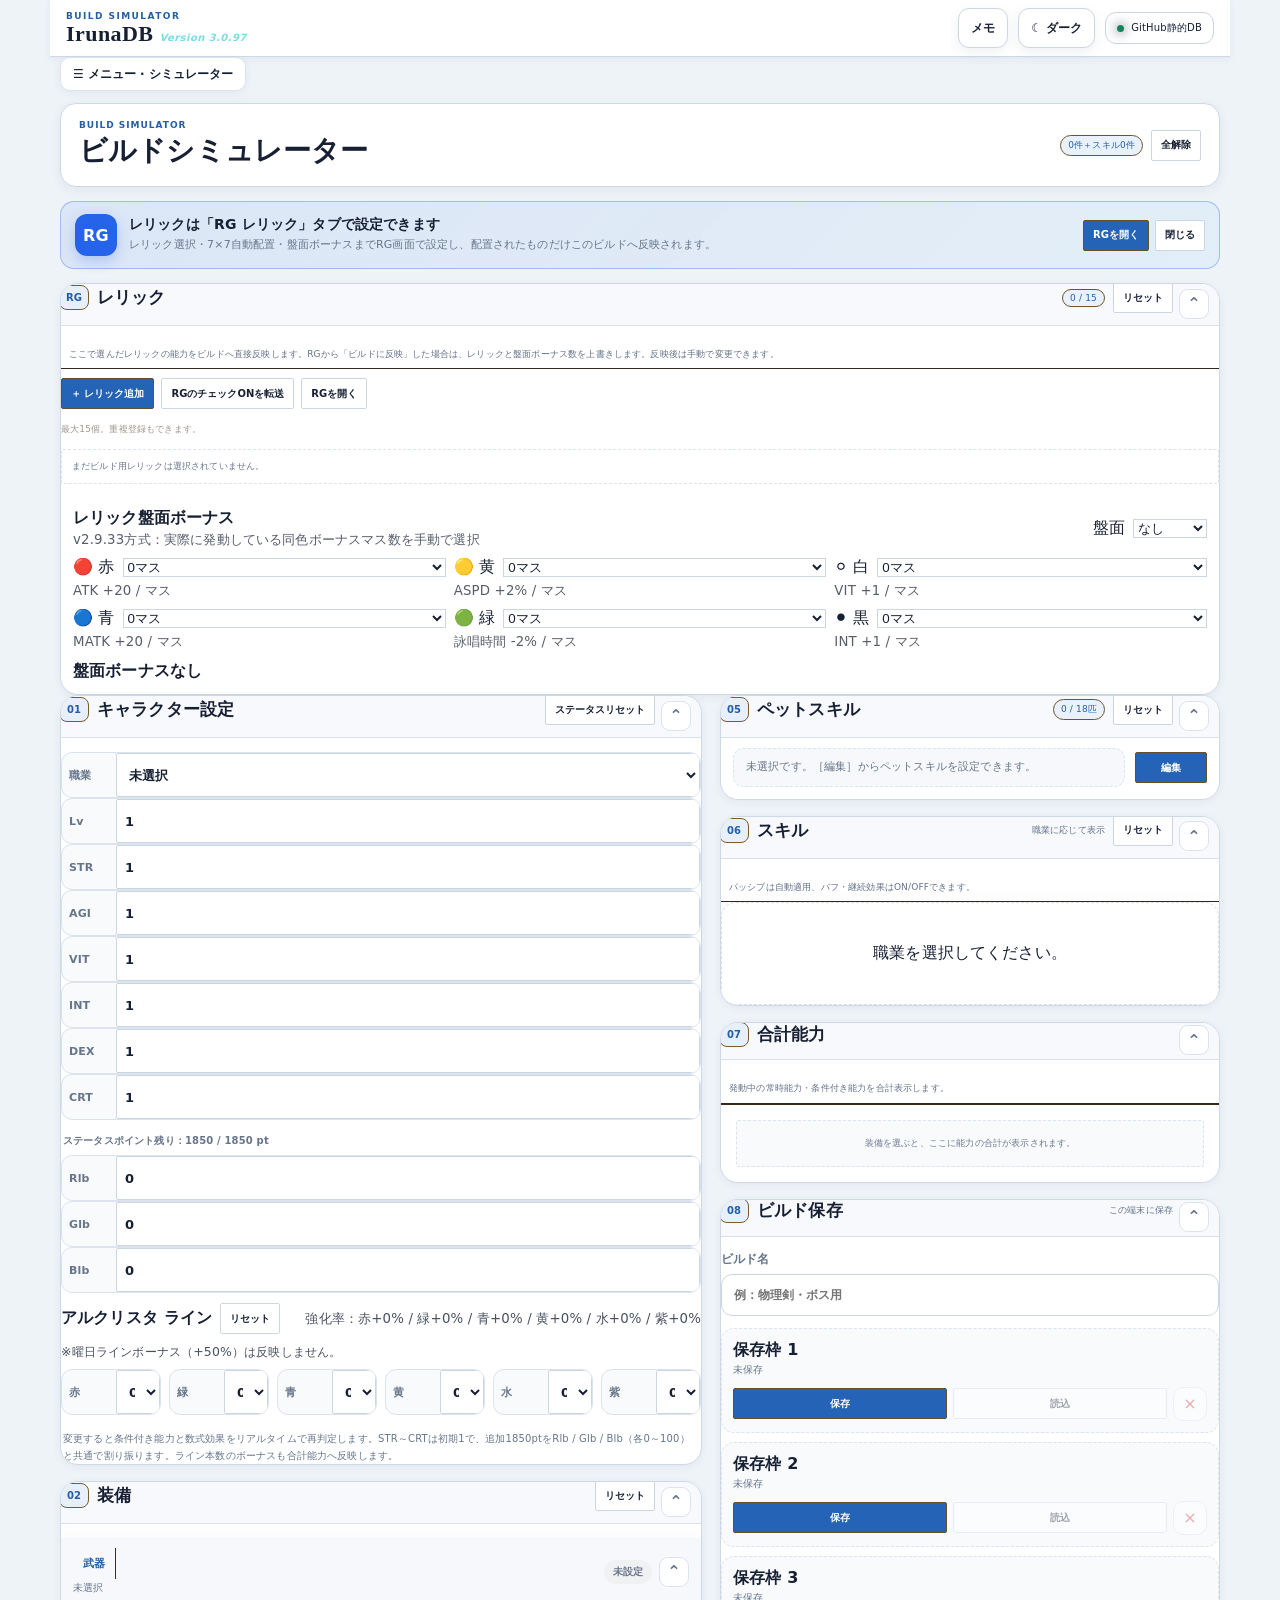
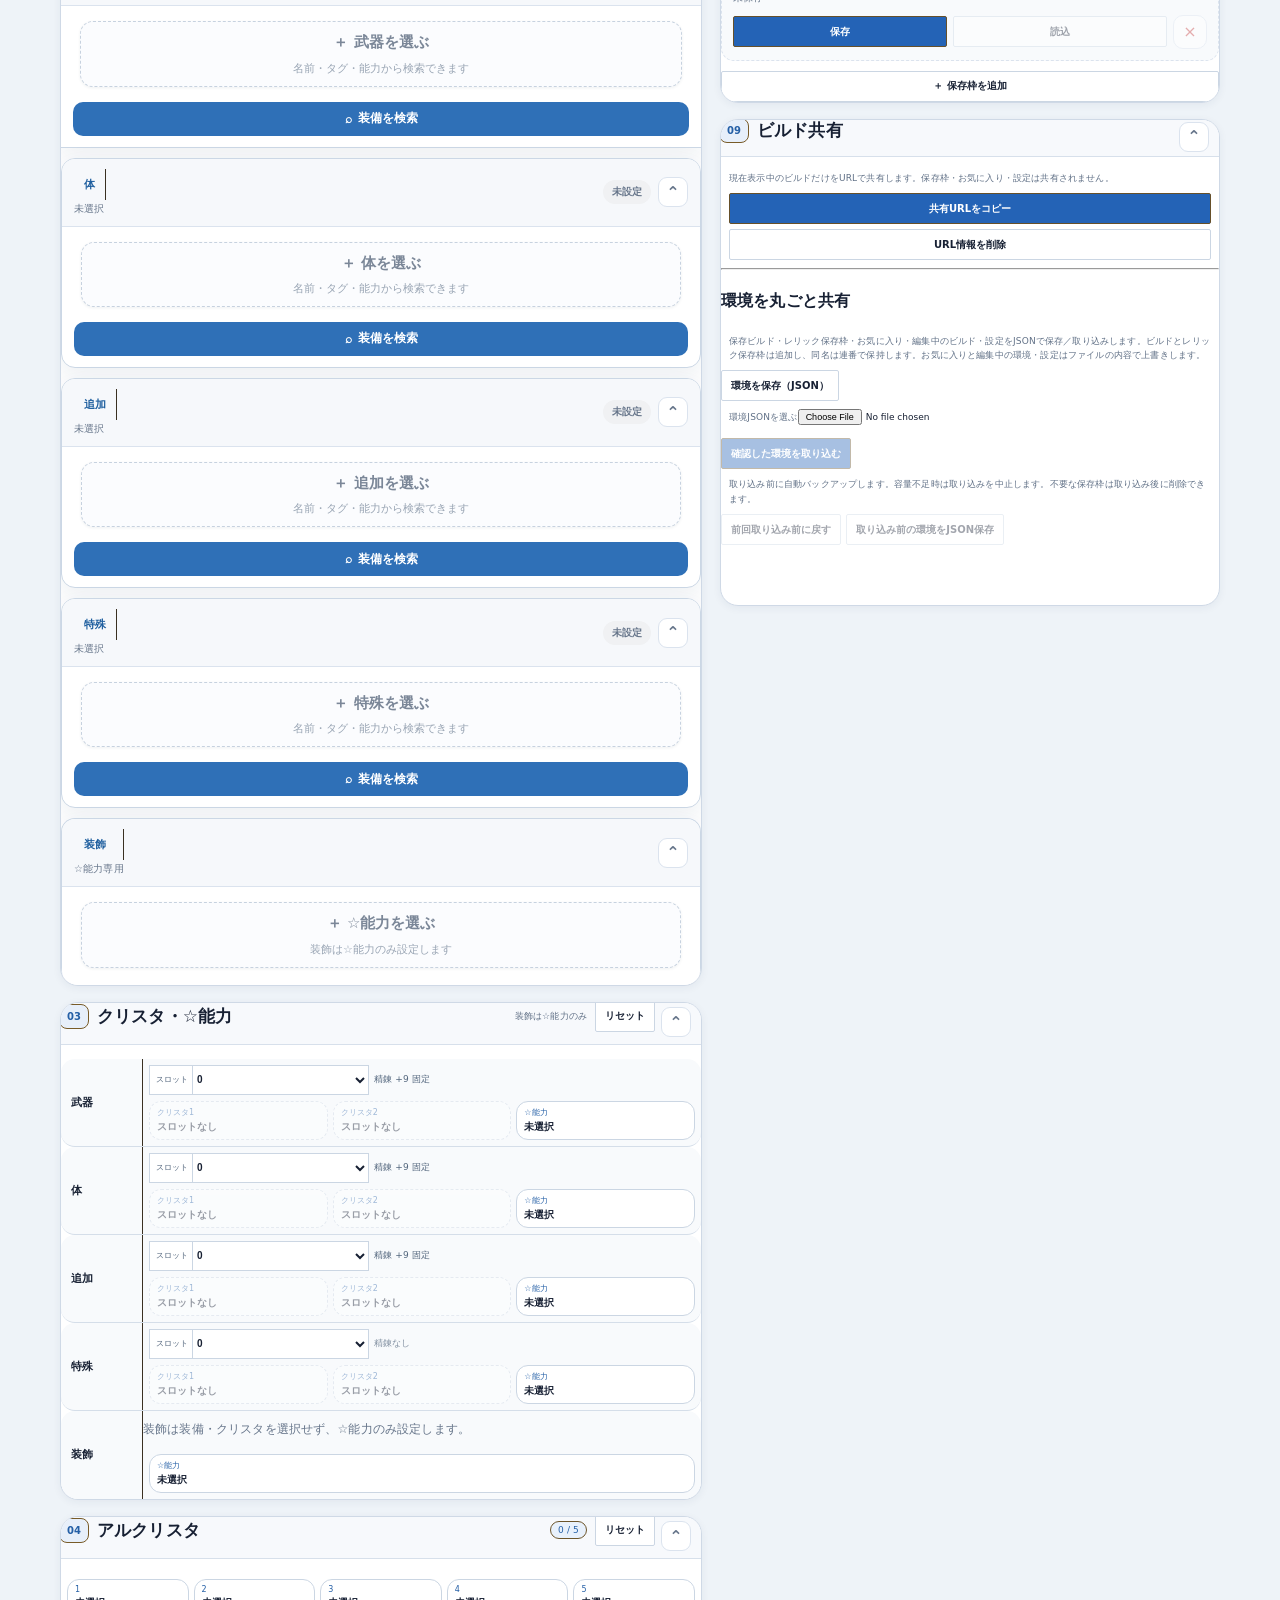
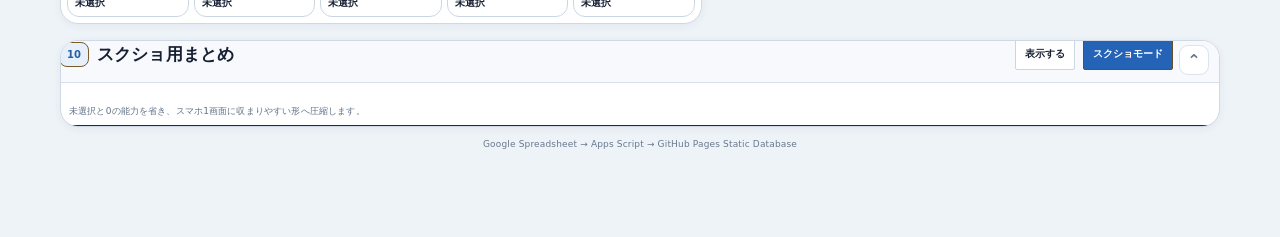
==== index.html @ 78443771 "feat: add sourced seasonal event guides and independent progress tracking (v3.0.97)" ====
<!doctype html>
<html lang="ja">
<head>
  <link rel="icon" href="data:image/svg+xml,%3Csvg xmlns=%27http://www.w3.org/2000/svg%27 viewBox=%270 0 64 64%27%3E%3Crect width=%2764%27 height=%2764%27 rx=%2712%27 fill=%27%230b5bd3%27/%3E%3Ctext x=%2732%27 y=%2742%27 text-anchor=%27middle%27 font-size=%2732%27 font-family=%27Arial,sans-serif%27 font-weight=%27700%27 fill=%27white%27%3EI%3C/text%3E%3C/svg%3E">
  <meta charset="utf-8">
  <meta name="viewport" content="width=device-width,initial-scale=1,viewport-fit=cover">
  <meta name="theme-color" content="#f3f7fc">
  <meta name="description" content="Iruna Online Database & Build Simulator">
  <title>IrunaDB</title>
  <script type="text/javascript">
  (function(c,l,a,r,i,t,y){
      c[a]=c[a]||function(){(c[a].q=c[a].q||[]).push(arguments)};
      t=l.createElement(r);t.async=1;t.src="https://www.clarity.ms/tag/"+i;
      y=l.getElementsByTagName(r)[0];y.parentNode.insertBefore(t,y);
  })(window, document, "clarity", "script", "xwi8zmzhuc");
  </script>
  <link rel="stylesheet" href="./css/style.css?v=3.0.27">
  <link rel="stylesheet" href="./css/references.css?v=3.0.86">
  <link rel="stylesheet" href="./css/catalog.css?v=3.0.92">
  <link rel="stylesheet" href="./css/navigation.css?v=3.0.72">
  <link rel="stylesheet" href="./css/item-memo.css?v=3.0.72">
  <link rel="stylesheet" href="./css/calendar.css?v=3.0.78">

<style id="v26-theme-refactor">
/* =========================================================
   IrunaDB v2.6.5 Theme Refactor
   - Guide cards follow light/dark theme
   - Picker/search modal follows light/dark theme
   - Search controls, filters, favorites follow theme
   ========================================================= */

:root,
html[data-theme="light"],
body[data-theme="light"],
body.light,
body.light-mode,
.theme-light {
  --v26-bg:#eef3f8;
  --v26-surface:#ffffff;
  --v26-surface-2:#f7f9fc;
  --v26-surface-3:#edf3fb;
  --v26-border:#d5deea;
  --v26-border-strong:#b9c9dc;
  --v26-text:#172033;
  --v26-muted:#65738a;
  --v26-accent:#2f78c4;
  --v26-accent-soft:#e8f2ff;
  --v26-gold:#b37a16;
  --v26-shadow:0 6px 22px rgba(28,49,77,.10);
  --v26-picker-card:#ffffff;
  --v26-picker-card-hover:#f0f6ff;
  --v26-input:#ffffff;
  --v26-fav:#315f95;
}

html[data-theme="dark"],
body[data-theme="dark"],
body.dark,
body.dark-mode,
.theme-dark {
  --v26-bg:#0b1320;
  --v26-surface:#141f30;
  --v26-surface-2:#19263a;
  --v26-surface-3:#213149;
  --v26-border:#344863;
  --v26-border-strong:#4a6486;
  --v26-text:#f4f7fb;
  --v26-muted:#b4c0d1;
  --v26-accent:#63b7ff;
  --v26-accent-soft:#1e3551;
  --v26-gold:#e2b84f;
  --v26-shadow:0 8px 26px rgba(0,0,0,.28);
  --v26-picker-card:#0f1723;
  --v26-picker-card-hover:#18263a;
  --v26-input:#142033;
  --v26-fav:#9fc6f7;
}

/* Guide screen */
#guideView, #guide-view, #guideTab, #guide-tab,
.guide-view, .guide-page, .guide-panel, .howto-view, .howto-panel,
[class*="guide"], [id*="guide"] {
  color:var(--v26-text)!important;
}

.guide-card, .guide-step, .howto-card, .usage-card,
#guideView .card, #guide-view .card, #guideTab .card, #guide-tab .card,
[class*="guide"] .card, [class*="howto"] .card {
  background:var(--v26-surface)!important;
  color:var(--v26-text)!important;
  border-color:var(--v26-border)!important;
  box-shadow:var(--v26-shadow)!important;
}

.guide-card h1,.guide-card h2,.guide-card h3,.guide-card h4,
.guide-step h1,.guide-step h2,.guide-step h3,.guide-step h4,
.howto-card h1,.howto-card h2,.howto-card h3,.howto-card h4,
.usage-card h1,.usage-card h2,.usage-card h3,.usage-card h4,
#guideView h1,#guideView h2,#guideView h3,#guideView h4,
#guide-view h1,#guide-view h2,#guide-view h3,#guide-view h4 {
  color:var(--v26-text)!important;
}

.guide-card p,.guide-card li,
.guide-step p,.guide-step li,
.howto-card p,.howto-card li,
.usage-card p,.usage-card li,
#guideView p,#guideView li,#guide-view p,#guide-view li {
  color:var(--v26-muted)!important;
}

/* Step number badges */
.guide-step .step-no, .guide-card .step-no,
[class*="guide"] .step-no, [class*="howto"] .step-no {
  background:var(--v26-accent)!important;
  color:#fff!important;
}

/* Generic modal/picker */
.modal, .modal-backdrop, .dialog-backdrop { color:var(--v26-text)!important; }

.modal-content, .modal-panel, .picker-modal, .picker-panel, .select-modal,
.item-picker, .selection-modal, [role="dialog"],
[class*="picker"][class*="panel"], [class*="modal"][class*="content"] {
  background:var(--v26-surface)!important;
  color:var(--v26-text)!important;
  border-color:var(--v26-border)!important;
}

/* Search / sort / filter controls */
.modal-content input,.modal-content select,.modal-content textarea,
.modal-panel input,.modal-panel select,.modal-panel textarea,
.picker-modal input,.picker-modal select,.picker-panel input,.picker-panel select,
.item-picker input,.item-picker select,[role="dialog"] input,[role="dialog"] select,
.search-box input,.picker-search input,.search-control input,
.sort-select, .picker-sort select {
  background:var(--v26-input)!important;
  color:var(--v26-text)!important;
  border-color:var(--v26-border-strong)!important;
}

.modal-content input::placeholder,.modal-panel input::placeholder,
.picker-modal input::placeholder,.picker-panel input::placeholder,
.item-picker input::placeholder,[role="dialog"] input::placeholder,
.search-box input::placeholder,.picker-search input::placeholder {
  color:var(--v26-muted)!important;
  opacity:.95!important;
}

/* Chips / quick filters */
.filter-chip,.tag-chip,.quick-filter,.picker-filter button,
.modal-content .chip,.picker-panel .chip {
  background:var(--v26-surface-2)!important;
  color:var(--v26-text)!important;
  border-color:var(--v26-border)!important;
}
.filter-chip.active,.tag-chip.active,.quick-filter.active,.picker-filter button.active {
  background:var(--v26-accent-soft)!important;
  color:var(--v26-accent)!important;
  border-color:var(--v26-accent)!important;
}

/* Result cards */
.item-option,.picker-item,.select-item,.result-item,.search-result-item,
.modal-content .item-card,.modal-panel .item-card,.picker-modal .item-card,
.picker-panel .item-card,.item-picker .item-card,[role="dialog"] .item-card,
[class*="picker"] [class*="card"], [class*="result"] [class*="card"] {
  background:var(--v26-picker-card)!important;
  color:var(--v26-text)!important;
  border-color:var(--v26-border)!important;
}

.item-option:hover,.picker-item:hover,.select-item:hover,.result-item:hover,
.search-result-item:hover,.modal-content .item-card:hover,
.picker-modal .item-card:hover,.item-picker .item-card:hover {
  background:var(--v26-picker-card-hover)!important;
}

.item-option h3,.picker-item h3,.select-item h3,.result-item h3,.search-result-item h3,
.modal-content .item-card h3,.picker-panel .item-card h3 {
  color:var(--v26-accent)!important;
}

.item-option p,.picker-item p,.select-item p,.result-item p,.search-result-item p,
.modal-content .item-card p,.picker-panel .item-card p,
.modal-content .muted,.modal-panel .muted,.picker-modal .muted,.picker-panel .muted,
.item-picker .muted,[role="dialog"] .muted {
  color:var(--v26-muted)!important;
}

/* Favorite heart */
.favorite-btn,.fav-btn,[class*="favorite"],[class*="fav-button"] {
  color:var(--v26-fav)!important;
  border-color:var(--v26-border-strong)!important;
  background:var(--v26-surface-2)!important;
}
.favorite-btn.active,.fav-btn.active,[class*="favorite"].active,[aria-pressed="true"].favorite-btn {
  color:#e85f73!important;
}

/* Avoid light theme inheriting dark result-card hardcodes */
html[data-theme="light"] .item-option,
html[data-theme="light"] .picker-item,
html[data-theme="light"] .select-item,
html[data-theme="light"] .result-item,
html[data-theme="light"] .search-result-item,
body.light .item-option,
body.light-mode .item-option {
  background:#fff!important;
  color:#172033!important;
}

/* Avoid dark theme white cards with white text */
html[data-theme="dark"] .guide-card,
html[data-theme="dark"] .guide-step,
body.dark .guide-card,
body.dark-mode .guide-card {
  background:#141f30!important;
  color:#f4f7fb!important;
}
</style>


<style id="v26-guide-final-card-fix">
/* v2.6.5 release fix: guide footer/calculation card theme */
html[data-theme="dark"] .guide-note,
html[data-theme="dark"] .guide-info,
html[data-theme="dark"] .guide-summary,
html[data-theme="dark"] .calculation-note,
html[data-theme="dark"] .calculation-card,
body.dark .guide-note,
body.dark .guide-info,
body.dark .guide-summary,
body.dark .calculation-note,
body.dark .calculation-card,
body.dark-mode .guide-note,
body.dark-mode .guide-info,
body.dark-mode .guide-summary,
body.dark-mode .calculation-note,
body.dark-mode .calculation-card {
  background:#141f30 !important;
  color:#f4f7fb !important;
  border-color:#344863 !important;
}
html[data-theme="dark"] .guide-note *,
html[data-theme="dark"] .guide-info *,
html[data-theme="dark"] .guide-summary *,
html[data-theme="dark"] .calculation-note *,
html[data-theme="dark"] .calculation-card *,
body.dark .guide-note *,
body.dark .guide-info *,
body.dark .guide-summary *,
body.dark .calculation-note *,
body.dark .calculation-card *,
body.dark-mode .guide-note *,
body.dark-mode .guide-info *,
body.dark-mode .guide-summary *,
body.dark-mode .calculation-note *,
body.dark-mode .calculation-card * {
  color:inherit !important;
}
html[data-theme="light"] .guide-note,
html[data-theme="light"] .guide-info,
html[data-theme="light"] .guide-summary,
html[data-theme="light"] .calculation-note,
html[data-theme="light"] .calculation-card,
body.light .guide-note,
body.light .guide-info,
body.light .guide-summary,
body.light .calculation-note,
body.light .calculation-card,
body.light-mode .guide-note,
body.light-mode .guide-info,
body.light-mode .guide-summary,
body.light-mode .calculation-note,
body.light-mode .calculation-card {
  background:#fff !important;
  color:#172033 !important;
  border-color:#d5deea !important;
}
</style>
  <link rel="stylesheet" href="./css/tasks.css?v=3.0.78">
  <link rel="stylesheet" href="./css/event-guides.css?v=3.0.97">
</head>
<body>
  <div class="app-shell">
    <header class="site-header">
      <div>
        <p class="eyebrow">BUILD SIMULATOR</p>
        <h1>IrunaDB <span id="appVersionLabel">Version 3.0.38</span></h1>
      </div>
      <div class="header-actions">
        <button id="itemMemoToggle" class="theme-toggle" type="button" aria-haspopup="dialog">メモ</button>
        <button id="themeToggle" class="theme-toggle" type="button" aria-pressed="false"><span id="themeToggleLabel">☾ ダーク</span></button>
        <div class="connection-status" aria-live="polite">
          <span id="statusDot" class="status-dot"></span>
          <span id="statusText">接続中</span>
        </div>
      </div>
    </header>

    <button id="mobileTabToggle" class="mobile-tab-toggle" type="button" aria-expanded="false" aria-controls="mainTabs">☰ メニュー</button>
    <nav id="mainTabs" class="main-tabs" aria-label="メイン画面">
      <button class="main-tab is-active" data-view="build" type="button"><span>◫</span>シミュレーター</button>
      <button class="main-tab" data-view="database" type="button"><span>⌕</span>データベース</button>
      <button class="main-tab" data-view="events" type="button"><span>催</span>イベント</button>
      <button class="main-tab" data-view="mission" type="button"><span>MS</span>ミッション</button>
      <button class="main-tab" data-view="skill" type="button"><span>SK</span>スキル</button>
      <button class="main-tab" data-view="relic" type="button"><span>RG</span>レリック<em id="rgNavNew" class="rg-nav-new">NEW</em></button>
      <button class="main-tab" data-view="craft" type="button"><span>製</span>生産</button>
      <button class="main-tab" data-view="forge" type="button"><span>鍛</span>鍛冶屋</button>
      <button class="main-tab" data-view="monsters" type="button"><span>魔</span>モンスター</button>
      <button class="main-tab" data-view="drops" type="button"><span>入</span>ドロップ情報</button>
      <button class="main-tab" data-view="tasks" type="button"><span>✓</span>タスク</button>
      <button class="main-tab" data-view="calendar" type="button"><span>暦</span>カレンダー</button>
      <button class="main-tab" data-view="guide" type="button"><span>?</span>使い方</button>
      <button class="main-tab" data-view="settings" type="button"><span>⚙</span>設定</button>
    </nav>

    <main>
      <section id="view-build" class="app-view is-active">
        <div class="build-commandbar">
          <div>
            <p class="section-kicker">BUILD SIMULATOR</p>
            <h2>ビルドシミュレーター</h2>
          </div>
          <div class="build-command-actions">
            <span id="selectedCount" class="count-badge">0件</span>
            <button id="resetBuildButton" class="button button-secondary" type="button">全解除</button>
          </div>
        </div>

        <aside id="rgOnboarding" class="rg-onboarding" data-clarity-unmask="true" hidden>
          <div class="rg-onboarding-icon">RG</div>
          <div class="rg-onboarding-body">
            <strong>レリックは「RG レリック」タブで設定できます</strong>
            <p>レリック選択・7×7自動配置・盤面ボーナスまでRG画面で設定し、配置されたものだけこのビルドへ反映されます。</p>
          </div>
          <div class="rg-onboarding-actions">
            <button id="rgOnboardingOpen" class="button button-primary" type="button">RGを開く</button>
            <button id="rgOnboardingDismiss" class="button button-secondary" type="button">閉じる</button>
          </div>
        </aside>

        <section class="sim-panel build-relic-panel" data-clarity-unmask="true">
          <header class="sim-panel-header">
            <div>
              <span class="panel-number">RG</span>
              <h3>レリック</h3>
            </div>
            <div class="section-header-actions">
              <span id="buildRelicCount" class="count-badge">0 / 15</span>
              <button class="button button-secondary compact-button" type="button" data-partial-reset="relic">リセット</button>
            </div>
          </header>

          <p class="summary-note">
            ここで選んだレリックの能力をビルドへ直接反映します。RGから「ビルドに反映」した場合は、レリックと盤面ボーナス数を上書きします。反映後は手動で変更できます。
          </p>

          <div class="build-relic-toolbar">
            <button id="buildAddRelicButton" class="button button-primary" type="button">＋ レリック追加</button>
            <button id="buildTransferFromRg" class="button button-secondary" type="button">RGのチェックONを転送</button>
            <button id="buildOpenRelic" class="button button-secondary" type="button">RGを開く</button>
          </div>
          <p id="buildRelicMessage" class="relic-message">最大15個。重複登録もできます。</p>
          <div id="buildRelicList" class="relic-placement-list build-relic-list"></div>

          <div class="relic-board-bonus build-relic-board-bonus">
            <div class="relic-board-bonus-head">
              <div>
                <strong>レリック盤面ボーナス</strong>
                <small>v2.9.33方式：実際に発動している同色ボーナスマス数を手動で選択</small>
              </div>
              <label class="relic-board-mode-label">盤面
                <select id="buildRelicBoardMode">
                  <option value="none">なし</option>
                  <option value="physical">物理盤面</option>
                  <option value="magic">魔法盤面</option>
                </select>
              </label>
            </div>
            <div id="buildRelicBoardPhysical" class="relic-board-fields" hidden>
              <label><span>🔴 赤</span><select id="buildRelicBoardRed"></select><small>ATK +20 / マス</small></label>
              <label><span>🟡 黄</span><select id="buildRelicBoardYellow"></select><small>ASPD +2% / マス</small></label>
              <label><span>⚪ 白</span><select id="buildRelicBoardWhite"></select><small>VIT +1 / マス</small></label>
            </div>
            <div id="buildRelicBoardMagic" class="relic-board-fields" hidden>
              <label><span>🔵 青</span><select id="buildRelicBoardBlue"></select><small>MATK +20 / マス</small></label>
              <label><span>🟢 緑</span><select id="buildRelicBoardGreen"></select><small>詠唱時間 -2% / マス</small></label>
              <label><span>⚫ 黒</span><select id="buildRelicBoardBlack"></select><small>INT +1 / マス</small></label>
            </div>
            <p id="buildRelicBoardSummary" class="relic-board-summary">盤面ボーナスなし</p>
          </div>
        </section>

        <div class="build-layout">
          <div class="build-main-column">
            <section class="sim-panel character-panel">
              <header class="sim-panel-header">
                <div>
                  <span class="panel-number">01</span>
                  <h3>キャラクター設定</h3>
                </div>
                <button id="resetStatusButton" class="button button-secondary compact-button" type="button">ステータスリセット</button>
              </header>
              <div class="character-settings">
                <label class="status-field character-job">
                  <span>職業</span>
                  <select id="jobSelect">
                    <option value="">未選択</option>
                  </select>
                </label>
                <label class="status-field">
                  <span>Lv</span>
                  <input id="statusLv" data-status-key="lv" type="number" min="1" max="999" value="1">
                </label>
                <label class="status-field">
                  <span>STR</span>
                  <input id="statusStr" data-status-key="str" type="number" min="1" max="1851" value="1" inputmode="numeric">
                </label>
                <label class="status-field">
                  <span>AGI</span>
                  <input id="statusAgi" data-status-key="agi" type="number" min="1" max="1851" value="1" inputmode="numeric">
                </label>
                <label class="status-field">
                  <span>VIT</span>
                  <input id="statusVit" data-status-key="vit" type="number" min="1" max="1851" value="1" inputmode="numeric">
                </label>
                <label class="status-field">
                  <span>INT</span>
                  <input id="statusInt" data-status-key="int" type="number" min="1" max="1851" value="1" inputmode="numeric">
                </label>
                <label class="status-field">
                  <span>DEX</span>
                  <input id="statusDex" data-status-key="dex" type="number" min="1" max="1851" value="1" inputmode="numeric">
                </label>
                <label class="status-field">
                  <span>CRT</span>
                  <input id="statusCrt" data-status-key="crt" type="number" min="1" max="1851" value="1" inputmode="numeric">
                </label>
                <div class="status-help character-help" style="grid-column:1/-1;margin:2px 0 6px;font-weight:700;">ステータスポイント残り：<span id="statusPointRemaining">1850 / 1850 pt</span></div>
                <label class="status-field special-status-field">
                  <span>Rlb</span>
                  <input id="statusRlb" data-status-key="rlb" type="number" min="0" max="100" value="0" inputmode="numeric">
                </label>
                <label class="status-field special-status-field">
                  <span>Glb</span>
                  <input id="statusGlb" data-status-key="glb" type="number" min="0" max="100" value="0" inputmode="numeric">
                </label>
                <label class="status-field special-status-field">
                  <span>Blb</span>
                  <input id="statusBlb" data-status-key="blb" type="number" min="0" max="100" value="0" inputmode="numeric">
                </label>
                <div class="apostoria-line-settings" aria-label="アルクリスタ ライン">
                  <div class="apostoria-line-title">
                    <div class="apostoria-line-title-row">
                      <strong>アルクリスタ ライン</strong>
                      <button class="button button-secondary compact-button" type="button" data-partial-reset="apostoria">リセット</button>
                    </div>
                    <small id="apostoriaLineBoostSummary">強化率：赤+0% / 緑+0% / 青+0% / 黄+0% / 水+0% / 紫+0%</small>
                    <small class="apostoria-weekday-note">※曜日ラインボーナス（+50%）は反映しません。</small>
                  </div>
                  <label class="status-field line-status-field"><span>赤</span><select id="lineRed" data-status-key="lineRed">
                    <option value="0">0本</option><option value="1">1本</option><option value="2">2本</option><option value="3">3本</option><option value="4">4本</option><option value="5">5本</option><option value="8">8本</option>
                  </select></label>
                  <label class="status-field line-status-field"><span>緑</span><select id="lineGreen" data-status-key="lineGreen">
                    <option value="0">0本</option><option value="1">1本</option><option value="2">2本</option><option value="3">3本</option><option value="4">4本</option><option value="5">5本</option><option value="8">8本</option>
                  </select></label>
                  <label class="status-field line-status-field"><span>青</span><select id="lineBlue" data-status-key="lineBlue">
                    <option value="0">0本</option><option value="1">1本</option><option value="2">2本</option><option value="3">3本</option><option value="4">4本</option><option value="5">5本</option><option value="8">8本</option>
                  </select></label>
                  <label class="status-field line-status-field"><span>黄</span><select id="lineYellow" data-status-key="lineYellow">
                    <option value="0">0本</option><option value="1">1本</option><option value="2">2本</option><option value="3">3本</option><option value="4">4本</option><option value="5">5本</option><option value="6">6本</option>
                  </select></label>
                  <label class="status-field line-status-field"><span>水</span><select id="lineAqua" data-status-key="lineAqua">
                    <option value="0">0本</option><option value="1">1本</option><option value="2">2本</option><option value="3">3本</option><option value="4">4本</option><option value="5">5本</option><option value="6">6本</option>
                  </select></label>
                  <label class="status-field line-status-field"><span>紫</span><select id="linePurple" data-status-key="linePurple">
                    <option value="0">0本</option><option value="1">1本</option><option value="2">2本</option><option value="3">3本</option><option value="4">4本</option><option value="5">5本</option><option value="6">6本</option>
                  </select></label>
                </div>
              </div>
              <p class="status-help character-help">変更すると条件付き能力と数式効果をリアルタイムで再判定します。STR～CRTは初期1で、追加1850ptをRlb / Glb / Blb（各0～100）と共通で割り振ります。ライン本数のボーナスも合計能力へ反映します。</p>
            </section>

            <section class="sim-panel equipment-panel">
              <header class="sim-panel-header">
                <div>
                  <span class="panel-number">02</span>
                  <h3>装備</h3>
                </div>
                <button class="button button-secondary compact-button" type="button" data-partial-reset="equipment">リセット</button>
              </header>
              <div id="equipmentSlots" class="equipment-slots"></div>
            </section>

            <section class="sim-panel option-panel">
              <header class="sim-panel-header">
                <div>
                  <span class="panel-number">03</span>
                  <h3>クリスタ・☆能力</h3>
                </div>
                <div class="section-header-actions">
                  <small>装飾は☆能力のみ</small>
                  <button class="button button-secondary compact-button" type="button" data-partial-reset="crystals">リセット</button>
                </div>
              </header>
              <div id="equipmentOptions" class="equipment-options"></div>
            </section>

            <section class="sim-panel">
              <header class="sim-panel-header">
                <div>
                  <span class="panel-number">04</span>
                  <h3>アルクリスタ</h3>
                </div>
                <div class="section-header-actions">
                  <span id="alCount" class="count-badge">0 / 5</span>
                  <button class="button button-secondary compact-button" type="button" data-partial-reset="alcrysta">リセット</button>
                </div>
              </header>
              <div id="alSlots" class="compact-slots"></div>
            </section>

            <div id="relicHomeAnchor" hidden></div>

          </div>

          <aside class="build-side-column">
            <section class="sim-panel skill-panel pet-skill-panel" id="petSkillPanel">
              <header class="sim-panel-header">
                <div><span class="panel-number">05</span><h3>ペットスキル</h3></div>
                <div class="section-header-actions">
                  <span id="petSkillCount" class="count-badge">0 / 18匹</span>
                  <button class="button button-secondary compact-button" type="button" data-partial-reset="petSkills">リセット</button>
                </div>
              </header>
              <div class="pet-skill-summary-row">
                <div id="petSkillSelections" class="pet-skill-summary"><div class="state-card">ペットスキルを読込中です。</div></div>
                <button id="petSkillEditButton" class="button button-primary pet-skill-edit-button" type="button">編集</button>
              </div>
            </section>

            <section class="sim-panel skill-panel" id="skillPanel">
              <header class="sim-panel-header">
                <div><span class="panel-number">06</span><h3>スキル</h3></div>
                <div class="section-header-actions">
                  <small>職業に応じて表示</small>
                  <button class="button button-secondary compact-button" type="button" data-partial-reset="skills">リセット</button>
                </div>
              </header>
              <p class="summary-note">パッシブは自動適用、バフ・継続効果はON/OFFできます。</p>
              <div id="skillSelections" class="skill-selections"><div class="state-card">職業を選択してください。</div></div>
            </section>

            <section class="sim-panel summary-panel">
              <header class="sim-panel-header">
                <div>
                  <span class="panel-number">07</span>
                  <h3>合計能力</h3>
                </div>
              </header>
              <p class="summary-note">発動中の常時能力・条件付き能力を合計表示します。</p>
              <div id="totalEffects" class="total-effects"></div>
            </section>

            <section class="sim-panel saved-build-panel">
              <header class="sim-panel-header">
                <div><span class="panel-number">08</span><h3>ビルド保存</h3></div>
                <small>この端末に保存</small>
              </header>
              <label class="build-name-field">
                <span>ビルド名</span>
                <input id="buildNameInput" type="text" maxlength="30" placeholder="例：物理剣・ボス用">
              </label>
              <div id="savedBuildSlots" class="saved-build-slots"></div>
              <button id="addSavedBuildSlotButton" class="button button-secondary add-build-slot-button" type="button">＋ 保存枠を追加</button>
            </section>

            <section class="sim-panel share-panel">
              <header class="sim-panel-header">
                <div>
                  <span class="panel-number">09</span>
                  <h3>ビルド共有</h3>
                </div>
              </header>
              <p>現在表示中のビルドだけをURLで共有します。保存枠・お気に入り・設定は共有されません。</p>
              <div class="share-actions">
                <button id="copyUrlButton" class="button button-primary" type="button">共有URLをコピー</button>
                <button id="clearUrlButton" class="button button-secondary" type="button">URL情報を削除</button>
              </div>
              <hr>
              <h4>環境を丸ごと共有</h4>
              <p>保存ビルド・レリック保存枠・お気に入り・編集中のビルド・設定をJSONで保存／取り込みします。ビルドとレリック保存枠は追加し、同名は連番で保持します。お気に入りと編集中の環境・設定はファイルの内容で上書きします。</p>
              <button id="environmentExport" class="button button-secondary" type="button">環境を保存（JSON）</button>
              <p><label for="environmentFile">環境JSONを選ぶ</label><input id="environmentFile" type="file" accept=".json,application/json"></p>
              <pre id="environmentPreview" style="white-space:pre-wrap;overflow-wrap:anywhere" aria-live="polite"></pre>
              <button id="environmentImport" class="button button-primary" type="button" disabled>確認した環境を取り込む</button>
              <p>取り込み前に自動バックアップします。容量不足時は取り込みを中止します。不要な保存枠は取り込み後に削除できます。</p>
              <button id="environmentRollback" class="button button-secondary" type="button" disabled>前回取り込み前に戻す</button>
              <button id="environmentBackupExport" class="button button-secondary" type="button" disabled>取り込み前の環境をJSON保存</button>
              <p id="environmentMessage" class="share-message" role="status" aria-live="polite"></p>
              <p id="shareMessage" class="share-message" aria-live="polite"></p>
            </section>
          </aside>
        </div>

        <section id="screenshotSummaryPanel" class="sim-panel screenshot-summary-panel">
          <header class="sim-panel-header">
            <div>
              <span class="panel-number">10</span>
              <h3>スクショ用まとめ</h3>
            </div>
            <div class="screenshot-summary-actions">
              <button id="toggleScreenshotSummary" class="button button-secondary compact-button" type="button" aria-expanded="false">表示する</button>
              <button id="screenshotModeButton" class="button button-primary compact-button" type="button">スクショモード</button>
            </div>
          </header>
          <p class="summary-note">未選択と0の能力を省き、スマホ1画面に収まりやすい形へ圧縮します。</p>
          <div id="screenshotSummaryBody" class="screenshot-summary-body" hidden></div>
        </section>
      </section>


      <section id="view-relic" class="app-view" data-clarity-unmask="true">
        <div class="relic-tool-hero">
          <div>
            <p class="section-kicker">RELIC GLASS TOOL</p>
            <h2>レリックグラス配置ツール</h2>
            <p>IrunaDBに登録したレリックを選び、7×7盤面へ自動配置します。回転のみ・反転なし。</p>
          </div>
          <div class="relic-tool-hero-stats">
            <span id="relicAppliedBadge" class="count-badge">配置 0個</span>
            <span id="relicCount" class="count-badge">0候補 / 0配置</span>
            <button id="rgApplyToBuild" class="button button-primary rg-apply-build-button" type="button">ビルドに反映</button>
          </div>
        </div>

        <section class="rg-start-guide">
          <strong>はじめ方：この順番でOK</strong>
          <div class="rg-start-steps">
            <span><b>1</b> 盤面を選ぶ</span><span><b>2</b> レリックを追加</span><span><b>3</b> 使うレリックに✓</span><span><b>4</b> 形状・色を確認</span><span><b>5</b> 最後に自動配置</span>
          </div>
          <p>✓を付けたレリックだけ配置対象です。形状候補はプレビューを見ながら選択できます。自動配置のほか、候補を選んで盤面をタップする手動配置もできます。RGで配置を確認したら上部の「ビルドに反映」で、チェックONのレリックと実際に発動している盤面ボーナス数をビルド側へ上書きしてシミュレーターへ移動できます。反映後の盤面ボーナスはビルド側プルダウンで自由に変更できます。</p>
        </section>

        <div class="relic-tool-layout">
          <section class="relic-tool-panel relic-tool-left">
            <div class="relic-tool-section-head">
              <div><span class="relic-step">1</span><h3>盤面</h3></div>
              <small>ボーナスマス＋使用不可マス</small>
            </div>
            <p class="relic-tool-help">盤面タイプを選ぶとボーナスマスを表示します。ボーナスは、そのマスと同じ色のレリックが重なった時だけ有効です。使用できないマスは盤面を直接タップしてください。</p>

            <label class="relic-tool-field">盤面選択
              <select id="relicBoardMode">
                <option value="physical">戦士職（物理向け）</option>
                <option value="magic">魔法職（魔法向け）</option>
                <option value="none">冒険者（ボーナスマスなし）</option>
              </select>
            </label>

            <div id="relicBoardPhysical" class="relic-tool-bonus-legend" hidden>
              <span><i class="rb-dot red"></i>赤：1マスにつき ATK+20</span>
              <span><i class="rb-dot yellow"></i>黄：1マスにつき ASPD+2%</span>
              <span><i class="rb-dot white"></i>白：1マスにつき VIT+1</span>
              <strong id="relicBoardRedAuto" hidden>0マス</strong>
              <strong id="relicBoardYellowAuto" hidden>0マス</strong>
              <strong id="relicBoardWhiteAuto" hidden>0マス</strong>
            </div>
            <div id="relicBoardMagic" class="relic-tool-bonus-legend" hidden>
              <span><i class="rb-dot blue"></i>青：1マスにつき MATK+20</span>
              <span><i class="rb-dot green"></i>緑：1マスにつき 詠唱時間-2%</span>
              <span><i class="rb-dot black"></i>黒：1マスにつき INT+1</span>
              <strong id="relicBoardBlueAuto" hidden>0マス</strong>
              <strong id="relicBoardGreenAuto" hidden>0マス</strong>
              <strong id="relicBoardBlackAuto" hidden>0マス</strong>
            </div>

            <div id="relicBoardWorkspace" class="relic-v3-workspace">
              <div id="relicV3Board" class="relic-v3-grid7" aria-label="レリック7×7盤面"></div>
              <div class="relic-v3-actions">
                <button id="relicManualMode" class="button button-secondary" type="button">手動配置 OFF</button>
                <button id="relicRotateManual" class="button button-secondary" type="button">↻ 90°回転</button>
                <button id="relicManualConfirm" class="button button-primary" type="button" disabled>変更確定</button>
                <button id="relicManualCancel" class="button button-secondary" type="button" disabled>取消</button>
                <button id="relicManualDeselect" class="button button-secondary" type="button">選択解除</button>
                <button id="relicBlockEditMode" class="button button-secondary" type="button">使用不可マス編集 OFF</button>
                <button id="relicV3ClearBlocked" class="button button-secondary" type="button">使用不可マス全解除</button>
              </div>
              <p id="relicManualHint" class="relic-manual-hint">手動配置OFF：配置済みレリックをタップすると選択できます。</p>
              <p class="relic-anchor-note"><b>配置条件：</b>7×7内 / 使用不可マスなし / 他レリック重複なし。<br>手動配置では <b>◎</b> が支点です。盤面を1回タップすると、そのマスを形状のどこか1マスとして置ける位置を自動で探します。緑の形を確認 → 必要なら90°回転 → <b>変更確定</b> で保存します。</p>
            </div>

            <div class="relic-tool-section-head relic-tool-section-spaced">
              <div><span class="relic-step">2</span><h3>レリック追加</h3></div>
            </div>
            <p class="relic-tool-help">IrunaDBのレリックDBから追加します。追加後、右側のチェックをONにしたレリックだけ自動配置の対象になります。配置完了後に能力がビルドへ反映されます。</p>
            <div class="relic-toolbar">
              <button id="addRelicButton" class="button button-primary" type="button">＋ レリックを選ぶ</button>
              <button id="rotateRelicButton" class="button button-secondary" type="button" hidden disabled>↻ 90°回転</button>
              <button id="removeRelicButton" class="button button-danger" type="button" disabled>× 選択を削除</button>
            </div>
            <p id="relicMessage" class="relic-message" aria-live="polite">
              候補を追加 → 自動配置 → 配置されたレリックだけ能力をビルドへ反映します。
            </p>
            <div class="relic-tool-section-head relic-tool-section-spaced">
              <div><span class="relic-step">2.5</span><h3>形状を自分で登録</h3></div>
              <small>形状未登録のレリック用</small>
            </div>
            <p class="relic-tool-help">候補一覧からレリックを1つ選び、マスをタップして形を作ります。この端末に保存され、次回から自動配置に使えます。</p>
            <div class="relic-custom-shape-head">
              <strong id="relicCustomTarget">レリック未選択</strong>
              <span id="relicCustomSource" class="relic-custom-source">—</span>
            </div>
            <label class="relic-tool-field">呼び出す登録形状
              <select id="relicCustomPatternSelect"><option value="0">形状 1</option></select>
            </label>
            <div id="relicCustomShapeGrid" class="relic-custom-shape-grid" aria-label="レリック形状編集"></div>
            <div class="relic-v3-actions">
              <button id="relicCustomLoad" class="button button-secondary" type="button">選択形状を読込</button>
              <button id="relicCustomClear" class="button button-secondary" type="button">形をクリア</button>
              <button id="relicCustomSave" class="button button-primary" type="button">この端末に形状保存</button>
            </div>
            <p id="relicCustomStatus" class="relic-v3-status">候補レリックを選択すると編集できます。</p>
            <div id="relicAdminShapeBox" class="relic-admin-shape-box" hidden>
              <strong>管理者モード</strong>
              <p class="relic-tool-help">この形状を旧7x7-block-toolの共有プリセットへ公開できます。公開後は他端末でも形状補完に利用できます。</p>
              <label class="relic-tool-field">管理者キー
                <input id="relicAdminKey" type="password" autocomplete="off" placeholder="ADMIN_KEY">
              </label>
              <button id="relicAdminPublish" class="button button-primary" type="button">共有プリセットへ公開</button>
              <p id="relicAdminStatus" class="relic-v3-status"></p>
            </div>

          </section>

          <section class="relic-tool-panel relic-tool-right">
            <div class="relic-tool-section-head">
              <div><span class="relic-step">3</span><h3>配置候補のレリック</h3></div>
            </div>

            <div class="relic-tool-filterbar">
              <label>名前検索
                <input id="relicCandidateSearch" type="search" placeholder="例：サウロ">
              </label>
              <label>タグ
                <select id="relicCandidateTag"><option value="">すべて</option></select>
              </label>
            </div>
            <div class="relic-tool-stats">
              <span><b id="relicCandidateKinds">0</b>種類</span>
              <span><b id="relicCandidateCount">0</b>個</span>
              <span><b id="relicCandidateCells">0</b>マス</span>
            </div>

            <div class="relic-list-only">
              <div id="relicPlacementList" class="relic-placement-list relic-tool-piece-list"></div>
            </div>

            <div class="relic-tool-section-head relic-tool-section-spaced">
              <div><span class="relic-step">4</span><h3>配置結果</h3></div>
            </div>
            <div class="relic-v3-candidate-nav">
              <button id="relicV3Prev" class="button button-secondary" type="button" disabled>◀ 前の候補</button>
              <strong id="relicV3Counter">候補 0 / 0</strong>
              <button id="relicV3Next" class="button button-secondary" type="button" disabled>次の候補 ▶</button>
            </div>
            <div id="relicBoardSummary" class="relic-board-summary relic-tool-result-summary">盤面ボーナスなし</div>
            <div id="relicRgTotalBonus" class="rg-total-bonus" aria-live="polite">
              <strong>現在の盤面ボーナス</strong>
              <span>ボーナスなし</span>
            </div>
            <div id="relicRgEffectTotal" class="rg-total-bonus rg-effect-total" aria-live="polite">
              <strong>配置中レリックの効果合計</strong>
              <span>配置中のレリックなし</span>
            </div>

            <section class="rg-saved-panel">
              <div class="relic-tool-section-head relic-tool-section-spaced">
                <div><span class="relic-step">保存</span><h3>レリック保存</h3></div>
                <small>この端末に保存</small>
              </div>
              <p class="relic-tool-help">JOBや用途ごとに、RG候補一式を保存できます。選択レリック・チェックON/OFF・色・形状候補・配置位置・回転・盤面設定をまとめて保存します。</p>
              <label class="build-name-field rg-save-name-field">
                <span>保存名</span>
                <input id="rgSaveNameInput" type="text" maxlength="30" placeholder="例：HW用・魔法レリック">
              </label>
              <div id="savedRgSlots" class="saved-build-slots rg-saved-slots"></div>
              <button id="addSavedRgSlotButton" class="button button-secondary add-build-slot-button" type="button">＋ 保存枠を追加</button>
            </section>

            <div class="relic-tool-section-head relic-tool-section-spaced">
              <div><span class="relic-step">5</span><h3>自動配置</h3></div>
            </div>
            <p class="relic-tool-help">候補レリックの登録形状から回転4方向を自動生成して探索します。RGは配置確認用です。能力と盤面ボーナスのビルド反映はシミュレーター側で設定します。</p>
            <div id="relicV3SelectedSummary" class="relic-v3-selected-summary"></div>
            <div class="relic-v3-actions">
              <button id="relicV3Solve" class="button button-primary" type="button">自動配置する</button>
              <button id="relicV3ResetResult" class="button button-secondary" type="button">結果を消す</button>
            </div>
            <p id="relicV3SolveStatus" class="relic-v3-status">レリックを追加して「自動配置する」を押してください。</p>
          </section>
        </div>

        <div class="relic-v3-tabs" hidden>
          <button id="relicAbilityTab" type="button">能力・選択</button>
          <button id="relicBoardTab" type="button">7×7盤面配置</button>
        </div>
      </section>

<section id="view-database" class="app-view">
        <section class="search-panel" aria-label="検索">
          <div class="search-row">
            <input id="searchInput" type="search" placeholder="装備名・タグ・能力・条件を検索" autocomplete="off">
            <button id="clearButton" class="button button-primary" type="button">クリア</button>
          </div>
          <div id="categoryTabs" class="category-tabs" aria-label="分類"></div>
          <div class="database-filter-grid">
            <label>種類
              <select id="databaseWeaponType"><option value="">すべて</option></select>
            </label>
            <label>属性
              <select id="databaseAttribute"><option value="">すべて</option></select>
            </label>
            <label>並び順
              <select id="databaseSort">
                <option value="name">名前順</option>
                <option value="atkDesc">ATK 高い順</option>
                <option value="atkAsc">ATK 低い順</option>
                <option value="defDesc">DEF 高い順</option>
                <option value="defAsc">DEF 低い順</option>
                <option value="abilityDesc">能力値 高い順</option>
                <option value="abilityAsc">能力値 低い順</option>
              </select>
            </label>
          </div>
          <p class="database-ranking-help">※ 能力値順は「種類」で選んだ能力を優先し、未選択時は検索語に含まれる能力名を使います。</p>
          <div class="catalog-toolbar">
            <label>アイテム区分 <select id="databaseItemType"><option value="">すべて</option><option value="equipment">装備</option><option value="recovery">回復アイテム</option><option value="consumable">消費アイテム（回復以外）</option><option value="material">素材・収集品</option><option value="other">その他</option></select></label>
            <label>効能 <select id="databaseEffect"></select></label>
            <input id="databaseEffectSearch" type="search" aria-label="アイテムの効能を検索" placeholder="効能のキーワード（例：HP、魔法耐性）">
          </div>
          <p class="catalog-note">効能は登録済みの説明・能力が対象です。資料に効能の記載がないアイテムは「効能の記載なし」で確認できます。</p>
          <label class="favorite-only-toggle"><input id="favoriteOnly" type="checkbox"> お気に入りのみ表示</label>
        </section>
        <section class="result-toolbar">
          <p id="resultCount">読み込み中…</p>
          <button id="reloadButton" class="button button-secondary" type="button">再読込</button>
        </section>
        <section id="itemGrid" class="item-grid" aria-live="polite">
          <div class="state-card">データを取得しています…</div>
        </section>
      </section>


      <section id="view-events" class="app-view">
        <div class="mission-hero"><div><p class="section-kicker">EVENT STORY GUIDE</p><h2>イベント攻略</h2>
          <p>季節イベントの進め方・必要素材・ボス解放を確認できます。</p>
          <p class="mission-review-note">まず3種類・13攻略を掲載。年はストーリーの実装年です。開催中のイベントは<a href="#calendar">カレンダー</a>で確認できます。</p>
          <p class="mission-help">えーへいさんの記事を参考に整理。未掲載の年・途中の詳しい地図は各攻略の出典へ。2026年追加分の攻略は未掲載です。</p></div>
          <div class="mission-progress-card"><strong id="eventProgressText">0 / 0</strong><span>選択中のイベント攻略完了</span><div class="mission-progress-track"><i id="eventProgressBar"></i></div></div>
        </div>
        <section class="mission-toolbar"><div id="eventFamilyTabs" class="mission-ep-tabs"></div>
          <label class="mission-search"><span>検索</span><input id="eventGuideSearch" type="search" placeholder="攻略名・年・NPC・ボス・素材"></label>
          <label class="mission-toggle"><input id="eventHideDone" type="checkbox"> 完了済みを隠す</label>
        </section>
        <p id="eventSaveStatus" role="status"></p>
        <section class="mission-items-panel"><div class="mission-section-head"><h3>必要素材チェック</h3></div>
          <p class="mission-help">表示中の攻略ごとに必要数を記載。同じ素材も攻略ごとに必要です。チェックはこの端末に保存されます。</p>
          <div id="eventItemList" class="mission-item-list"></div>
        </section>
        <section class="mission-list-panel"><div class="mission-section-head"><h3>攻略手順</h3><span id="eventResultCount" class="mission-result-count"></span></div><div id="eventGuideList" class="mission-list"></div></section>
      </section>

      <section id="view-mission" class="app-view">
        <div id="missionStoryMode">
        <div class="mission-hero">
          <div>
            <p class="section-kicker">MISSION STORY GUIDE</p>
            <h2>MS（ミッション）</h2>
            <p>ストーリー進行・必要アイテム・報酬をまとめて確認できます。</p>
            <p id="missionReviewNote" class="mission-review-note"></p>
          </div>
          <div class="mission-progress-card">
            <strong id="missionProgressText">0 / 0</strong>
            <span>ミッション完了</span>
            <div class="mission-progress-track"><i id="missionProgressBar"></i></div>
          </div>
        </div>

        <section class="mission-toolbar">
          <div id="missionEpTabs" class="mission-ep-tabs"></div>
          <label class="mission-search">
            <span>検索</span>
            <input id="missionSearchInput" type="search" placeholder="ミッション名・場所・NPC・ボス・アイテム">
          </label>
          <label class="mission-toggle"><input id="missionHideCompleted" type="checkbox"> 完了済みを隠す</label>
        </section>

        <section class="mission-items-panel">
          <div class="mission-section-head">
            <div>
              <p class="section-kicker">PREPARATION</p>
              <h3 id="missionItemTitle">EP1 必要アイテムまとめ</h3>
            </div>
            <label class="mission-toggle"><input id="missionHideOwned" type="checkbox"> 入手済みを隠す</label>
          </div>
          <p class="mission-help">そのEPで必要になる物・先に集めておくと楽な物を最初に確認できます。</p>
          <div id="missionItemList" class="mission-item-list"></div>
        </section>

        <section class="mission-list-panel">
          <div class="mission-section-head">
            <div>
              <p class="section-kicker">STORY ROUTE</p>
              <h3>ミッション進行</h3>
            </div>
            <span id="missionResultCount" class="mission-result-count"></span>
          </div>
          <div id="missionList" class="mission-list"></div>
        </section>
        </div>
      </section>

      <section id="view-skill" class="app-view">
        <div id="skillQuestMode">
          <div class="mission-hero">
            <div>
              <p class="section-kicker">SKILL QUEST TRACKER</p>
              <h2>SK（スキル習得）</h2>
              <p>職業別に、スキルクエスト・スキル書・ドロップ・転職時習得をまとめて確認できます。</p>
            </div>
            <div class="mission-progress-card">
              <strong id="sqProgressText">0 / 0</strong>
              <span>習得チェック</span>
              <div class="mission-progress-track"><i id="sqProgressBar"></i></div>
            </div>
          </div>
          <section class="mission-toolbar sq-toolbar">
            <label class="sq-select-label"><span>職業</span><select id="sqJobSelect"></select></label>
            <label class="mission-search"><span>検索</span><input id="sqSearchInput" type="search" placeholder="スキル名・クエスト名・素材・討伐対象"></label>
            <label class="sq-select-label"><span>Lv上限</span>
              <select id="sqLevelFilter"><option value="999">すべて</option><option value="100">100まで</option><option value="140">140まで</option><option value="160">160まで</option><option value="180">180まで</option><option value="200">200まで</option><option value="220">220まで</option><option value="240">240まで</option><option value="260">260まで</option><option value="280">280まで</option><option value="300">300まで</option><option value="320">320まで</option><option value="340">340まで</option><option value="360">360まで</option></select>
            </label>
            <label class="sq-select-label"><span>入手方法</span><select id="sqAcqFilter"><option value="all">すべて</option><option value="quest">クエスト</option><option value="shop">スキル書購入</option><option value="drop">ドロップ・その他</option><option value="transfer">転職時入手</option></select></label>
            <label class="mission-toggle"><input id="sqHideCompleted" type="checkbox"> 習得済みを隠す</label>
          </section>
          <div id="sqJobTabs" class="sq-job-tabs"></div>
          <section class="mission-items-panel sk-book-panel">
            <div class="mission-section-head"><div><p class="section-kicker">SKILL BOOKS</p><h3 id="skBookTitle">スキル本まとめ</h3></div><span id="skBookCount" class="mission-result-count"></span></div>
            <p class="mission-help">購入・ドロップで入手するスキル書を職業別に一覧化しています。</p>
            <div id="skBookList" class="sk-book-list"></div>
          </section>
          <section class="mission-list-panel">
            <div class="mission-section-head"><div><p class="section-kicker">SKILL ROUTE</p><h3>スキル習得一覧</h3></div><span id="sqCount" class="mission-result-count"></span></div>
            <details class="skill-effect-panel"><summary>スキルの効果・ビルド反映</summary><p>職業の登録済みスキル効果です。ビルドでは効果発動中のスキルを選択してください。</p><div id="sqEffects" class="skill-effect-grid"></div></details>
            <div id="sqList" class="mission-list"></div>
          </section>
        </div>
      </section>

      <section id="view-tasks" class="app-view">
        <div class="tasks-heading"><div><h2>タスク</h2><p id="tasksDate" class="task-muted"></p></div><button id="taskAdd" class="button" type="button">＋ タスクを追加</button></div>
        <p class="task-muted">曜日・時刻・キャラごとに自由に設定できます。チェックは毎日0時／毎週月曜0時に戻り、個数は引き継ぎます。日本時間・この端末に保存。</p>
        <section id="taskYesterday" class="tasks-yesterday"></section>
        <p id="taskMessage" role="status"></p>
        <details id="taskFormPanel" class="tasks-section"><summary id="taskFormTitle">タスクを追加</summary>
          <form id="taskForm" class="task-form">
            <label>ひな形から作る<select id="taskTemplate"><option value="">自由に入力</option><option value="water">水やり</option><option value="harvest">収穫</option><option value="pet">ペットの餌やり</option><option value="ignite">イグナイト</option><option value="tower">妄世の塔（個数管理）</option><option value="dark">土日の闇の結晶イベント</option></select></label>
            <label>タスク名<input id="task-title" maxlength="200" required placeholder="例：水やり、イグナイト"></label>
            <label>グループ<input id="task-group" maxlength="100" value="日課" placeholder="例：日課、妄世の塔"></label>
            <label>キャラ・対象<input id="task-character" maxlength="100" placeholder="例：ハイザ、サブ1"></label>
            <label id="task-tower-field" hidden>挑戦する塔<select id="task-tower"><option value="">塔を選択</option></select></label><label>繰り返し<select id="task-repeat"><option value="daily">毎日</option><option value="weekly">毎週（月曜にリセット）</option><option value="once">1回だけ</option></select></label>
            <label>時刻（表示用）<input id="task-time" type="time"></label>
            <fieldset class="task-wide task-days"><legend>表示する曜日</legend><div id="taskDays" class="task-days"></div></fieldset>
            <label class="task-wide">関連イベント<select id="task-eventTitle"><option value="">関連イベントなし</option></select></label>
            <label class="task-wide">メモ<textarea id="task-note" maxlength="2000" rows="2" placeholder="例：交換したい装備や挑戦階層"></textarea></label>
            <label class="task-wide task-inline"><input id="task-track" type="checkbox">個数を管理する</label>
            <label>現在数<input id="task-quantity" type="number" min="0" max="999999999" step="1" value="0" required></label>
            <label>1日平均の獲得ペース（個／日）<input id="task-pace" type="number" min="0" max="999999999" step="any" placeholder="例：59"></label><p class="task-muted">休みの日も含む1日平均で計算した目安です。0・空欄の場合は日数を計算しません。</p><label>目標数（任意）<input id="task-target" type="number" min="0" max="999999999" step="1"></label>
            <div class="task-wide task-actions"><button id="taskSave" type="submit" class="button">追加する</button><button id="taskCancel" type="button" class="button button-secondary">キャンセル</button></div>
          </form>
        </details>
        <div class="tasks-toolbar"><label>表示 <select id="taskScope"><option value="today">今日のタスク</option><option value="all">すべてのタスク</option></select></label><div class="task-actions"><span id="taskCountPending" class="task-muted" role="status"></span><button id="taskSaveAllCounts" class="button" type="button" disabled>個数・ペースをまとめて保存</button><strong id="taskTodayCount"></strong></div></div>
        <div id="taskList"></div>
        <details class="tasks-section"><summary>リセット</summary><p class="task-muted">必要なものだけリセットできます。</p><div class="task-actions"><button id="taskResetToday" type="button" class="button button-secondary">今日のチェックを戻す</button><button id="taskResetHistory" type="button" class="button button-secondary">達成履歴をリセット</button><button id="taskResetQuantity" type="button" class="button button-secondary">個数を0にする</button></div></details>
        <details id="taskTransferPanel" class="tasks-section"><summary>別のPCへタスクを移す</summary>
          <p class="task-muted">① このPCでファイルに保存 → ② 別のPCで同じタスク画面を開く → ③ ファイルを選んで取り込む。</p>
          <p class="task-muted">登録タスク・曜日・キャラ・塔・個数・目標・ペース・達成履歴を移します。未保存の個数・ペースも保存ファイルに含めます。編集中で未登録のタスクは含みません。</p>
          <button id="taskTransferExport" class="button" type="button">タスクをファイルに保存</button>
          <label class="task-transfer-file">別のPCのタスクファイルを選ぶ<input id="taskTransferFile" type="file" accept=".json,application/json"></label>
          <p id="taskTransferPreview" class="task-transfer-preview"></p>
          <button id="taskTransferImport" class="button" type="button" disabled>この内容でタスクを入れ替える</button>
          <p id="taskTransferMessage" class="task-muted" role="status"></p>
          <button id="taskTransferRestore" class="button button-secondary" type="button" disabled>取り込み前のタスクに戻す</button>
          <div id="taskTransferRestoreConfirm" class="tasks-confirm" hidden><p>取り込み前のタスクに戻します。現在のタスクと未保存の入力は入れ替わります。</p><button id="taskTransferRestoreYes" class="button" type="button">取り込み前に戻す</button> <button id="taskTransferRestoreNo" class="button button-secondary" type="button">やめる</button></div>
        </details>
        <section id="taskConfirm" class="tasks-confirm" hidden role="alert"><p id="taskConfirmText"></p><button id="taskConfirmYes" type="button" class="button">実行する</button> <button id="taskConfirmNo" type="button" class="button button-secondary">やめる</button></section>
      </section>
      <section id="view-calendar" class="app-view">
        <div class="calendar-heading"><div><p class="section-kicker">EVENT CALENDAR</p><h2>イベントカレンダー</h2></div><button id="calendarRefresh" class="button button-secondary" type="button">更新を確認</button></div>
        <p class="calendar-intro">日本版公式のイベント・キャンペーンを毎日自動確認（日本時間4:37予定）。開催中のイベントと過去1年の予定を見られます。月次予定は変更されることがあるため、参加前に公式情報もご確認ください。</p>
        <p id="calendarUpdated" class="calendar-status" role="status">イベント情報を読み込んでいます…</p>
        <p id="calendarCoverage" class="calendar-status"></p>
        <div class="calendar-filters"><input id="calendarSearch" type="search" aria-label="イベントを検索" placeholder="イベント名で検索"><select id="calendarCategory" aria-label="イベントの種類"><option value="">すべての種類</option><option>イベント</option><option>育成</option><option>ドロップ</option><option>精錬</option><option>生産・支援</option><option>レイド</option></select></div>
        <section class="calendar-section"><div class="calendar-month-toolbar"><h3 id="calendarMonthLabel">月カレンダー</h3><div class="calendar-month-buttons"><button id="calendarPrev" type="button" class="button button-secondary" aria-label="前の月">‹</button><input id="calendarMonth" type="month" aria-label="表示する月"><button id="calendarNext" type="button" class="button button-secondary" aria-label="次の月">›</button><button id="calendarToday" type="button" class="button button-secondary">今日</button></div></div><div class="calendar-overview"><h3><span id="calendarOverviewLabel">今月のイベント一覧</span><span id="calendarOverviewCount" class="calendar-count"></span></h3><ul id="calendarOverview"></ul></div><div class="calendar-weekdays" aria-hidden="true"><span>日</span><span>月</span><span>火</span><span>水</span><span>木</span><span>金</span><span>土</span></div><div id="calendarGrid" class="calendar-grid" aria-label="月カレンダー"></div><p class="calendar-status">開催中はその日の件数、開始・終了は当日のイベント名を表示します。日付を選ぶと、その日の全イベントを下で確認できます。</p></section>
        <section id="calendarSelectedDay" class="calendar-section"><label>表示範囲 <select id="calendarScope"><option value="month">表示している月</option><option value="day">選択した日</option><option value="all">過去1年と今後の予定すべて</option></select></label><p class="calendar-status">イベント名を押すと、効果・参加方法などの詳細を開けます。</p><h3><span id="calendarDayLabel">選択した日</span><span id="calendarDayCount" class="calendar-count"></span></h3><div id="calendarDayEvents" class="event-list"></div></section>
      </section>

      <section id="view-forge" class="app-view">
        <h2>鍛冶屋・装備強化</h2>
        <p>装備がどう変わるかを「強化元 → 強化後」で表示します。鍛冶屋での作成と装備強化は別々に検索できます。</p>
        <div class="catalog-toolbar">
          <input type="search" id="forgeSearch" aria-label="鍛冶屋のレシピを検索" placeholder="強化前・強化後の装備名、素材名、町">
          <label>種別<select id="forgeKind"><option value="">すべて</option><option value="upgrade">装備強化</option><option value="create">装備作成</option></select></label>
          <label>町<select id="forgeTown"><option value="">すべて</option></select></label>
          <button type="button" id="forgeClear" class="button button-secondary">絞り込みを解除</button>
        </div>
        <p id="forgeCount" aria-live="polite"></p>
        <div id="forgeList" class="catalog-list"></div>
        <button id="forgeMore" type="button" class="button button-secondary" hidden>さらに30件表示</button>
        <p class="catalog-note">旧資料のレシピは現在のスマホ版で使用できるか未確認です。費用・素材が確認できない場合は「未確認」と表示します。</p>
      </section>
      <section id="view-craft" class="app-view">
        
        <h2>生産</h2>
        <p>生産Lvは1人分を分野ごとに保存します。お気に入りだけ表示すると、上下ボタンで自分用の順番に並べられます。</p>
        <div id="craftLevels" class="catalog-levels"></div>
        <div class="catalog-toolbar">
          <input id="craftSearch" type="search" aria-label="レシピ・素材を検索" placeholder="レシピ名・素材名で検索">
          <select id="craftField" aria-label="生産分野"><option value="">すべての分野</option><option>鍛冶</option><option>木工</option><option>裁縫</option><option>彫金</option><option>錬金術</option><option>調理</option></select>
          <label>完成品 <select id="craftItemType"><option value="">すべて</option><option value="equipment">装備</option><option value="recovery">回復アイテム</option><option value="consumable">消費アイテム（回復以外）</option><option value="material">素材・収集品</option><option value="other">その他</option></select></label>
          <label>種別 <select id="craftKind"><option value="">すべて</option><option>作成</option><option>強化</option><option>未確認</option></select></label>
          <label>Lv範囲 <input id="craftMinLevel" type="number" min="0" max="999" step="1" aria-label="生産Lvの下限" placeholder="下限">～<input id="craftMaxLevel" type="number" min="0" max="999" step="1" aria-label="生産Lvの上限" placeholder="上限"></label>
          <label>並び順 <select id="craftSort"><option value="levelAsc">Lvが低い順</option><option value="levelDesc">Lvが高い順</option><option value="name">名前順</option><option value="field">分野・Lv順</option></select></label>
          <label>効能 <select id="craftEffect"></select></label>
          <input id="craftEffectSearch" type="search" aria-label="完成品の効能を検索" placeholder="効能のキーワード（例：HP、魔法耐性）">
          <label><input id="craftOnlyPossible" type="checkbox">Lv条件を満たすだけ（自分のLv＋10まで）</label>
          <label><input id="craftOnlyFavorite" type="checkbox">お気に入りだけ</label>
          <button id="craftClearFilters" class="button button-secondary" type="button">絞り込みを解除</button>
        </div>
        <p id="craftFilterHint" class="catalog-note" role="status"></p>
        <p id="craftMessage" class="catalog-status" role="status"></p><p id="craftCount" aria-live="polite"></p>
        <div id="craftList" class="catalog-list"></div>
        <p id="catalogUpdated" class="catalog-note"></p>
      </section>
      <section id="view-monsters" class="app-view">
        <h2>モンスター</h2><p>通常・ボス・レアモブを探せます。同名でもLvや出現場所が異なる個体は別に表示します。</p>
        <div class="catalog-toolbar"><input id="monsterSearch" type="search" aria-label="モンスター名で検索" placeholder="モンスター名で検索"><label>属性<select id="monsterElement"></select></label><label>種別<select id="monsterType"><option value="">すべて</option><option>通常</option><option>ボス</option><option value="ミニボス">レアモブ（ミニボス）</option><option value="unknown">種別未確認</option></select></label><label>マップ<select id="monsterMap"></select></label><label>並び順<select id="monsterSort"><option value="name">名前順</option><option value="levelAsc">Lvの低い順</option><option value="levelDesc">Lvの高い順</option></select></label><button id="monsterClear" type="button" class="button button-secondary">絞り込みを解除</button></div>
        <p id="monsterCount" aria-live="polite"></p><section id="monsterDetail" class="location-detail" hidden tabindex="-1"></section><div id="monsterList" class="catalog-list"></div>
        <p class="catalog-note">属性の空欄は未確認です。ドロップが未登録のモンスターも含みます。</p>
      </section>
      <section id="view-drops" class="app-view">
        <h2>ドロップ情報・入手先</h2>
        <p>マップとエリアを選ぶと、出現モンスターとドロップを表示します。名前からも検索できます。</p>
        <div class="catalog-toolbar"><input id="dropSearch" type="search" aria-label="モンスター・マップ・アイテムを検索" placeholder="モンスター名・マップ名・アイテム名"></div>
        <p id="dropCount" aria-live="polite"></p><div id="dropList" class="catalog-list"></div>
        <p class="catalog-note">出現場所・ドロップは登録済みの資料確認分です。全出現モンスター・全ドロップを網羅したものではありません。日本語名を確認できた資料を採用し、日本版の実装・現行仕様・イベント開催期間は未検証です。Lv・条件・確率の未確認値は区別しています。</p>
      </section>
      <section id="view-guide" class="app-view">
        <div class="page-heading">
          <div><p class="section-kicker">QUICK GUIDE</p><h2>IrunaDBの使い方</h2></div>
          <p>ビルド作成から能力確認・保存までの流れをまとめています。</p>
        </div>
        <div class="guide-grid">
          <article class="guide-card"><span class="guide-step">1</span><h3>職業・ステータスを設定</h3><p>シミュレーター上部で職業、Lv、STR・INT・VIT・AGI・DEX・CRTを入力します。</p></article>
          <article class="guide-card"><span class="guide-step">2</span><h3>装備を選ぶ</h3><p>武器・体・追加・特殊を選択。選択画面の♡でお気に入り登録すると、次回から検索結果の上位に表示されます。</p></article>
          <article class="guide-card"><span class="guide-step">3</span><h3>クリスタ・アルクリ・レリック</h3><p>クリスタ、☆能力、アルクリスタ、レリックを追加します。選択済みの項目をタップすると詳細を確認できます。</p></article>
          <article class="guide-card"><span class="guide-step">4</span><h3>スキルをON/OFF</h3><p>職業に応じたパッシブ・バフ・継続効果を選択します。確定している数値は合計能力へ反映されます。</p></article>
          <article class="guide-card"><span class="guide-step">5</span><h3>合計能力の内訳を見る</h3><p>合計能力の＋ボタンを開くと、どの装備・クリスタ・アルクリ・レリック・スキルから効果が発生しているか確認できます。</p></article>
          <article class="guide-card"><span class="guide-step">6</span><h3>ビルドを保存・共有</h3><p>保存枠は最初に3つ用意されています。必要に応じて「＋ 保存枠を追加」で何個でも増やせます。共有URLには現在表示中のビルドだけが入ります。ほかの保存枠やお気に入りは共有されません。</p></article>
        </div>
        <section class="guide-note calculation-card">
          <h3>計算について</h3>
          <p>現在は条件付き能力も合計値を確認しやすいよう、発動扱いで計算しています。条件文そのものは詳細・内訳に残します。</p>
        </section>
      </section>

      <section id="view-settings" class="app-view">
        <div class="placeholder-panel">
          <p class="section-kicker">VERSION</p>
          <h2>IrunaDB Version 3.0.38</h2>
          <p>シミュレーター・データベース・使い方・設定を分離したUIです。武器・体・追加は精錬+9固定、特殊装備は精錬なしで計算します。公開データは静的JSONから高速取得します。</p>
          <div class="db-info-card">
            <h3>公開DB情報</h3>
            <dl>
              <dt>取得元</dt><dd id="dbSourceInfo">読込中</dd>
              <dt>DBバージョン</dt><dd id="dbVersionInfo">-</dd>
              <dt>DB更新日時</dt><dd id="dbUpdatedInfo">-</dd>
            </dl>
          </div>
          <div class="changelog-card">
            <h3>v3.0.37 更新履歴</h3>
            <ul><li>v3.0.31のスキル表示・専用計算ロジックを復旧しました。</li><li>未分類スキルを一括表示するv3.0.33の変更を撤回しました。</li><li>スペルバースト率・ダブルアタック派生値など既存の専用計算を維持します。</li><li>ClarityのRG盤面表示改善（data-clarity-unmask）は維持します。</li></ul>
            <p>ペットスキルをコンパクト表示＋編集モーダル方式に変更しました。</p>
            <ul>
              <li>ペットスキル使用数を「0 / 18匹」で表示</li>
              <li>ステータス系は選択匹数をそのまま編成数として集計</li>
              <li>通常スキルはLv1/Lv2/Lv3を1/2/3匹として集計</li>
              <li>SLvUP恩恵なしスキルは1匹として集計</li>
              <li>合計18匹を超える選択を自動でブロック</li>
            </ul>
            <h3>v2.9.8 更新履歴</h3>
            <ul><li>スマホのメインタブを折りたたみ式メニューに変更</li><li>MS（ミッション）の隣にSK（スキル）を独立タブとして配置</li><li>タブ周辺の余白を圧縮して表示領域を拡大</li><li>v2.9.3のスキルDB自動公開対応を継続</li></ul>
          </div>
        </div>
      </section>
    </main>

    <footer>Google Spreadsheet → Apps Script → GitHub Pages Static Database</footer>
  </div>

  <div id="petSkillModal" class="modal pet-skill-modal" aria-hidden="true">
    <div class="modal-backdrop" data-close-pet-skills></div>
    <section class="modal-sheet pet-skill-modal-sheet" role="dialog" aria-modal="true" aria-labelledby="petSkillModalTitle">
      <div class="modal-handle"></div>
      <header class="modal-header pet-skill-modal-header">
        <div>
          <p class="modal-category">全JOB共通・最大18匹</p>
          <h2 id="petSkillModalTitle">ペットスキル編集</h2>
          <p class="pet-skill-modal-note">ステータス系は匹数分を加算。通常スキルはLv1/2/3で1/2/3匹を使用します。</p>
        </div>
        <div class="pet-skill-modal-actions">
          <span id="petSkillModalCount" class="count-badge">0 / 18匹</span>
          <button id="petSkillModalClose" class="modal-close" type="button" aria-label="閉じる">×</button>
        </div>
      </header>
      <div id="petSkillModalList" class="pet-skill-modal-grid"></div>
    </section>
  </div>

  <div id="detailModal" class="modal" aria-hidden="true">
    <div class="modal-backdrop" data-close-modal></div>
    <section class="modal-sheet" role="dialog" aria-modal="true" aria-labelledby="modalTitle">
      <div class="modal-handle"></div>
      <header class="modal-header">
        <div><p id="modalCategory" class="modal-category"></p><h2 id="modalTitle"></h2></div>
        <button id="modalCloseButton" class="modal-close" type="button" aria-label="閉じる">×</button>
      </header>
      <dl id="modalDetails" class="detail-list"></dl>
      <div id="modalEffectArea"></div>
      <div id="modalActions" class="modal-actions" hidden></div>
    </section>
  </div>

  <div id="pickerModal" class="modal" aria-hidden="true">
    <div class="modal-backdrop" data-close-picker></div>
    <section class="modal-sheet picker-sheet" role="dialog" aria-modal="true" aria-labelledby="pickerTitle">
      <div class="modal-handle"></div>
      <header class="modal-header">
        <div><p id="pickerCategoryLabel" class="modal-category">候補を選択</p><h2 id="pickerTitle">武器</h2></div>
        <button id="pickerCloseButton" class="modal-close" type="button" aria-label="閉じる">×</button>
      </header>
      <div class="picker-search-row">
        <input id="pickerSearchInput" type="search" placeholder="装備名で検索" autocomplete="off">
        <button id="pickerClearButton" class="button button-secondary" type="button">クリア</button>
      </div>
      <div id="pickerList" class="picker-list"></div>
    </section>
  </div>

  <script src="./js/config-v3.0.97.js?v=3.0.97"></script>
  <script src="./js/tasks-model.js?v=3.0.78"></script>
  <script src="./js/environment.js?v=3.0.97"></script>
  <script src="./js/item-memo.js?v=3.0.72"></script>
  <script src="./js/utils.js?v=3.0.86"></script>
  <script src="./js/api.js?v=3.0.38"></script>
  <script src="./js/modal.js?v=3.0.72"></script>
  <script src="./js/ui.js?v=3.0.72"></script>
  <script src="./data/skills.js?v=3.0.49"></script>
  <script src="./data/skill-supplement-v3.0.85.js?v=3.0.86"></script>
  <script src="./js/reference-links-model.js?v=3.0.86"></script>
  <script src="./js/reference-links.js?v=3.0.86"></script>
  <script src="./data/skill-adjustments-v3.0.86.js?v=3.0.86"></script>
  <script src="./js/skill-effect-guide.js?v=3.0.86"></script>
<script src="./data/missions.js?v=3.0.96"></script>
  <script src="./data/skill-quests.js?v=3.0.37"></script>
<script src="./js/missions.js?v=3.0.96"></script>
  <script src="./data/event-guides.js?v=3.0.97"></script>
  <script src="./js/event-guides-model.js?v=3.0.97"></script>
  <script src="./js/event-guides.js?v=3.0.97"></script>
  <script src="./js/skill-quests.js?v=3.0.86"></script>
  <script src="./data/catalog.js?v=3.0.90"></script>
  <script src="./data/locations.js?v=3.0.72"></script>
  <script src="./data/wiki.js?v=3.0.72"></script>
  <script src="./data/item-effects.js?v=3.0.72"></script>
  <script src="./js/item-filters.js?v=3.0.72"></script>
  <script src="./js/catalog-model.js?v=3.0.72"></script>
  <script src="./data/equipment-v3.0.87.js?v=3.0.87"></script>
  <script src="./data/event-items-v3.0.88.js?v=3.0.88"></script>
  <script src="./data/latest-items-v3.0.94.js?v=3.0.94"></script>
  <script src="./js/november-calculation.js?v=3.0.95"></script>
  <script src="./js/wiki-data.js?v=3.0.88"></script>
  <script src="./js/location-elements.js?v=3.0.80"></script>
  <script src="./js/monster-attributes.js?v=3.0.80"></script>
  <script src="./js/monster-browser.js?v=3.0.80"></script>
  <script src="./js/location-browser.js?v=3.0.90"></script>
  <script src="./js/app-v3.0.55.js?v=3.0.97"></script>
  <script src="./data/forge.js?v=3.0.91"></script>
  <script src="./js/catalog.js?v=3.0.92"></script>
  <script src="./js/navigation.js?v=3.0.72"></script>
  <script src="./js/environment-ui.js?v=3.0.72"></script>
  <script src="./js/calendar-model.js?v=3.0.78"></script>
  <script src="./js/calendar.js?v=3.0.78"></script>
  <script src="./js/theme.js?v=3.0.37"></script>

<script id="mission-data-guard">
window.addEventListener("DOMContentLoaded", () => {
  if (!window.IRUNA_MISSION_DATA || !Array.isArray(window.IRUNA_MISSION_DATA.episodes)) {
    console.error("Mission data load failed.");
    return;
  }
  document.documentElement.dataset.missionEpisodes = window.IRUNA_MISSION_DATA.episodes.join(",");
});
</script>

  <script src="./js/tasks.js?v=3.0.78"></script>
  <script src="./js/tasks-transfer-model.js?v=3.0.78"></script>
  <script src="./js/tasks-transfer.js?v=3.0.78"></script>
</body>
</html>
---- css/style.css ----
:root{color-scheme:dark;--bg:#090f1d;--surface:#121a2c;--surface-2:#19243a;--line:#2a3854;--text:#eef4ff;--muted:#9dacc6;--accent:#5aa6ff;--accent-strong:#2563eb;--success:#34d399;--warning:#f59e0b;--danger:#f87171;--shadow:0 18px 45px rgb(0 0 0/35%)}*{box-sizing:border-box}html{min-height:100%;background:var(--bg)}body{min-height:100vh;margin:0;color:var(--text);font-family:system-ui,-apple-system,"Segoe UI","Noto Sans JP",sans-serif;background:radial-gradient(circle at 15% -10%,rgb(37 99 235/25%),transparent 34%),radial-gradient(circle at 100% 0%,rgb(90 166 255/12%),transparent 28%),var(--bg)}button,input{font:inherit}button{color:inherit}.app-shell{width:min(100%,1040px);margin:0 auto;padding:18px 14px 76px}.site-header{display:flex;align-items:center;justify-content:space-between;gap:16px;margin-bottom:14px}.eyebrow,.section-kicker{margin:0 0 3px;color:var(--accent);font-size:11px;font-weight:800;letter-spacing:.08em;text-transform:uppercase}h1,h2{margin:0}h1{font-size:clamp(24px,5vw,34px);line-height:1}h1 span{color:#a8cfff;font-size:12px}.connection-status{display:flex;align-items:center;gap:7px;color:var(--muted);font-size:12px;white-space:nowrap}.status-dot{width:9px;height:9px;border-radius:50%;background:var(--warning);box-shadow:0 0 12px currentColor}.status-dot.is-online{background:var(--success)}.status-dot.is-error{background:var(--danger)}.main-tabs{position:sticky;top:0;z-index:20;display:grid;grid-template-columns:repeat(4,1fr);gap:5px;margin:0 0 17px;padding:6px;border:1px solid var(--line);border-radius:15px;background:rgb(18 26 44/94%);backdrop-filter:blur(12px);box-shadow:var(--shadow)}.main-tab{padding:10px 5px;border:0;border-radius:10px;color:var(--muted);background:transparent;font-size:12px;font-weight:750;cursor:pointer}.main-tab.is-active{color:white;background:var(--accent-strong)}.app-view{display:none}.app-view.is-active{display:block}.section-heading,.summary-header{display:flex;align-items:center;justify-content:space-between;gap:12px;margin:4px 2px 12px}.section-heading h2,.summary-header h2,.share-panel h2,.placeholder-panel h2{font-size:20px}.button{border:0;border-radius:10px;padding:9px 12px;cursor:pointer}.button-primary{background:var(--accent-strong)}.button-secondary{border:1px solid var(--line);background:var(--surface)}.equipment-slots{display:grid;gap:10px}.equipment-slot{position:relative;display:flex;border:1px solid var(--line);border-radius:15px;background:linear-gradient(145deg,var(--surface-2),var(--surface));overflow:hidden}.equipment-slot.is-selected{border-color:#456da6}.slot-main{display:flex;align-items:center;gap:12px;width:100%;min-height:82px;padding:13px 48px 13px 14px;border:0;text-align:left;background:transparent;cursor:pointer}.slot-icon{display:grid;place-items:center;flex:0 0 44px;width:44px;height:44px;border:1px solid #385079;border-radius:12px;background:#17243a;font-size:20px}.slot-content{display:flex;min-width:0;flex:1;flex-direction:column}.slot-label{color:var(--accent);font-size:11px;font-weight:800}.slot-content strong{overflow:hidden;margin-top:2px;font-size:16px;text-overflow:ellipsis;white-space:nowrap}.slot-content small{overflow:hidden;margin-top:3px;color:var(--muted);font-size:11px;text-overflow:ellipsis;white-space:nowrap}.slot-arrow{color:#7593c2;font-size:28px}.slot-remove{position:absolute;right:8px;top:8px;width:30px;height:30px;border:1px solid #41506b;border-radius:9px;color:#cbd5e1;background:#151e30;cursor:pointer}.summary-panel,.share-panel,.placeholder-panel{margin-top:18px;padding:16px;border:1px solid var(--line);border-radius:16px;background:rgb(18 26 44/85%)}.count-badge{padding:5px 9px;border-radius:999px;color:#bfdbfe;background:#1e3154;font-size:12px}.summary-note,.share-panel p,.placeholder-panel p{margin:6px 0 13px;color:var(--muted);font-size:12px;line-height:1.6}.total-effects{display:grid;gap:7px}.total-row{display:flex;align-items:center;justify-content:space-between;gap:15px;padding:10px 12px;border:1px solid #334563;border-radius:10px;background:#101827;font-size:13px}.total-row strong{color:#bfdbfe}.passive-row strong{color:var(--success)}.empty-total{padding:20px 12px;border:1px dashed var(--line);border-radius:10px;color:var(--muted);text-align:center;font-size:12px}.share-actions{display:flex;flex-wrap:wrap;gap:8px}.share-message{min-height:18px;margin:9px 0 0!important;color:#9fd0ff!important}.search-panel{padding:4px 0 12px}.search-row,.picker-search-row{display:flex;gap:8px;padding:9px;border:1px solid var(--line);border-radius:15px;background:rgb(18 26 44/95%);box-shadow:var(--shadow)}.search-row input,.picker-search-row input{min-width:0;width:100%;padding:9px 10px;border:0;outline:0;color:var(--text);background:transparent}.category-tabs{display:flex;gap:8px;overflow-x:auto;padding:11px 1px 2px;scrollbar-width:none}.category-tabs::-webkit-scrollbar{display:none}.category-tab{flex:0 0 auto;padding:8px 12px;border:1px solid var(--line);border-radius:999px;color:var(--muted);background:var(--surface);cursor:pointer}.category-tab.is-active{border-color:var(--accent);color:white;background:var(--accent-strong)}.result-toolbar{display:flex;align-items:center;justify-content:space-between;gap:12px;margin:10px 2px 14px}.result-toolbar p{margin:0;color:var(--muted);font-size:13px}.item-grid{display:grid;grid-template-columns:repeat(auto-fill,minmax(230px,1fr));gap:11px}.item-card{min-height:124px;padding:14px;border:1px solid var(--line);border-radius:15px;background:linear-gradient(145deg,var(--surface-2),var(--surface));box-shadow:0 8px 20px rgb(0 0 0/16%);cursor:pointer}.item-card-header{display:flex;align-items:flex-start;justify-content:space-between;gap:10px}.item-name{font-size:16px;font-weight:750;line-height:1.4}.badge{flex:0 0 auto;padding:4px 8px;border-radius:999px;color:#c2d7fa;background:#223354;font-size:11px}.item-meta{display:flex;flex-wrap:wrap;gap:6px;margin-top:9px}.item-meta span{padding:3px 6px;border:1px solid #354563;border-radius:7px;color:var(--muted);font-size:11px}.item-description{display:-webkit-box;overflow:hidden;margin-top:10px;color:#cbd5e7;font-size:12px;line-height:1.55;-webkit-box-orient:vertical;-webkit-line-clamp:2}.state-card{grid-column:1/-1;padding:40px 18px;border:1px dashed var(--line);border-radius:15px;color:var(--muted);text-align:center;background:rgb(18 26 44/55%)}.state-card.is-error{color:#fecaca}footer{margin-top:28px;color:#66738c;font-size:11px;text-align:center}.modal{position:fixed;inset:0;z-index:50;display:none;align-items:flex-end}.modal.is-open{display:flex}.modal-backdrop{position:absolute;inset:0;background:rgb(2 6 23/76%);backdrop-filter:blur(4px)}.modal-sheet{position:relative;z-index:1;width:100%;max-height:88vh;overflow-y:auto;padding:10px 16px 24px;border:1px solid var(--line);border-bottom:0;border-radius:22px 22px 0 0;background:#0f1728;box-shadow:var(--shadow)}.modal-handle{width:46px;height:4px;margin:0 auto 11px;border-radius:99px;background:#43516a}.modal-header{display:flex;align-items:flex-start;justify-content:space-between;gap:14px;margin-bottom:14px}.modal-category{margin:0 0 3px;color:var(--accent);font-size:11px;font-weight:800}.modal-header h2{font-size:20px}.modal-close{width:38px;height:38px;border:1px solid var(--line);border-radius:11px;background:var(--surface);font-size:23px;cursor:pointer}.detail-list{display:grid;grid-template-columns:auto 1fr;gap:8px 12px;margin:0}.detail-list dt{color:var(--muted);font-size:12px}.detail-list dd{margin:0;font-size:13px}.effect-section{margin-top:18px}.effect-section h3{margin:0 0 9px;font-size:15px}.effect-list{display:grid;gap:7px;margin:0;padding:0;list-style:none}.effect-item{padding:10px 12px;border:1px solid #334563;border-radius:10px;background:#111827;font-size:13px}.effect-muted,.effect-empty{color:var(--muted)}.effect-empty{margin:0;padding:10px 12px;border:1px dashed var(--line);border-radius:10px;font-size:13px}.condition-list{display:grid;gap:9px}.condition-card{overflow:hidden;border:1px solid #3a4d70;border-radius:11px;background:#111827}.condition-label{padding:9px 11px;color:#bfdbfe;background:#1e3154;font-size:12px;font-weight:750}.condition-card ul{display:grid;gap:6px;margin:0;padding:10px 12px 11px 29px;font-size:13px}.picker-sheet{height:min(88vh,760px)}.picker-search-row{position:sticky;top:0;z-index:2;margin-bottom:10px;box-shadow:none}.picker-list{display:grid;gap:7px}.picker-item{display:flex;align-items:center;justify-content:space-between;gap:12px;width:100%;padding:12px;border:1px solid var(--line);border-radius:12px;text-align:left;background:var(--surface);cursor:pointer}.picker-item span{display:flex;min-width:0;flex-direction:column}.picker-item strong{overflow:hidden;text-overflow:ellipsis;white-space:nowrap}.picker-item small{overflow:hidden;margin-top:4px;color:var(--muted);font-size:11px;text-overflow:ellipsis;white-space:nowrap}.picker-item b{color:#7aa8e8;font-size:22px}.picker-item.is-current{border-color:var(--accent);background:#172a4b}.picker-item.is-none{border-style:dashed}.placeholder-panel{min-height:180px}@media(min-width:760px){.equipment-slots{grid-template-columns:repeat(2,1fr)}.equipment-slot:first-child{grid-column:1/-1}.modal{align-items:center;justify-content:center}.modal-sheet{width:min(680px,calc(100% - 30px));max-height:86vh;border-bottom:1px solid var(--line);border-radius:20px}.picker-sheet{width:min(720px,calc(100% - 30px))}}


.status-panel {
  padding: 18px;
  border: 1px solid var(--line);
  border-radius: 16px;
  background: var(--panel);
}

.status-grid {
  display: grid;
  grid-template-columns: repeat(2, minmax(0, 1fr));
  gap: 12px;
  margin-top: 14px;
}

.status-field {
  display: grid;
  gap: 6px;
}

.status-field span {
  color: var(--muted);
  font-size: 12px;
  font-weight: 700;
}

.status-field input,
.status-field select {
  width: 100%;
  min-height: 44px;
  box-sizing: border-box;
  border: 1px solid var(--line);
  border-radius: 10px;
  padding: 10px 12px;
  color: var(--text);
  background: #0f172a;
  font: inherit;
}

.status-field-wide {
  max-width: 420px;
}

.status-help {
  margin: 14px 0 0;
  color: var(--muted);
  font-size: 12px;
  line-height: 1.7;
}

.condition-summary {
  display: grid;
  gap: 8px;
  margin-top: 18px;
}

.condition-summary h3 {
  margin: 0 0 2px;
  font-size: 14px;
}

.condition-result {
  display: grid;
  gap: 4px;
  padding: 10px 12px;
  border: 1px solid var(--line);
  border-radius: 10px;
  background: #111827;
}

.condition-result span {
  color: var(--muted);
  font-size: 12px;
}

.condition-result strong {
  font-size: 13px;
}

.condition-result.is-active {
  border-color: #3f7c64;
  background: #10241f;
}

.condition-result.is-active strong {
  color: #9ff0ca;
}

.condition-result.is-inactive {
  opacity: .68;
}

@media (min-width: 720px) {
  .status-grid {
    grid-template-columns: repeat(4, minmax(0, 1fr));
  }
}


.build-extra-panel {
  margin-top: 18px;
  padding: 16px;
  border: 1px solid var(--line);
  border-radius: 16px;
  background: var(--panel);
}

.build-extra-heading {
  display: flex;
  align-items: center;
  justify-content: space-between;
  gap: 12px;
  margin-bottom: 14px;
}

.build-extra-heading h2 {
  margin: 2px 0 0;
  font-size: 18px;
}

.mini-note {
  color: var(--muted);
  font-size: 11px;
}

.equipment-options {
  display: grid;
  gap: 12px;
}

.equipment-option-group {
  padding: 12px;
  border: 1px solid var(--line);
  border-radius: 12px;
  background: #0f172a;
}

.equipment-option-group h3 {
  margin: 0 0 9px;
  color: #93c5fd;
  font-size: 13px;
}

.equipment-option-slots,
.compact-slots {
  display: grid;
  grid-template-columns: repeat(2, minmax(0, 1fr));
  gap: 8px;
}

.mini-slot {
  display: grid;
  gap: 3px;
  min-width: 0;
  padding: 10px;
  border: 1px dashed #344563;
  border-radius: 10px;
  color: var(--text);
  background: #101a2e;
  text-align: left;
  cursor: pointer;
}

.mini-slot span {
  color: #7eb6ff;
  font-size: 11px;
}

.mini-slot strong {
  overflow: hidden;
  font-size: 12px;
  text-overflow: ellipsis;
  white-space: nowrap;
}

.mini-slot.is-selected {
  border-style: solid;
  border-color: #3b82f6;
  background: #12264b;
}

.relic-slots {
  grid-template-columns: repeat(3, minmax(0, 1fr));
}

@media (min-width: 720px) {
  .equipment-options {
    grid-template-columns: repeat(2, minmax(0, 1fr));
  }

  .equipment-option-slots {
    grid-template-columns: repeat(3, minmax(0, 1fr));
  }

  .compact-slots {
    grid-template-columns: repeat(5, minmax(0, 1fr));
  }

  .relic-slots {
    grid-template-columns: repeat(5, minmax(0, 1fr));
  }
}


.relic-toolbar {
  display: flex;
  flex-wrap: wrap;
  gap: 8px;
  margin-bottom: 10px;
}

.relic-toolbar .button:disabled {
  opacity: .45;
  cursor: not-allowed;
}

.relic-message {
  min-height: 2.7em;
  margin: 0 0 12px;
  color: var(--muted);
  font-size: 12px;
  line-height: 1.45;
}

.relic-workspace {
  display: grid;
  gap: 14px;
}

.relic-board {
  display: grid;
  grid-template-columns: repeat(5, minmax(42px, 1fr));
  gap: 6px;
  width: 100%;
  max-width: 520px;
  padding: 8px;
  border: 1px solid var(--line);
  border-radius: 14px;
  background: #070d19;
}

.relic-cell {
  aspect-ratio: 1;
  border: 1px solid #2b3b57;
  border-radius: 8px;
  background: #101a2e;
  color: #dbeafe;
  cursor: default;
}

.relic-cell.is-filled {
  border-color: #2563eb;
  background: #17376c;
  cursor: pointer;
}

.relic-cell.is-selected {
  outline: 3px solid #60a5fa;
  outline-offset: 1px;
}

.relic-cell span {
  display: grid;
  place-items: center;
  width: 100%;
  height: 100%;
  font-size: clamp(14px, 4vw, 24px);
  font-weight: 800;
}

.relic-list-title {
  margin: 0 0 8px;
  color: #93c5fd;
  font-size: 12px;
  font-weight: 700;
}

.relic-placement-list {
  display: grid;
  gap: 7px;
}

.relic-list-item {
  display: grid;
  grid-template-columns: 28px minmax(0, 1fr) auto;
  align-items: center;
  gap: 8px;
  padding: 9px 10px;
  border: 1px solid var(--line);
  border-radius: 9px;
  background: #101a2e;
  color: var(--text);
  text-align: left;
  cursor: pointer;
}

.relic-list-item.is-selected {
  border-color: #60a5fa;
  background: #12264b;
}

.relic-list-item span,
.relic-list-item small {
  color: var(--muted);
  font-size: 11px;
}

.relic-list-item strong {
  overflow: hidden;
  font-size: 12px;
  text-overflow: ellipsis;
  white-space: nowrap;
}

.empty-relic-list {
  margin: 0;
  padding: 12px;
  border: 1px dashed var(--line);
  border-radius: 9px;
  color: var(--muted);
  font-size: 12px;
}

@media (min-width: 720px) {
  .relic-workspace {
    grid-template-columns: minmax(360px, 1.4fr) minmax(220px, .8fr);
    align-items: start;
  }
}


/* =========================================================
   v0.7.0 — IRUNA TOOLS β5 UI integration
   ========================================================= */

:root {
  color-scheme: dark;
  --bg: #17110e;
  --surface: #211713;
  --surface-2: #2a1d17;
  --panel: #241a16;
  --line: #725026;
  --text: #f7f1e8;
  --muted: #b9aa99;
  --accent: #dfb84e;
  --accent-strong: #654817;
  --success: #42dd70;
  --warning: #dfb84e;
  --danger: #d95757;
  --cyan: #55e3e4;
  --shadow: 0 12px 32px rgb(0 0 0 / 42%);
}

html {
  background: #120d0b;
}

body {
  background:
    radial-gradient(circle at 50% -30%, rgb(114 80 38 / 22%), transparent 42%),
    linear-gradient(#201711, #120d0b 52%, #0e0a08);
}

.app-shell {
  width: min(100%, 920px);
  padding: 4px 4px 76px;
}

.site-header {
  position: sticky;
  top: 0;
  z-index: 30;
  min-height: 48px;
  margin: 0;
  padding: 5px 8px;
  border: 1px solid var(--line);
  background: rgb(23 17 14 / 96%);
  backdrop-filter: blur(10px);
  box-shadow: 0 5px 18px rgb(0 0 0 / 35%);
}

.eyebrow {
  display: none;
}

h1 {
  color: #f5d99c;
  font-family: Georgia, "Yu Mincho", serif;
  font-size: 21px;
  letter-spacing: .02em;
}

h1 span {
  color: #ef5656;
  font-family: system-ui, sans-serif;
  font-size: 10px;
  font-style: italic;
}

.connection-status {
  font-size: 10px;
}

.status-dot {
  width: 7px;
  height: 7px;
}

.main-tabs {
  position: fixed;
  inset: auto 0 0 50%;
  z-index: 40;
  width: min(920px, 100%);
  transform: translateX(-50%);
  display: grid;
  grid-template-columns: repeat(4, 1fr);
  gap: 0;
  margin: 0;
  padding: 0;
  border: 0;
  border-top: 1px solid var(--line);
  border-radius: 0;
  background: #120d0b;
  box-shadow: 0 -6px 20px rgb(0 0 0 / 42%);
  backdrop-filter: none;
}

.main-tab {
  min-height: 52px;
  padding: 8px 3px;
  border-right: 1px solid #4b351c;
  border-radius: 0;
  color: #c9b99f;
  background: #17110e;
  font-size: 11px;
}

.main-tab:last-child {
  border-right: 0;
}

.main-tab.is-active {
  color: #fff1bf;
  background: linear-gradient(#79571d, #3c2b12);
  box-shadow: inset 0 2px #d6aa45;
}

main {
  margin-top: 4px;
}

.section-heading,
.summary-header {
  min-height: 35px;
  margin: 4px 0 0;
  padding: 5px 8px;
  border: 1px solid var(--line);
  background: linear-gradient(90deg, #17120f, #241914);
}

.section-heading h2,
.summary-header h2,
.share-panel h2,
.placeholder-panel h2 {
  color: #f1d684;
  font-size: 15px;
}

.section-kicker {
  display: none;
}

.button {
  border: 1px solid var(--line);
  border-radius: 2px;
  padding: 7px 10px;
  font-size: 11px;
}

.button-primary {
  color: #fff3c8;
  background: linear-gradient(#79571d, #3c2b12);
}

.button-secondary {
  background: #1c1512;
}

.equipment-slots {
  display: block;
  border: 1px solid var(--line);
  border-top: 0;
}

.equipment-slot {
  min-height: 0;
  border: 0;
  border-bottom: 1px solid #4b351c;
  border-radius: 0;
  background: linear-gradient(90deg, #17120f, #241914);
}

.equipment-slot:last-child {
  border-bottom: 0;
}

.equipment-slot.is-selected {
  border-color: #4b351c;
}

.slot-main {
  display: grid;
  grid-template-columns: 76px minmax(0, 1fr) 18px;
  gap: 0;
  min-height: 54px;
  padding: 0 38px 0 0;
}

.slot-icon {
  display: none;
}

.slot-content {
  display: grid;
  grid-template-columns: 76px minmax(0, 1fr);
  align-items: stretch;
  min-height: 54px;
}

.slot-label {
  display: flex;
  align-items: center;
  padding: 7px;
  border-right: 1px solid #4b351c;
  color: #f3d984;
  font-size: 13px;
  font-weight: 800;
}

.slot-content strong {
  display: flex;
  align-items: center;
  min-width: 0;
  margin: 5px;
  padding: 7px 9px;
  border: 1px solid var(--line);
  color: var(--cyan);
  background: #1c1512;
  font-size: 13px;
}

.slot-content small {
  display: none;
}

.slot-arrow {
  align-self: center;
  color: #d8bd7a;
  font-size: 20px;
}

.slot-remove {
  right: 7px;
  top: 50%;
  width: 22px;
  height: 22px;
  transform: translateY(-50%);
  border-radius: 50%;
  color: #ffd5d5;
  background: #542222;
  font-size: 12px;
}

.build-extra-panel,
.summary-panel,
.share-panel,
.placeholder-panel,
.status-panel {
  margin-top: 4px;
  padding: 0;
  border: 1px solid var(--line);
  border-radius: 0;
  background: linear-gradient(90deg, #17120f, #241914);
}

.build-extra-heading {
  min-height: 34px;
  margin: 0;
  padding: 5px 8px;
  border-bottom: 1px solid #513818;
}

.build-extra-heading h2 {
  color: #f1d684;
  font-size: 14px;
}

.mini-note,
.count-badge {
  border: 0;
  border-radius: 0;
  padding: 0;
  color: var(--muted);
  background: transparent;
  font-size: 10px;
}

.equipment-options {
  display: block;
}

.equipment-option-group {
  display: grid;
  grid-template-columns: 76px minmax(0, 1fr);
  gap: 0;
  padding: 0;
  border: 0;
  border-bottom: 1px solid #4b351c;
  border-radius: 0;
  background: transparent;
}

.equipment-option-group:last-child {
  border-bottom: 0;
}

.equipment-option-group h3 {
  display: flex;
  align-items: center;
  margin: 0;
  padding: 7px;
  border-right: 1px solid #4b351c;
  color: #f3d984;
  font-size: 12px;
}

.equipment-option-slots,
.compact-slots {
  display: grid;
  grid-template-columns: repeat(3, minmax(0, 1fr));
  gap: 3px;
  padding: 5px;
}

.compact-slots {
  grid-template-columns: repeat(5, minmax(105px, 1fr));
  overflow-x: auto;
}

.mini-slot {
  min-height: 34px;
  gap: 1px;
  padding: 4px 6px;
  border: 1px solid var(--line);
  border-radius: 2px;
  background: #1c1512;
}

.mini-slot span {
  color: #d8bd7a;
  font-size: 9px;
}

.mini-slot strong {
  color: var(--cyan);
  font-size: 10px;
}

.mini-slot.is-selected {
  border-color: #b68735;
  background: #2a2016;
}

.relic-editor-panel {
  padding-bottom: 6px;
}

.relic-toolbar {
  gap: 4px;
  margin: 0;
  padding: 5px;
  border-bottom: 1px solid #3b2a18;
}

.relic-message {
  min-height: auto;
  margin: 0;
  padding: 5px 7px;
  color: #bba98f;
  font-size: 10px;
}

.relic-workspace {
  gap: 6px;
  padding: 5px;
}

.relic-board {
  gap: 4px;
  width: 100%;
  max-width: none;
  padding: 5px;
  border: 1px solid #513818;
  border-radius: 2px;
  background: #120d0b;
}

.relic-cell {
  min-width: 0;
  border-color: #513818;
  border-radius: 2px;
  background: #1a1310;
}

.relic-cell.is-filled {
  border-color: #b68735;
  background: linear-gradient(145deg, #5a451c, #2b2113);
}

.relic-cell.is-selected {
  outline: 2px solid var(--cyan);
  outline-offset: -2px;
}

.relic-cell span {
  color: #fff1bf;
  font-size: clamp(12px, 4vw, 20px);
}

.relic-list-title {
  margin: 2px 0 5px;
  color: #f1d684;
  font-size: 11px;
}

.relic-placement-list {
  gap: 3px;
}

.relic-list-item {
  grid-template-columns: 22px minmax(0, 1fr) auto;
  gap: 5px;
  padding: 6px;
  border-color: #4b351c;
  border-radius: 2px;
  background: #17110e;
}

.relic-list-item.is-selected {
  border-color: #b68735;
  background: #2a2016;
}

.relic-list-item strong {
  color: var(--cyan);
  font-size: 11px;
}

.summary-panel {
  padding-bottom: 5px;
}

.summary-header {
  border: 0;
  border-bottom: 1px solid #513818;
}

.summary-note {
  margin: 0;
  padding: 5px 7px;
  font-size: 10px;
}

.total-effects {
  display: grid;
  grid-template-columns: repeat(3, minmax(0, 1fr));
  gap: 0;
  border-top: 1px solid #3b2a18;
}

.total-row {
  min-height: 34px;
  padding: 6px 7px;
  border: 0;
  border-right: 1px solid #3b2a18;
  border-bottom: 1px solid #3b2a18;
  border-radius: 0;
  background: #17110e;
  font-size: 11px;
}

.total-row:nth-child(3n) {
  border-right: 0;
}

.total-row strong,
.passive-row strong {
  color: #ffe51f;
}

.empty-total {
  grid-column: 1 / -1;
  margin: 5px;
  padding: 12px;
  border-radius: 2px;
}

.condition-summary {
  grid-column: 1 / -1;
  margin: 4px 5px;
}

.condition-result {
  border-radius: 2px;
  background: #17110e;
}

.share-panel {
  padding: 8px;
}

.share-panel p {
  margin: 4px 0 8px;
  font-size: 10px;
}

.search-panel {
  padding: 0;
}

.search-row,
.picker-search-row {
  gap: 4px;
  padding: 5px;
  border-radius: 0;
  background: #211713;
  box-shadow: none;
}

.search-row input,
.picker-search-row input {
  padding: 7px;
  border: 1px solid var(--line);
  color: var(--text);
  background: #1c1512;
}

.category-tabs {
  gap: 3px;
  padding: 5px 0;
}

.category-tab {
  padding: 6px 9px;
  border-radius: 2px;
  background: #1c1512;
  font-size: 10px;
}

.category-tab.is-active {
  border-color: #c79d40;
  color: #fff1bf;
  background: linear-gradient(#79571d, #3c2b12);
}

.result-toolbar {
  margin: 4px 0;
  padding: 5px 7px;
  border: 1px solid var(--line);
  background: #211713;
}

.item-grid {
  grid-template-columns: repeat(auto-fill, minmax(220px, 1fr));
  gap: 4px;
}

.item-card {
  min-height: 105px;
  padding: 9px;
  border-radius: 0;
  background: linear-gradient(90deg, #17120f, #241914);
  box-shadow: none;
}

.item-name {
  color: var(--cyan);
  font-size: 14px;
}

.badge {
  border-radius: 2px;
  color: #f3d984;
  background: #332419;
  font-size: 9px;
}

.item-meta {
  gap: 3px;
  margin-top: 6px;
}

.item-meta span {
  border-color: #4b351c;
  border-radius: 2px;
  font-size: 9px;
}

.item-description {
  margin-top: 6px;
  color: #d7c9bb;
  font-size: 10px;
}

.status-panel {
  padding: 6px;
}

.status-grid {
  grid-template-columns: repeat(2, minmax(0, 1fr));
  gap: 4px;
  margin-top: 5px;
}

.status-field {
  display: grid;
  grid-template-columns: 54px minmax(0, 1fr);
  align-items: center;
  gap: 0;
  min-height: 42px;
  border: 1px solid #4b351c;
  background: #17110e;
}

.status-field span {
  padding: 0 7px;
  color: #f3d984;
  font-size: 11px;
}

.status-field input,
.status-field select {
  min-height: 40px;
  border: 0;
  border-left: 1px solid #4b351c;
  border-radius: 0;
  padding: 5px 8px;
  color: #ffe51f;
  background: #1c1512;
  font-size: 15px;
  font-weight: 800;
}

.status-field-wide {
  max-width: none;
}

.status-help {
  margin: 5px 0 0;
  padding: 5px;
  color: var(--muted);
  font-size: 10px;
}

footer {
  margin: 12px 0;
  color: #776653;
  font-size: 9px;
}

.modal {
  align-items: center;
  justify-content: center;
  padding: 10px;
}

.modal-backdrop {
  background: rgb(0 0 0 / 76%);
}

.modal-sheet {
  width: min(560px, 100%);
  max-height: 88vh;
  padding: 8px;
  border: 1px solid var(--gold, #dfb84e);
  border-radius: 0;
  background: #211713;
}

.modal-handle {
  display: none;
}

.modal-header {
  margin-bottom: 8px;
  padding-bottom: 7px;
  border-bottom: 1px solid #513818;
}

.modal-category {
  color: #d8bd7a;
}

.modal-header h2 {
  color: var(--cyan);
  font-size: 17px;
}

.modal-close {
  width: 34px;
  height: 30px;
  border-radius: 2px;
  background: #1c1512;
}

.detail-list,
.effect-item,
.condition-card,
.picker-item {
  border-radius: 2px;
}

.effect-item,
.condition-card,
.picker-item {
  border-color: #4b351c;
  background: #17110e;
}

.picker-item.is-current {
  border-color: #b68735;
  background: #2a2016;
}

.picker-item strong {
  color: var(--cyan);
}

.picker-item b {
  color: #d8bd7a;
}

@media (min-width: 720px) {
  .equipment-slots {
    display: block;
  }

  .equipment-slot:first-child {
    grid-column: auto;
  }

  .equipment-options {
    display: block;
  }

  .compact-slots {
    grid-template-columns: repeat(5, minmax(0, 1fr));
    overflow: visible;
  }

  .relic-workspace {
    grid-template-columns: minmax(360px, 1.4fr) minmax(220px, .8fr);
  }

  .status-grid {
    grid-template-columns: repeat(2, minmax(0, 1fr));
  }
}

@media (max-width: 620px) {
  .app-shell {
    padding: 2px 2px 70px;
  }

  h1 {
    font-size: 17px;
  }

  .slot-main {
    grid-template-columns: 68px minmax(0, 1fr) 16px;
  }

  .slot-content {
    grid-template-columns: 68px minmax(0, 1fr);
  }

  .slot-label,
  .equipment-option-group h3 {
    padding: 5px;
    font-size: 11px;
  }

  .equipment-option-group {
    grid-template-columns: 68px minmax(0, 1fr);
  }

  .equipment-option-slots {
    grid-template-columns: repeat(3, minmax(0, 1fr));
  }

  .total-effects {
    grid-template-columns: repeat(2, minmax(0, 1fr));
  }

  .total-row:nth-child(3n) {
    border-right: 1px solid #3b2a18;
  }

  .total-row:nth-child(2n) {
    border-right: 0;
  }

  .status-grid {
    grid-template-columns: 1fr;
  }
}

@media (max-width: 360px) {
  .total-effects {
    grid-template-columns: 1fr;
  }

  .total-row {
    border-right: 0 !important;
  }
}


/* =========================================================
   v0.8.0 — full build-screen structural UI
   This block intentionally overrides previous versions.
   ========================================================= */

:root {
  color-scheme: dark;
  --bg: #0b0d12;
  --surface: #12161e;
  --surface-2: #171d27;
  --panel: #12161e;
  --line: #3a3123;
  --line-strong: #8a6a2f;
  --text: #f4f1e9;
  --muted: #a8a195;
  --accent: #e0b84f;
  --accent-strong: #6d511c;
  --cyan: #6fe7e8;
  --success: #58d986;
  --danger: #e26363;
  --warning: #e0b84f;
  --shadow: 0 14px 38px rgb(0 0 0 / 42%);
}

html,
body {
  background: #090b0f !important;
}

body {
  background:
    radial-gradient(circle at 50% -10%, rgb(125 91 30 / 18%), transparent 31rem),
    linear-gradient(180deg, #111217 0%, #090b0f 62%, #07080b 100%) !important;
}

.app-shell {
  width: min(100%, 1180px) !important;
  margin: 0 auto !important;
  padding: 0 10px 76px !important;
}

.site-header {
  position: sticky !important;
  top: 0 !important;
  z-index: 35 !important;
  min-height: 54px !important;
  margin: 0 -10px !important;
  padding: 8px 16px !important;
  border: 0 !important;
  border-bottom: 1px solid #4b3a20 !important;
  border-radius: 0 !important;
  background: rgb(9 11 15 / 94%) !important;
  backdrop-filter: blur(14px) !important;
}

.eyebrow {
  display: block !important;
  margin: 0 0 2px !important;
  color: #b88f3d !important;
  font-size: 9px !important;
  letter-spacing: .16em !important;
}

h1 {
  color: #f8e3a6 !important;
  font-family: Georgia, "Yu Mincho", serif !important;
  font-size: 22px !important;
}

h1 span {
  color: #79dfe1 !important;
  font-size: 10px !important;
}

.main-tabs {
  position: fixed !important;
  inset: auto 0 0 50% !important;
  z-index: 50 !important;
  width: min(1180px, 100%) !important;
  transform: translateX(-50%) !important;
  display: grid !important;
  grid-template-columns: repeat(4, 1fr) !important;
  gap: 0 !important;
  margin: 0 !important;
  padding: 0 !important;
  border: 0 !important;
  border-top: 1px solid #594522 !important;
  border-radius: 0 !important;
  background: #0b0d12 !important;
  box-shadow: 0 -8px 22px rgb(0 0 0 / 45%) !important;
}

.main-tab {
  min-height: 54px !important;
  padding: 8px 4px !important;
  border: 0 !important;
  border-right: 1px solid #32291d !important;
  border-radius: 0 !important;
  color: #aaa394 !important;
  background: #0e1117 !important;
  font-size: 11px !important;
}

.main-tab:last-child {
  border-right: 0 !important;
}

.main-tab.is-active {
  color: #ffe9a3 !important;
  background: linear-gradient(180deg, #55411b, #241c10) !important;
  box-shadow: inset 0 3px #d8ab43 !important;
}

main {
  margin-top: 10px !important;
}

.build-commandbar {
  display: flex;
  align-items: center;
  justify-content: space-between;
  gap: 12px;
  margin-bottom: 8px;
  padding: 10px 12px;
  border: 1px solid #4b3a20;
  background: linear-gradient(90deg, #17140f, #11141b);
}

.build-commandbar h2 {
  margin: 0;
  color: #f1d587;
  font-size: 18px;
}

.build-commandbar .section-kicker {
  display: block !important;
  margin: 0 0 2px !important;
  color: #7edfe1 !important;
  font-size: 9px !important;
}

.build-command-actions {
  display: flex;
  align-items: center;
  gap: 8px;
}

.build-layout {
  display: grid;
  grid-template-columns: minmax(0, 1.55fr) minmax(300px, .75fr);
  gap: 10px;
  align-items: start;
}

.build-main-column,
.build-side-column {
  display: grid;
  gap: 10px;
}

.build-side-column {
  position: sticky;
  top: 66px;
}

.sim-panel {
  overflow: hidden;
  margin: 0 !important;
  padding: 0 !important;
  border: 1px solid #4b3a20 !important;
  border-radius: 0 !important;
  background: linear-gradient(180deg, #141820, #10131a) !important;
  box-shadow: 0 8px 22px rgb(0 0 0 / 22%);
}

.sim-panel-header {
  display: flex;
  align-items: center;
  justify-content: space-between;
  min-height: 39px;
  padding: 7px 9px;
  border-bottom: 1px solid #4b3a20;
  background: linear-gradient(90deg, #211b11, #151820);
}

.sim-panel-header > div {
  display: flex;
  align-items: center;
  gap: 8px;
}

.sim-panel-header h3 {
  margin: 0;
  color: #f2d788;
  font-size: 13px;
}

.sim-panel-header small {
  color: #958b79;
  font-size: 9px;
}

.panel-number {
  display: grid;
  place-items: center;
  width: 25px;
  height: 20px;
  border: 1px solid #785b28;
  color: #73dee1;
  background: #10141a;
  font-size: 9px;
  font-weight: 800;
}

.count-badge {
  padding: 3px 7px !important;
  border: 1px solid #6c552b !important;
  border-radius: 999px !important;
  color: #f0d17d !important;
  background: #211a10 !important;
  font-size: 9px !important;
}

/* Equipment structure */
.equipment-slots {
  display: grid !important;
  grid-template-columns: 1fr !important;
  gap: 0 !important;
  border: 0 !important;
}

.equipment-slot,
.equipment-slot:first-child {
  display: block !important;
  min-height: 0 !important;
  border: 0 !important;
  border-bottom: 1px solid #30291f !important;
  border-radius: 0 !important;
  background: #11151c !important;
}

.equipment-slot:last-child {
  border-bottom: 0 !important;
}

.equipment-slot.is-selected {
  background: #161c22 !important;
}

.slot-main {
  display: grid !important;
  grid-template-columns: minmax(0, 1fr) 18px !important;
  width: 100% !important;
  min-height: 54px !important;
  padding: 0 36px 0 0 !important;
  border: 0 !important;
  background: transparent !important;
}

.slot-icon {
  display: none !important;
}

.slot-content {
  display: grid !important;
  grid-template-columns: 82px minmax(0, 1fr) !important;
  min-height: 54px !important;
}

.slot-label {
  display: flex !important;
  align-items: center !important;
  padding: 8px 10px !important;
  border-right: 1px solid #3a3022 !important;
  color: #dcbf74 !important;
  font-size: 11px !important;
  font-weight: 800 !important;
}

.slot-content strong {
  display: flex !important;
  align-items: center !important;
  min-width: 0 !important;
  margin: 5px 7px !important;
  padding: 7px 9px !important;
  border: 1px solid #544229 !important;
  color: #73e3e5 !important;
  background: #0c1016 !important;
  font-size: 12px !important;
}

.slot-content small {
  display: none !important;
}

.slot-arrow {
  align-self: center !important;
  color: #d5b662 !important;
  font-size: 19px !important;
}

.slot-remove {
  right: 7px !important;
  top: 50% !important;
  width: 22px !important;
  height: 22px !important;
  transform: translateY(-50%) !important;
  border: 1px solid #7e3b3b !important;
  border-radius: 50% !important;
  color: #ffd4d4 !important;
  background: #481f22 !important;
}

/* Crystal / star structure */
.equipment-options {
  display: grid !important;
  grid-template-columns: 1fr !important;
  gap: 0 !important;
}

.equipment-option-group {
  display: grid !important;
  grid-template-columns: 82px minmax(0, 1fr) !important;
  gap: 0 !important;
  padding: 0 !important;
  border: 0 !important;
  border-bottom: 1px solid #30291f !important;
  border-radius: 0 !important;
  background: #11151c !important;
}

.equipment-option-group:last-child {
  border-bottom: 0 !important;
}

.equipment-option-group h3 {
  display: flex !important;
  align-items: center !important;
  margin: 0 !important;
  padding: 8px 10px !important;
  border-right: 1px solid #3a3022 !important;
  color: #dcbf74 !important;
  font-size: 11px !important;
}

.equipment-option-slots {
  display: grid !important;
  grid-template-columns: repeat(3, minmax(0, 1fr)) !important;
  gap: 5px !important;
  padding: 6px !important;
}

.mini-slot {
  min-width: 0 !important;
  min-height: 38px !important;
  gap: 2px !important;
  padding: 5px 7px !important;
  border: 1px dashed #51452f !important;
  border-radius: 2px !important;
  color: var(--text) !important;
  background: #0d1117 !important;
}

.mini-slot span {
  color: #bfa35e !important;
  font-size: 8px !important;
}

.mini-slot strong {
  color: #d8d4cb !important;
  font-size: 10px !important;
}

.mini-slot.is-selected {
  border-style: solid !important;
  border-color: #a77d31 !important;
  background: #1d1a13 !important;
}

.mini-slot.is-selected strong {
  color: #73e3e5 !important;
}

/* Al crysta */
.compact-slots {
  display: grid !important;
  grid-template-columns: repeat(5, minmax(0, 1fr)) !important;
  gap: 5px !important;
  padding: 6px !important;
  overflow: visible !important;
}

/* Relic */
.relic-command-area {
  padding: 6px 7px 0;
}

.relic-toolbar {
  display: flex !important;
  flex-wrap: wrap !important;
  gap: 5px !important;
  margin: 0 !important;
  padding: 0 !important;
  border: 0 !important;
}

.button {
  min-height: 31px !important;
  padding: 6px 9px !important;
  border: 1px solid #66502a !important;
  border-radius: 2px !important;
  font-size: 10px !important;
}

.button-primary {
  color: #fff1bc !important;
  background: linear-gradient(180deg, #76591f, #3c2e14) !important;
}

.button-secondary {
  color: #d8d3c8 !important;
  background: #171b22 !important;
}

.button-danger {
  color: #ffd0d0 !important;
  border-color: #7f3e3e !important;
  background: #3c1d21 !important;
}

.button:disabled {
  opacity: .4 !important;
}

.relic-message {
  min-height: 0 !important;
  margin: 5px 0 0 !important;
  padding: 5px 0 !important;
  color: #9f978a !important;
  font-size: 9px !important;
}

.relic-workspace {
  display: grid !important;
  grid-template-columns: minmax(270px, 1.25fr) minmax(170px, .75fr) !important;
  gap: 8px !important;
  padding: 7px !important;
}

.relic-board-frame,
.relic-list-frame {
  border: 1px solid #3f3425;
  background: #0c1016;
}

.relic-board-caption {
  display: flex;
  justify-content: space-between;
  padding: 5px 7px;
  border-bottom: 1px solid #3f3425;
  color: #d7b963;
  font-size: 9px;
  letter-spacing: .12em;
}

.relic-board-caption small {
  color: #777063;
}

.relic-board {
  display: grid !important;
  grid-template-columns: repeat(5, minmax(34px, 1fr)) !important;
  gap: 5px !important;
  width: 100% !important;
  max-width: none !important;
  padding: 8px !important;
  border: 0 !important;
  border-radius: 0 !important;
  background:
    linear-gradient(rgb(255 255 255 / 2%), rgb(255 255 255 / 0%)),
    #090c11 !important;
}

.relic-cell {
  aspect-ratio: 1 !important;
  min-width: 0 !important;
  border: 1px solid #54442b !important;
  border-radius: 3px !important;
  background: linear-gradient(145deg, #171b22, #0d1015) !important;
  box-shadow: inset 0 0 0 1px rgb(255 255 255 / 2%) !important;
}

.relic-cell.is-filled {
  border-color: #bb8c35 !important;
  background:
    radial-gradient(circle at 35% 30%, rgb(255 230 150 / 28%), transparent 25%),
    linear-gradient(145deg, #6b5222, #2b2113) !important;
}

.relic-cell.is-selected {
  outline: 2px solid #65e4e5 !important;
  outline-offset: -2px !important;
  box-shadow: 0 0 12px rgb(101 228 229 / 34%) !important;
}

.relic-cell span {
  color: #fff0b0 !important;
  font-size: clamp(12px, 3vw, 20px) !important;
}

.relic-list-frame {
  padding: 7px;
}

.relic-list-title {
  margin: 0 0 5px !important;
  color: #d7b963 !important;
  font-size: 10px !important;
}

.relic-placement-list {
  display: grid !important;
  gap: 4px !important;
}

.relic-list-item {
  grid-template-columns: 20px minmax(0, 1fr) auto !important;
  gap: 5px !important;
  padding: 6px !important;
  border: 1px solid #3f3425 !important;
  border-radius: 2px !important;
  background: #11151b !important;
}

.relic-list-item.is-selected {
  border-color: #a97e32 !important;
  background: #211b11 !important;
}

.relic-list-item strong {
  color: #70e0e2 !important;
  font-size: 10px !important;
}

.empty-relic-list {
  margin: 0 !important;
  padding: 10px !important;
  border-radius: 2px !important;
  font-size: 9px !important;
}

/* Summary */
.summary-note {
  margin: 0 !important;
  padding: 7px 8px !important;
  border-bottom: 1px solid #30291f !important;
  color: #958d81 !important;
  font-size: 9px !important;
}

.total-effects {
  display: grid !important;
  grid-template-columns: 1fr !important;
  gap: 0 !important;
}

.total-row {
  min-height: 34px !important;
  padding: 7px 8px !important;
  border: 0 !important;
  border-bottom: 1px solid #30291f !important;
  border-radius: 0 !important;
  background: #10141a !important;
  font-size: 10px !important;
}

.total-row:last-child {
  border-bottom: 0 !important;
}

.total-row strong,
.passive-row strong {
  color: #ffe45e !important;
}

.empty-total {
  margin: 7px !important;
  padding: 16px 8px !important;
  border-radius: 2px !important;
  font-size: 9px !important;
}

.condition-summary {
  margin: 7px !important;
}

.condition-result {
  border-radius: 2px !important;
  background: #10141a !important;
}

/* Share */
.share-panel > p,
.share-panel .share-actions,
.share-panel .share-message {
  margin-left: 8px !important;
  margin-right: 8px !important;
}

.share-panel > p {
  margin-top: 8px !important;
  margin-bottom: 8px !important;
  color: #9d9588 !important;
  font-size: 9px !important;
}

.share-actions {
  display: grid !important;
  grid-template-columns: 1fr !important;
  gap: 5px !important;
}

.share-message {
  min-height: 18px !important;
  color: #70dfe1 !important;
  font-size: 9px !important;
}

/* Keep all other app screens coherent */
.search-row,
.picker-search-row,
.result-toolbar,
.item-card,
.status-panel,
.placeholder-panel {
  border-color: #4b3a20 !important;
  border-radius: 0 !important;
  background: #12161e !important;
}

.category-tab,
.picker-item,
.effect-item,
.condition-card,
.status-field input,
.status-field select {
  border-radius: 2px !important;
}

.category-tab.is-active {
  border-color: #b78735 !important;
  color: #ffe9a3 !important;
  background: #4a3818 !important;
}

.item-name,
.picker-item strong,
.modal-header h2 {
  color: #70e0e2 !important;
}

.modal-sheet {
  border-color: #8d6a2c !important;
  border-radius: 2px !important;
  background: #11151c !important;
}

/* Responsive */
@media (max-width: 900px) {
  .build-layout {
    grid-template-columns: 1fr;
  }

  .build-side-column {
    position: static;
  }

  .total-effects {
    grid-template-columns: repeat(2, minmax(0, 1fr)) !important;
  }

  .total-row {
    border-right: 1px solid #30291f !important;
  }

  .total-row:nth-child(2n) {
    border-right: 0 !important;
  }
}

@media (max-width: 620px) {
  .app-shell {
    padding: 0 3px 70px !important;
  }

  .site-header {
    margin: 0 -3px !important;
    padding: 7px 9px !important;
  }

  .build-commandbar {
    padding: 8px;
  }

  .build-commandbar h2 {
    font-size: 15px;
  }

  .slot-content,
  .equipment-option-group {
    grid-template-columns: 68px minmax(0, 1fr) !important;
  }

  .slot-label,
  .equipment-option-group h3 {
    padding: 6px !important;
    font-size: 10px !important;
  }

  .equipment-option-slots {
    gap: 3px !important;
    padding: 4px !important;
  }

  .mini-slot {
    padding: 4px !important;
  }

  .compact-slots {
    grid-template-columns: repeat(5, minmax(92px, 1fr)) !important;
    overflow-x: auto !important;
  }

  .relic-workspace {
    grid-template-columns: 1fr !important;
  }

  .relic-board {
    grid-template-columns: repeat(5, minmax(42px, 1fr)) !important;
  }

  .total-effects {
    grid-template-columns: 1fr !important;
  }

  .total-row {
    border-right: 0 !important;
  }
}

@media (max-width: 390px) {
  .equipment-option-slots {
    grid-template-columns: 1fr !important;
  }

  .mini-slot {
    min-height: 34px !important;
  }

  .build-command-actions .count-badge {
    display: none;
  }
}


/* =========================================================
   v0.9.0 — equipment tuning controls
   ========================================================= */

.slot-item-info {
  display: flex;
  min-width: 0;
  flex-direction: column;
  justify-content: center;
  margin: 5px 7px;
  padding: 6px 9px;
  border: 1px solid #544229;
  background: #0c1016;
}

.slot-item-info strong {
  display: block !important;
  margin: 0 !important;
  padding: 0 !important;
  border: 0 !important;
  color: #73e3e5 !important;
  background: transparent !important;
  font-size: 12px !important;
}

.slot-item-info small {
  display: block !important;
  margin-top: 2px;
  color: #a99f8d;
  font-size: 8px;
}

.equipment-option-content {
  min-width: 0;
}

.equipment-tuning-row {
  display: grid;
  grid-template-columns: repeat(2, minmax(0, 120px));
  gap: 5px;
  padding: 6px 6px 0;
}

.equipment-tuning-row label {
  display: grid;
  grid-template-columns: 42px minmax(0, 1fr);
  align-items: center;
  min-height: 30px;
  border: 1px solid #51452f;
  background: #0d1117;
}

.equipment-tuning-row label span {
  padding-left: 6px;
  color: #bfa35e;
  font-size: 8px;
}

.equipment-tuning-row select {
  height: 28px;
  border: 0;
  border-left: 1px solid #51452f;
  color: #ffe45e;
  background: #151a21;
  font-size: 10px;
  font-weight: 800;
}

.mini-slot.is-disabled {
  border-style: dashed !important;
  opacity: .42;
  cursor: not-allowed;
}

.mini-slot.is-disabled strong {
  color: #777 !important;
}

.weapon-attribute-control {
  display: flex;
  align-items: center;
  gap: 8px;
  padding: 7px;
  border-top: 1px solid #3a3022;
  background: #10141a;
}

.weapon-attribute-field {
  display: grid;
  grid-template-columns: 72px minmax(130px, 220px);
  align-items: center;
  border: 1px solid #51452f;
  background: #0d1117;
}

.weapon-attribute-field span {
  padding: 7px;
  color: #dcbf74;
  font-size: 10px;
  font-weight: 800;
}

.weapon-attribute-field select {
  min-height: 31px;
  border: 0;
  border-left: 1px solid #51452f;
  color: #73e3e5;
  background: #151a21;
  font-size: 10px;
  font-weight: 700;
}

.weapon-attribute-field select:disabled {
  color: #777;
}

.weapon-attribute-control small {
  color: #8f877a;
  font-size: 8px;
}

@media (max-width: 620px) {
  .equipment-tuning-row {
    grid-template-columns: repeat(2, minmax(0, 1fr));
  }

  .weapon-attribute-control {
    align-items: stretch;
    flex-direction: column;
  }

  .weapon-attribute-field {
    grid-template-columns: 68px minmax(0, 1fr);
  }
}

/* =========================================================
   v1.0.0 — final interaction and information display
   ========================================================= */

.equipment-tuning-row-slots-only {
  grid-template-columns: minmax(150px, 220px) auto !important;
  align-items: center;
}

.fixed-refinement-note {
  color: #b7aa92;
  font-size: 9px;
  white-space: nowrap;
}

.slot-main {
  grid-template-columns: minmax(0, 1fr) auto !important;
  padding-right: 36px !important;
}

.slot-detail-button {
  width: auto;
  border: 1px solid #544229;
  color: inherit;
  background: #0c1016;
  text-align: left;
  cursor: pointer;
}

.slot-detail-button:hover,
.slot-detail-button:focus-visible {
  border-color: #b88b38;
  outline: none;
}

.slot-detail-button.is-empty {
  opacity: .8;
}

.slot-change {
  align-self: stretch;
  min-width: 54px;
  border: 0;
  border-left: 1px solid #3a3022;
  color: #f0d17d;
  background: #171b22;
  font-size: 10px;
  cursor: pointer;
}

.slot-change:hover,
.slot-change:focus-visible {
  background: #2b2416;
  outline: none;
}

.relic-list-only {
  padding: 7px;
}

.relic-placement-list {
  display: grid;
  gap: 5px;
}

.relic-row {
  display: grid;
  grid-template-columns: minmax(0, 1fr) auto;
  border: 1px solid #3f3425;
  background: #10141a;
}

.relic-row.is-selected {
  border-color: #b88b38;
  background: #211b11;
}

.relic-row-main {
  display: grid;
  grid-template-columns: 24px minmax(0, 1fr) 38px;
  align-items: center;
  gap: 7px;
  min-width: 0;
  padding: 8px;
  border: 0;
  color: inherit;
  background: transparent;
  text-align: left;
  cursor: pointer;
}

.relic-row-number,
.relic-row-rotation {
  color: #aa9f8d;
  font-size: 9px;
}

.relic-row-content {
  display: grid;
  gap: 3px;
  min-width: 0;
}

.relic-row-content strong {
  color: #70e0e2;
  font-size: 11px;
}

.relic-row-content small {
  overflow: hidden;
  color: #b8afa0;
  font-size: 9px;
  line-height: 1.45;
  text-overflow: ellipsis;
  white-space: nowrap;
}

.relic-row-detail {
  border: 0;
  border-left: 1px solid #3f3425;
  color: #f0d17d;
  background: #171b22;
  font-size: 9px;
  cursor: pointer;
}

.picker-list {
  display: grid;
  gap: 7px;
}

.picker-card {
  display: grid;
  grid-template-columns: minmax(0, 1fr) auto;
  border: 1px solid #4b3a20;
  background: #10141a;
}

.picker-card.is-current {
  border-color: #b88b38;
  background: #211b11;
}

.picker-card-select {
  display: grid;
  gap: 5px;
  min-width: 0;
  padding: 10px;
  border: 0;
  color: inherit;
  background: transparent;
  text-align: left;
  cursor: pointer;
}

.picker-card-head {
  display: flex;
  align-items: center;
  justify-content: space-between;
  gap: 8px;
}

.picker-card-head strong {
  color: #70e0e2;
  font-size: 13px;
}

.picker-card-head b {
  color: #f0d17d;
  font-size: 9px;
}

.picker-card-basic {
  color: #d7b963;
  font-size: 9px;
}

.picker-card-effects,
.picker-card-description {
  display: block;
  color: #d9d2c6;
  font-size: 10px;
  line-height: 1.55;
  white-space: normal;
}

.picker-card-description {
  color: #aaa194;
}

.picker-card-detail {
  min-width: 68px;
  border: 0;
  border-left: 1px solid #3f3425;
  color: #f0d17d;
  background: #171b22;
  font-size: 9px;
  cursor: pointer;
}

.picker-item.is-none {
  width: 100%;
}

@media (max-width: 620px) {
  .equipment-tuning-row-slots-only {
    grid-template-columns: minmax(0, 1fr) auto !important;
  }

  .slot-change {
    min-width: 48px;
  }

  .picker-card {
    grid-template-columns: 1fr;
  }

  .picker-card-detail {
    min-height: 32px;
    border-top: 1px solid #3f3425;
    border-left: 0;
  }

  .relic-row-content small {
    white-space: normal;
  }
}
\n\n/* =========================================================\n   v1.1.0 — character settings integrated into build screen\n   ========================================================= */\n.main-tabs {\n  grid-template-columns: repeat(3, 1fr) !important;\n}\n.character-settings {\n  display: grid;\n  grid-template-columns: minmax(180px, 1.5fr) repeat(3, minmax(86px, .65fr));\n  gap: 6px;\n  padding: 8px;\n}\n.character-settings .status-field {\n  display: grid;\n  grid-template-columns: 42px minmax(0, 1fr);\n  align-items: center;\n  min-height: 34px;\n  border: 1px solid #51452f;\n  background: #0d1117;\n}\n.character-settings .status-field span {\n  padding-left: 7px;\n  color: #dcbf74;\n  font-size: 9px;\n  font-weight: 800;\n}\n.character-settings .status-field input,\n.character-settings .status-field select {\n  width: 100%;\n  min-width: 0;\n  height: 32px;\n  padding: 0 7px;\n  border: 0;\n  border-left: 1px solid #51452f;\n  color: #73e3e5;\n  background: #151a21;\n  font-size: 11px;\n  font-weight: 700;\n}\n.character-job {\n  grid-column: span 2;\n}\n.character-help {\n  margin: 0 !important;\n  padding: 0 8px 8px !important;\n  color: #948b7c !important;\n  font-size: 9px !important;\n}\n.compact-button {\n  min-height: 26px !important;\n  padding: 4px 8px !important;\n}\n.condition-result.is-inactive {\n  opacity: .58;\n  border-style: dashed !important;\n}\n.condition-result.is-inactive strong {\n  color: #aaa !important;\n}\n@media (max-width: 760px) {\n  .character-settings {\n    grid-template-columns: repeat(2, minmax(0, 1fr));\n  }\n  .character-job {\n    grid-column: 1 / -1;\n  }\n}\n@media (max-width: 390px) {\n  .character-settings {\n    grid-template-columns: 1fr;\n  }\n  .character-job {\n    grid-column: auto;\n  }\n}\n
/* v1.2.0 */
.database-filter-grid{display:grid;grid-template-columns:repeat(3,minmax(0,1fr));gap:10px;margin-top:12px}
.database-filter-grid label{display:grid;gap:5px;font-size:12px;color:var(--muted,#aaa)}
.database-filter-grid select{width:100%;min-width:0;padding:10px;border-radius:10px}
.favorite-only-toggle{display:flex;align-items:center;gap:8px;margin-top:12px;font-size:13px}
.item-card-header{gap:8px}.item-card-title-area{display:flex;align-items:center;gap:8px;min-width:0}
.favorite-button{flex:0 0 auto;border:0;background:transparent;color:#e6c86e;font-size:24px;line-height:1;cursor:pointer;padding:2px 4px}
.favorite-button:hover{transform:scale(1.08)}
.changelog-card{margin-top:20px;padding:16px;border:1px solid rgba(210,174,91,.35);border-radius:12px;background:rgba(255,255,255,.025)}
.changelog-card h3{margin-top:0}.changelog-card ul{margin-bottom:0;padding-left:1.4em;line-height:1.8}
@media(max-width:680px){.database-filter-grid{grid-template-columns:1fr 1fr}.database-filter-grid label:last-child{grid-column:1/-1}}


/* ===== IrunaDB v1.4 Theme Refresh ===== */
:root,
:root[data-theme="light"]{
  color-scheme:light;
  --bg:#f3f7fc;--surface:#ffffff;--surface-2:#f7faff;--panel:#ffffff;
  --line:#d7e1ee;--text:#172033;--muted:#66758a;--accent:#2878d0;
  --accent-strong:#246cc2;--success:#16805b;--warning:#d78a00;--danger:#d74d4d;
  --shadow:0 12px 32px rgb(48 72 105/12%);
}
:root[data-theme="dark"]{
  color-scheme:dark;
  --bg:#101827;--surface:#172238;--surface-2:#1e2c45;--panel:#172238;
  --line:#344763;--text:#eef4ff;--muted:#a8b6ca;--accent:#6cb6ff;
  --accent-strong:#347fd4;--success:#42d39b;--warning:#f4b343;--danger:#ff8383;
  --shadow:0 18px 45px rgb(0 0 0/30%);
}
html{background:var(--bg)}
body{background:radial-gradient(circle at 12% -12%,rgb(56 139 226/14%),transparent 34%),radial-gradient(circle at 100% 0%,rgb(68 174 226/9%),transparent 27%),var(--bg)}
.header-actions{display:flex;align-items:center;gap:10px}.theme-toggle{min-height:36px;padding:7px 11px;border:1px solid var(--line);border-radius:999px;color:var(--text);background:var(--surface);box-shadow:0 4px 12px rgb(48 72 105/8%);font-size:12px;font-weight:750;cursor:pointer}
.main-tabs{background:color-mix(in srgb,var(--surface) 94%,transparent)}
.main-tab.is-active,.button-primary,.category-tab.is-active{color:#fff;background:var(--accent-strong)}
.button-secondary,.modal-close{color:var(--text);background:var(--surface)}
.sim-panel,.summary-panel,.share-panel,.placeholder-panel,.build-extra-panel,.status-panel,.search-row,.picker-search-row,.state-card{background:color-mix(in srgb,var(--surface) 96%,transparent);box-shadow:var(--shadow)}
.equipment-slot,.item-card{background:linear-gradient(145deg,var(--surface),var(--surface-2));box-shadow:0 7px 18px rgb(48 72 105/9%)}
.slot-icon{border-color:var(--line);background:#eaf3fd}.slot-remove{border-color:var(--line);color:var(--muted);background:var(--surface)}
.count-badge,.badge,.condition-label{color:#245f9f;background:#e7f2ff}
.total-row,.effect-item,.condition-card,.condition-result{border-color:var(--line);background:var(--surface-2)}
.total-row strong,.condition-label{color:#245f9f}.item-meta span{border-color:var(--line)}.item-description{color:var(--muted)}
.modal-backdrop{background:rgb(21 34 51/48%)}.modal-sheet{background:var(--surface)}.modal-handle{background:var(--line)}
.status-field input,.status-field select,.database-filter-grid select,.picker-filter-grid select{color:var(--text);background:var(--surface);border-color:var(--line)}
.picker-item{color:var(--text);background:var(--surface)}.picker-item.is-current{background:#eaf4ff}.picker-item b{color:var(--accent)}
.changelog-card,.db-info-card{margin-top:14px;padding:15px;border:1px solid var(--line);border-radius:14px;background:var(--surface-2)}
.changelog-card h3,.db-info-card h3{margin:0 0 10px}.changelog-card ul{margin:0;padding-left:20px;color:var(--muted);line-height:1.8}.db-info-card dl{display:grid;grid-template-columns:auto 1fr;gap:8px 14px;margin:0}.db-info-card dt{color:var(--muted);font-size:12px}.db-info-card dd{margin:0;font-size:13px;font-weight:700}
:root[data-theme="dark"] body{background:radial-gradient(circle at 15% -10%,rgb(37 99 235/22%),transparent 34%),radial-gradient(circle at 100% 0%,rgb(90 166 255/10%),transparent 28%),var(--bg)}
:root[data-theme="dark"] .slot-icon{background:#1a2a43}:root[data-theme="dark"] .count-badge,:root[data-theme="dark"] .badge,:root[data-theme="dark"] .condition-label{color:#c5e1ff;background:#243b5e}:root[data-theme="dark"] .total-row strong,:root[data-theme="dark"] .condition-label{color:#b7dcff}:root[data-theme="dark"] .picker-item.is-current{background:#213b60}
@media(max-width:560px){.site-header{align-items:flex-start}.header-actions{flex-direction:column;align-items:flex-end;gap:7px}.theme-toggle{min-height:32px;padding:5px 9px}.connection-status{font-size:11px}}

/* =========================================================
   IrunaDB v2.0 — Readability-first design system
   ========================================================= */
:root[data-theme="light"] {
  color-scheme: light;
  --bg: #f4f7fb;
  --surface: #ffffff;
  --surface-2: #f8fafc;
  --panel: #ffffff;
  --line: #dbe3ee;
  --line-strong: #c4d0df;
  --text: #172033;
  --muted: #66758a;
  --accent: #3578d4;
  --accent-strong: #2463b6;
  --success: #15845d;
  --warning: #b76b00;
  --danger: #c84242;
  --shadow: 0 8px 24px rgb(31 51 77 / 8%);
  --shadow-soft: 0 2px 8px rgb(31 51 77 / 6%);
}

:root[data-theme="dark"] {
  color-scheme: dark;
  --bg: #101724;
  --surface: #182234;
  --surface-2: #202d42;
  --panel: #182234;
  --line: #334258;
  --line-strong: #485a73;
  --text: #edf3fb;
  --muted: #a4b2c5;
  --accent: #76adf1;
  --accent-strong: #397fd3;
  --success: #48c99a;
  --warning: #efad4d;
  --danger: #ef7777;
  --shadow: 0 12px 32px rgb(0 0 0 / 24%);
  --shadow-soft: 0 3px 12px rgb(0 0 0 / 18%);
}

html { background: var(--bg); }
body {
  color: var(--text);
  background: var(--bg) !important;
  font-family: Inter, "Noto Sans JP", system-ui, -apple-system, "Segoe UI", sans-serif;
  letter-spacing: .01em;
}
.app-shell { width: min(100%, 1240px); padding: 22px 18px 84px; }
.site-header {
  margin-bottom: 18px;
  padding: 18px 20px;
  border: 1px solid var(--line);
  border-radius: 18px;
  background: var(--surface);
  box-shadow: var(--shadow-soft);
}
.eyebrow,.section-kicker { color: var(--accent-strong); letter-spacing: .11em; }
h1 { color: var(--text); font-size: clamp(26px, 4vw, 36px); }
h1 span { color: var(--muted); }
.header-actions { display:flex; align-items:center; gap:10px; }
.theme-toggle {
  min-height: 40px;
  padding: 8px 12px;
  border: 1px solid var(--line);
  border-radius: 11px;
  color: var(--text);
  background: var(--surface-2);
  cursor: pointer;
}
.connection-status { padding: 8px 11px; border:1px solid var(--line); border-radius: 11px; background:var(--surface-2); }
.main-tabs {
  grid-template-columns: repeat(3, minmax(0,1fr));
  padding: 5px;
  border-color: var(--line);
  background: var(--surface);
  box-shadow: var(--shadow-soft);
}
.main-tab { min-height: 42px; color: var(--muted); font-size: 13px; }
.main-tab.is-active { color: #fff; background: var(--accent-strong); box-shadow: 0 3px 10px rgb(36 99 182 / 22%); }

.build-commandbar {
  margin-bottom: 14px;
  padding: 4px 2px;
}
.build-commandbar h2 { font-size: clamp(22px, 3vw, 30px); }
.build-layout { gap: 18px; }
.sim-panel,.summary-panel,.share-panel,.placeholder-panel,.build-extra-panel,.status-panel {
  border: 1px solid var(--line) !important;
  border-radius: 17px !important;
  background: var(--surface) !important;
  box-shadow: var(--shadow-soft) !important;
}
.sim-panel { padding: 18px; }
.sim-panel-header { padding-bottom: 13px; border-bottom: 1px solid var(--line); }
.panel-number {
  display:inline-grid;
  place-items:center;
  min-width:30px;
  height:26px;
  border-radius:8px;
  color: var(--accent-strong) !important;
  background: color-mix(in srgb, var(--accent) 12%, var(--surface));
  font-size:11px;
  font-weight:800;
}
.sim-panel-header h3 { color: var(--text); font-size: 17px; }
.sim-panel-header small,.mini-note,.status-help,.summary-note { color: var(--muted); }

.status-field span { color: var(--muted); }
.status-field input,.status-field select,
.database-filter-grid select,.search-row input,.picker-search-row input {
  color: var(--text) !important;
  border: 1px solid var(--line) !important;
  background: var(--surface) !important;
}
.status-field input:focus,.status-field select:focus,
.database-filter-grid select:focus,.search-row input:focus,.picker-search-row input:focus {
  border-color: var(--accent) !important;
  outline: 3px solid color-mix(in srgb, var(--accent) 16%, transparent);
}
.character-settings { gap: 12px; }

.equipment-slot {
  border-color: var(--line) !important;
  background: var(--surface-2) !important;
  box-shadow: none !important;
  transition: border-color .18s ease, box-shadow .18s ease, transform .18s ease;
}
.equipment-slot:hover { border-color: var(--accent); box-shadow: var(--shadow-soft) !important; transform: translateY(-1px); }
.equipment-slot.is-selected { border-color: var(--accent) !important; background: color-mix(in srgb, var(--accent) 5%, var(--surface)) !important; }
.slot-icon {
  border-color: var(--line) !important;
  color: var(--accent-strong);
  background: var(--surface) !important;
}
.slot-label,.mini-slot span { color: var(--accent-strong) !important; }
.slot-content strong { color: var(--text); }
.slot-content small { color: var(--muted); }
.slot-arrow { color: var(--muted); }
.slot-remove { color: var(--danger) !important; border-color: var(--line) !important; background: var(--surface) !important; }

.equipment-option-group,.mini-slot,.condition-result,.relic-command-area,.relic-list-only {
  border-color: var(--line) !important;
  background: var(--surface-2) !important;
}
.equipment-option-group h3 { color: var(--text) !important; }
.mini-slot { color: var(--text); }
.mini-slot:hover { border-color: var(--accent); background: var(--surface) !important; }
.mini-slot.is-selected { border-color: var(--accent) !important; background: color-mix(in srgb, var(--accent) 7%, var(--surface)) !important; }

.button { min-height: 40px; border-radius: 10px; font-weight: 700; }
.button-primary { color:#fff; background: var(--accent-strong) !important; }
.button-primary:hover { filter: brightness(.96); }
.button-secondary { color:var(--text); border:1px solid var(--line) !important; background:var(--surface) !important; }
.button-danger { color:#fff; background:var(--danger) !important; }
.count-badge,.badge {
  color: var(--accent-strong) !important;
  background: color-mix(in srgb, var(--accent) 11%, var(--surface)) !important;
}

.total-effects { grid-template-columns: repeat(2,minmax(0,1fr)); gap: 9px; }
.total-row {
  min-height: 60px;
  padding: 11px 12px;
  border-color: var(--line) !important;
  background: var(--surface-2) !important;
  flex-direction: column;
  align-items: flex-start;
  gap: 4px;
}
.total-row strong { color: var(--accent-strong) !important; font-size: 17px; }
.passive-row strong { color: var(--success) !important; }
.empty-total { border-color:var(--line); color:var(--muted); background:var(--surface-2); }

.search-panel {
  padding: 16px;
  border: 1px solid var(--line);
  border-radius: 17px;
  background: var(--surface);
  box-shadow: var(--shadow-soft);
}
.search-row,.picker-search-row { border:0; padding:0; background:transparent !important; box-shadow:none !important; }
.search-row input,.picker-search-row input { min-height:48px; padding:12px 14px; border-radius:12px; }
.category-tab { color:var(--muted); border-color:var(--line); background:var(--surface-2); }
.category-tab.is-active { color:#fff; border-color:var(--accent-strong); background:var(--accent-strong); }
.database-filter-grid label,.favorite-only-toggle { color: var(--muted); }
.item-grid { grid-template-columns: repeat(auto-fill,minmax(250px,1fr)); gap:13px; }
.item-card {
  border-color: var(--line) !important;
  background: var(--surface) !important;
  box-shadow: var(--shadow-soft) !important;
  transition: transform .18s ease,border-color .18s ease,box-shadow .18s ease;
}
.item-card:hover { transform:translateY(-2px); border-color:var(--accent) !important; box-shadow:var(--shadow) !important; }
.item-name { color:var(--text); }
.item-meta span { color:var(--muted); border-color:var(--line); background:var(--surface-2); }
.item-description { color:var(--muted) !important; }
.state-card { color:var(--muted); border-color:var(--line); background:var(--surface); }

.modal-backdrop { background: rgb(24 34 52 / 48%); }
.modal-sheet {
  color:var(--text);
  border-color:var(--line) !important;
  background:var(--surface) !important;
}
.modal-close { color:var(--text); border-color:var(--line); background:var(--surface-2); }
.modal-handle { background:var(--line-strong); }
.effect-item,.condition-card,.picker-item {
  color:var(--text);
  border-color:var(--line) !important;
  background:var(--surface-2) !important;
}
.condition-label { color:var(--accent-strong) !important; background:color-mix(in srgb,var(--accent) 10%,var(--surface)) !important; }
.picker-item:hover { border-color:var(--accent) !important; background:var(--surface) !important; }
.picker-item.is-current { border-color:var(--accent) !important; background:color-mix(in srgb,var(--accent) 8%,var(--surface)) !important; }
.picker-item b { color:var(--accent-strong); }

.db-info-card,.changelog-card { border:1px solid var(--line); background:var(--surface-2); }
footer { color:var(--muted); }

@media (min-width: 980px) {
  .build-layout { grid-template-columns: minmax(0,1.55fr) minmax(320px,.75fr); align-items:start; }
  .build-side-column { position:sticky; top:82px; }
  .summary-panel,.share-panel { margin-top:0; }
  .share-panel { margin-top:18px; }
}
@media (max-width: 640px) {
  .app-shell { padding:12px 10px 70px; }
  .site-header { align-items:flex-start; padding:14px; }
  .header-actions { flex-direction:column; align-items:flex-end; }
  .connection-status { padding:6px 9px; }
  .sim-panel { padding:14px; }
  .total-effects { grid-template-columns:1fr 1fr; }
  .item-grid { grid-template-columns:1fr; }
}

/* =========================================================
   IrunaDB v2.0.1 — Light theme visibility fix
   Dark theme is intentionally unchanged.
   ========================================================= */
:root[data-theme="light"] body {
  background: #eef3f8 !important;
}

:root[data-theme="light"] .site-header,
:root[data-theme="light"] .build-commandbar,
:root[data-theme="light"] .sim-panel,
:root[data-theme="light"] .summary-panel,
:root[data-theme="light"] .share-panel,
:root[data-theme="light"] .placeholder-panel,
:root[data-theme="light"] .build-extra-panel,
:root[data-theme="light"] .status-panel,
:root[data-theme="light"] .search-panel {
  color: #172033 !important;
  border-color: #cfd9e6 !important;
  background: #ffffff !important;
}

:root[data-theme="light"] .build-commandbar {
  padding: 16px 18px !important;
  border: 1px solid #cfd9e6 !important;
  border-radius: 16px !important;
  box-shadow: 0 3px 12px rgb(31 51 77 / 7%) !important;
}

:root[data-theme="light"] .build-commandbar h2,
:root[data-theme="light"] .sim-panel-header h3,
:root[data-theme="light"] .summary-panel h2,
:root[data-theme="light"] .share-panel h2,
:root[data-theme="light"] .equipment-section-title,
:root[data-theme="light"] .accordion-title,
:root[data-theme="light"] h1,
:root[data-theme="light"] h2,
:root[data-theme="light"] h3 {
  color: #172033 !important;
}

:root[data-theme="light"] .sim-panel-header,
:root[data-theme="light"] .equipment-section-header,
:root[data-theme="light"] .accordion-header,
:root[data-theme="light"] .summary-header {
  color: #172033 !important;
  border-color: #d7e0eb !important;
  background: #f7f9fc !important;
}

:root[data-theme="light"] .sim-panel-header small,
:root[data-theme="light"] .summary-note,
:root[data-theme="light"] .share-panel p,
:root[data-theme="light"] .mini-note {
  color: #607086 !important;
}

:root[data-theme="light"] .equipment-slot,
:root[data-theme="light"] .equipment-option-group,
:root[data-theme="light"] .mini-slot,
:root[data-theme="light"] .condition-result,
:root[data-theme="light"] .relic-command-area,
:root[data-theme="light"] .relic-list-only,
:root[data-theme="light"] .total-row,
:root[data-theme="light"] .effect-item,
:root[data-theme="light"] .condition-card,
:root[data-theme="light"] .picker-item {
  color: #172033 !important;
  border-color: #d5dee9 !important;
  background: #f8fafc !important;
}

:root[data-theme="light"] .equipment-slot:hover,
:root[data-theme="light"] .mini-slot:hover,
:root[data-theme="light"] .picker-item:hover {
  border-color: #6b9ad7 !important;
  background: #ffffff !important;
}

:root[data-theme="light"] .slot-main,
:root[data-theme="light"] .slot-content,
:root[data-theme="light"] .slot-content strong,
:root[data-theme="light"] .mini-slot strong,
:root[data-theme="light"] .picker-item strong,
:root[data-theme="light"] .detail-list dd,
:root[data-theme="light"] .condition-card li {
  color: #172033 !important;
}

:root[data-theme="light"] .slot-content small,
:root[data-theme="light"] .picker-item small,
:root[data-theme="light"] .detail-list dt,
:root[data-theme="light"] .effect-muted,
:root[data-theme="light"] .effect-empty,
:root[data-theme="light"] .empty-total {
  color: #68788e !important;
}

:root[data-theme="light"] .slot-label,
:root[data-theme="light"] .mini-slot span,
:root[data-theme="light"] .panel-number,
:root[data-theme="light"] .section-kicker,
:root[data-theme="light"] .eyebrow {
  color: #245fa6 !important;
}

:root[data-theme="light"] .slot-icon {
  color: #245fa6 !important;
  border-color: #cbd8e7 !important;
  background: #edf4fc !important;
}

:root[data-theme="light"] .button-secondary,
:root[data-theme="light"] .theme-toggle,
:root[data-theme="light"] .connection-status,
:root[data-theme="light"] .modal-close {
  color: #172033 !important;
  border-color: #cbd6e3 !important;
  background: #ffffff !important;
}

:root[data-theme="light"] .button-primary {
  color: #ffffff !important;
  background: #2463b6 !important;
}

:root[data-theme="light"] .status-field input,
:root[data-theme="light"] .status-field select,
:root[data-theme="light"] .database-filter-grid select,
:root[data-theme="light"] .picker-filter-grid select,
:root[data-theme="light"] .search-row input,
:root[data-theme="light"] .picker-search-row input,
:root[data-theme="light"] select,
:root[data-theme="light"] input {
  color: #172033 !important;
  border-color: #cbd6e3 !important;
  background: #ffffff !important;
}

:root[data-theme="light"] .modal-sheet {
  color: #172033 !important;
  border-color: #cbd6e3 !important;
  background: #ffffff !important;
}

:root[data-theme="light"] .count-badge,
:root[data-theme="light"] .badge,
:root[data-theme="light"] .condition-label {
  color: #245fa6 !important;
  background: #e8f1fc !important;
}

:root[data-theme="light"] .total-row strong,
:root[data-theme="light"] .condition-label {
  color: #1f5fa8 !important;
}

:root[data-theme="light"] .item-card,
:root[data-theme="light"] .state-card,
:root[data-theme="light"] .db-info-card,
:root[data-theme="light"] .changelog-card {
  color: #172033 !important;
  border-color: #d5dee9 !important;
  background: #ffffff !important;
}

:root[data-theme="light"] .item-description,
:root[data-theme="light"] .item-meta span,
:root[data-theme="light"] footer {
  color: #68788e !important;
}

:root[data-theme="light"] .item-meta span {
  border-color: #d8e0ea !important;
  background: #f6f8fb !important;
}


/* =========================================================
   IrunaDB v2.1.1 — UI/UX refactor
   ========================================================= */
.app-shell{width:min(100%,1280px)}
.site-header{padding:18px 20px;border:1px solid var(--line);border-radius:18px;background:color-mix(in srgb,var(--surface) 94%,transparent);box-shadow:var(--shadow-soft)}
.main-tabs{grid-template-columns:repeat(4,minmax(0,1fr));top:8px;padding:5px;background:color-mix(in srgb,var(--surface) 92%,transparent);box-shadow:var(--shadow-soft)}
.main-tab{display:flex;align-items:center;justify-content:center;gap:7px;min-height:44px;font-size:13px}
.main-tab span{font-size:16px}
.build-commandbar{margin-bottom:14px}
.build-layout{gap:18px}
.build-main-column,.build-side-column{display:grid;gap:16px}
.sim-panel,.summary-panel,.share-panel,.saved-build-panel{margin-top:0!important;border-radius:18px!important;box-shadow:var(--shadow-soft)}
.sim-panel-header{margin:-2px -2px 14px;padding:0 0 12px;border-bottom:1px solid var(--line);background:transparent!important}
.panel-number{display:inline-grid;place-items:center;width:25px;height:25px;border-radius:8px;background:color-mix(in srgb,var(--accent) 12%,var(--surface));font-size:10px}
.equipment-slots{grid-template-columns:repeat(2,minmax(0,1fr));gap:12px}
.equipment-slot:first-child{grid-column:1/-1}
.equipment-slot{min-height:96px;border-radius:16px!important;background:var(--surface-2)!important;transition:transform .16s ease,border-color .16s ease,box-shadow .16s ease}
.equipment-slot:hover{transform:translateY(-2px);border-color:var(--accent)!important;box-shadow:var(--shadow-soft)}
.slot-main{min-height:94px;padding:15px 52px 15px 15px}
.slot-icon{width:48px;height:48px;flex-basis:48px;border-radius:14px}
.slot-content strong{font-size:16px}
.slot-arrow{font-size:22px}
.slot-remove{top:50%;transform:translateY(-50%);border-radius:50%}
.equipment-option-group{border-radius:14px!important}
.mini-slot{min-height:58px;border-style:solid!important;border-radius:12px!important}
.total-effects{grid-template-columns:repeat(2,minmax(0,1fr));gap:10px}
.total-row{min-height:72px;border-radius:13px!important}
.total-row span{font-size:12px;color:var(--muted)}
.total-row strong{font-size:20px!important;letter-spacing:.01em}
.condition-summary{grid-column:1/-1;padding-top:8px}
.condition-result{border-radius:12px!important}
.saved-build-panel{padding:16px;border:1px solid var(--line);background:var(--surface)}
.build-name-field{display:grid;gap:6px;margin-bottom:12px;color:var(--muted);font-size:12px;font-weight:700}
.build-name-field input{width:100%;min-height:42px;padding:10px 12px;border:1px solid var(--line);border-radius:11px;color:var(--text);background:var(--surface-2)}
.saved-build-slots{display:grid;gap:9px}
.saved-build-slot{display:grid;gap:10px;padding:11px;border:1px dashed var(--line);border-radius:13px;background:var(--surface-2)}
.saved-build-slot.has-data{border-style:solid}
.saved-build-slot>div:first-child{display:grid;gap:2px}
.saved-build-slot small{color:var(--muted);font-size:10px}
.saved-build-actions{display:flex;align-items:center;gap:6px}
.saved-build-actions .button{flex:1}
.icon-button{display:grid;place-items:center;width:34px;height:34px;border:1px solid var(--line);border-radius:10px;background:var(--surface);cursor:pointer}
.icon-button:disabled,.button:disabled{opacity:.42;cursor:not-allowed}
.danger-icon{color:var(--danger)}
.page-heading{display:flex;align-items:end;justify-content:space-between;gap:18px;margin-bottom:14px;padding:18px 20px;border:1px solid var(--line);border-radius:18px;background:var(--surface);box-shadow:var(--shadow-soft)}
.page-heading h2{font-size:22px}.page-heading>p{max-width:430px;margin:0;color:var(--muted);font-size:12px;text-align:right}
.relic-tab-mount .relic-editor-panel{margin:0!important}
.relic-tab-mount .panel-number{display:none}
.relic-tab-mount .sim-panel-header h3{font-size:20px}
.database-filter-grid{display:grid;grid-template-columns:repeat(3,minmax(0,1fr));gap:10px;margin-top:12px}
.database-filter-grid label{display:grid;gap:5px;font-size:12px;font-weight:700}
.database-filter-grid select{min-height:42px;padding:8px 10px;border:1px solid var(--line);border-radius:10px;color:var(--text);background:var(--surface-2)}
.favorite-only-toggle{display:flex;align-items:center;gap:7px;margin-top:12px}
.v12-picker-filter{border-color:var(--line)!important;background:var(--surface-2)!important}
.v12-filter-grid label{color:var(--muted)!important}.v12-tag-button{color:var(--text);border-color:var(--line)!important;background:var(--surface)}
.v12-tag-button.is-active{color:var(--accent-strong)!important;outline-color:var(--accent)!important}
.v12-filter-meta{color:var(--muted)!important}
@media(min-width:980px){.build-layout{grid-template-columns:minmax(0,1.6fr) minmax(330px,.72fr)}.build-side-column{top:88px}.saved-build-slot{grid-template-columns:minmax(0,1fr);}.equipment-options{grid-template-columns:repeat(2,minmax(0,1fr))}}
@media(max-width:720px){.site-header{padding:14px}.site-header h1{font-size:24px}.main-tab{flex-direction:column;gap:2px;min-height:52px;font-size:10px}.main-tab span{font-size:15px}.equipment-slots{grid-template-columns:1fr}.equipment-slot:first-child{grid-column:auto}.database-filter-grid{grid-template-columns:1fr}.page-heading{align-items:flex-start;flex-direction:column}.page-heading>p{text-align:left}.total-effects{grid-template-columns:1fr 1fr}}
@media(max-width:430px){.total-effects{grid-template-columns:1fr}.header-actions{gap:6px}.connection-status{display:none}}

/* =========================================================
   IrunaDB v2.1.1 — Light equipment visibility fix
   ========================================================= */
:root[data-theme="light"] .equipment-slot {
  border-color: #cbd7e5 !important;
  background: #ffffff !important;
}

:root[data-theme="light"] .equipment-slot.is-selected {
  border-color: #4b86c8 !important;
  background: #f4f8fd !important;
  box-shadow: 0 3px 12px rgb(35 95 160 / 10%) !important;
}

:root[data-theme="light"] .slot-main {
  background: transparent !important;
}

:root[data-theme="light"] .slot-content,
:root[data-theme="light"] .equipment-option-content {
  color: #172033 !important;
  background: transparent !important;
}

:root[data-theme="light"] .slot-item-info,
:root[data-theme="light"] .slot-detail-button {
  border-color: #bfcddd !important;
  color: #172033 !important;
  background: #ffffff !important;
  box-shadow: 0 1px 3px rgb(31 51 77 / 7%);
}

:root[data-theme="light"] .equipment-slot.is-selected .slot-item-info,
:root[data-theme="light"] .equipment-slot.is-selected .slot-detail-button {
  border-color: #9eb8d5 !important;
  background: #ffffff !important;
}

:root[data-theme="light"] .slot-item-info:hover,
:root[data-theme="light"] .slot-detail-button:hover,
:root[data-theme="light"] .slot-detail-button:focus-visible {
  border-color: #3978bb !important;
  background: #f5f9fe !important;
  outline: 3px solid rgb(57 120 187 / 12%) !important;
}

:root[data-theme="light"] .slot-item-info strong,
:root[data-theme="light"] .slot-detail-button strong,
:root[data-theme="light"] .equipment-slot.is-selected .slot-item-info strong {
  color: #132238 !important;
  font-weight: 800 !important;
}

:root[data-theme="light"] .slot-item-info small,
:root[data-theme="light"] .slot-detail-button small {
  color: #63748a !important;
}

:root[data-theme="light"] .slot-detail-button.is-empty {
  border-style: dashed !important;
  border-color: #c7d2df !important;
  background: #f4f6f9 !important;
  opacity: 1 !important;
}

:root[data-theme="light"] .slot-detail-button.is-empty strong {
  color: #7b8798 !important;
  font-weight: 700 !important;
}

:root[data-theme="light"] .slot-detail-button.is-empty small {
  color: #98a4b3 !important;
}

:root[data-theme="light"] .slot-label {
  color: #1f5f9f !important;
  font-weight: 800 !important;
}

:root[data-theme="light"] .slot-change {
  border-left-color: #c7d3e1 !important;
  color: #ffffff !important;
  background: #2f70b7 !important;
  font-weight: 800 !important;
}

:root[data-theme="light"] .slot-change:hover,
:root[data-theme="light"] .slot-change:focus-visible {
  color: #ffffff !important;
  background: #245f9f !important;
  outline: 3px solid rgb(47 112 183 / 14%) !important;
}

:root[data-theme="light"] .slot-remove {
  border-color: #f0c9c9 !important;
  color: #c33e3e !important;
  background: #fff7f7 !important;
}

:root[data-theme="light"] .slot-remove:hover,
:root[data-theme="light"] .slot-remove:focus-visible {
  border-color: #dc7777 !important;
  background: #feecec !important;
}

:root[data-theme="light"] .equipment-tuning-row label,
:root[data-theme="light"] .weapon-attribute-field {
  border-color: #cbd6e3 !important;
  background: #ffffff !important;
}

:root[data-theme="light"] .equipment-tuning-row label span,
:root[data-theme="light"] .weapon-attribute-field span,
:root[data-theme="light"] .fixed-refinement-note {
  color: #53667d !important;
}

:root[data-theme="light"] .equipment-tuning-row select,
:root[data-theme="light"] .weapon-attribute-field select {
  border-left-color: #cbd6e3 !important;
  color: #172033 !important;
  background: #ffffff !important;
}

:root[data-theme="light"] .weapon-attribute-control {
  border-top-color: #d6e0eb !important;
  background: #f7f9fc !important;
}

:root[data-theme="light"] .mini-slot {
  color: #172033 !important;
  border-color: #cbd6e3 !important;
  background: #ffffff !important;
}

:root[data-theme="light"] .mini-slot strong {
  color: #172033 !important;
}

:root[data-theme="light"] .mini-slot.is-selected {
  border-color: #4b86c8 !important;
  background: #eaf3fd !important;
}

:root[data-theme="light"] .mini-slot.is-selected strong {
  color: #174f8b !important;
}


/* =========================================================
   IrunaDB v2.2.1 — card-first simulator UI
   ========================================================= */
.build-commandbar{
  padding:18px 20px;
  border:1px solid var(--line);
  border-radius:18px;
  background:var(--surface);
  box-shadow:var(--shadow-soft);
}
.build-commandbar h2{font-size:clamp(21px,3vw,28px)}
.character-settings{
  grid-template-columns:minmax(210px,1.6fr) repeat(3,minmax(92px,.7fr))!important;
  gap:10px!important;
  padding:0!important;
}
.character-settings .status-field{
  min-height:46px!important;
  overflow:hidden;
  border:1px solid var(--line)!important;
  border-radius:11px!important;
  background:var(--surface-2)!important;
}
.character-settings .status-field span{font-size:11px!important}
.character-settings .status-field input,
.character-settings .status-field select{
  height:44px!important;
  border-left:1px solid var(--line)!important;
  color:var(--text)!important;
  background:var(--surface)!important;
  font-size:13px!important;
}
.character-help{padding:10px 2px 0!important}
.equipment-slots{
  display:grid;
  grid-template-columns:repeat(2,minmax(0,1fr));
  gap:14px;
}
.equipment-slot:first-child{grid-column:auto}
.equipment-card{
  display:grid!important;
  grid-template-rows:auto 1fr auto;
  min-height:220px!important;
  overflow:hidden!important;
  border:1px solid var(--line)!important;
  border-radius:18px!important;
  background:var(--surface)!important;
  box-shadow:0 8px 24px rgb(30 61 96 / 8%)!important;
  transition:transform .16s ease,border-color .16s ease,box-shadow .16s ease;
}
.equipment-card:hover{transform:translateY(-2px);border-color:var(--accent)!important;box-shadow:0 13px 30px rgb(30 61 96 / 13%)!important}
.equipment-card.is-selected{border-color:color-mix(in srgb,var(--accent) 70%,var(--line))!important}
.equipment-card-header{
  display:flex;
  align-items:center;
  justify-content:space-between;
  gap:12px;
  padding:14px 15px;
  border-bottom:1px solid var(--line);
  background:var(--surface-2);
}
.equipment-card-type{display:flex;align-items:center;gap:11px;min-width:0}
.equipment-card-type>span:last-child{display:grid;gap:2px}
.equipment-card-type small{color:var(--muted);font-size:10px}
.equipment-card .slot-icon{
  display:grid;
  place-items:center;
  width:40px;
  height:40px;
  flex:0 0 40px;
  border:1px solid color-mix(in srgb,var(--accent) 28%,var(--line));
  border-radius:12px;
  color:var(--accent-strong);
  background:color-mix(in srgb,var(--accent) 9%,var(--surface));
  font-size:19px;
}
.slot-selected-badge,.slot-empty-badge{
  padding:5px 9px;
  border-radius:999px;
  font-size:10px;
  font-weight:800;
}
.slot-selected-badge{color:var(--accent-strong);background:color-mix(in srgb,var(--accent) 12%,var(--surface))}
.slot-empty-badge{color:var(--muted);background:color-mix(in srgb,var(--muted) 10%,var(--surface))}
.equipment-card-body{display:flex;padding:15px}
.equipment-card .slot-item-info{
  display:flex!important;
  width:100%;
  min-height:88px;
  flex-direction:column;
  align-items:flex-start;
  justify-content:center;
  gap:9px;
  padding:14px!important;
  border:1px solid var(--line)!important;
  border-radius:13px!important;
  text-align:left;
  color:var(--text)!important;
  background:var(--surface-2)!important;
  cursor:pointer;
}
.equipment-card .slot-item-info:hover{border-color:var(--accent)!important;background:color-mix(in srgb,var(--accent) 5%,var(--surface))!important}
.equipment-card .slot-item-info strong{font-size:17px!important;line-height:1.35;white-space:normal!important}
.equipment-card .slot-item-info>small{color:var(--muted)!important;font-size:11px}
.equipment-meta-chips{display:flex;flex-wrap:wrap;gap:6px}
.equipment-meta-chips small{
  padding:4px 7px;
  border:1px solid var(--line);
  border-radius:999px;
  color:var(--muted)!important;
  background:var(--surface);
  font-size:10px!important;
}
.equipment-card .slot-detail-button.is-empty{border-style:dashed!important;text-align:center;align-items:center}
.equipment-card-actions{display:flex;gap:8px;padding:0 15px 15px}
.equipment-card .slot-change,.equipment-card .slot-remove{
  position:static!important;
  display:flex;
  align-items:center;
  justify-content:center;
  gap:6px;
  min-height:38px;
  transform:none!important;
  border-radius:10px!important;
  font-size:12px;
  font-weight:800;
  cursor:pointer;
}
.equipment-card .slot-change{
  flex:1;
  border:0!important;
  color:#fff!important;
  background:var(--accent-strong)!important;
}
.equipment-card .slot-remove{
  width:auto!important;
  height:auto!important;
  padding:7px 12px;
  border:1px solid color-mix(in srgb,var(--danger) 35%,var(--line))!important;
  color:var(--danger)!important;
  background:color-mix(in srgb,var(--danger) 7%,var(--surface))!important;
}
.total-effects{grid-template-columns:repeat(2,minmax(0,1fr))!important;gap:10px!important}
.total-stat-card{
  min-height:82px!important;
  flex-direction:column;
  align-items:flex-start!important;
  justify-content:center!important;
  gap:8px!important;
  padding:13px 14px!important;
  border:1px solid var(--line)!important;
  border-radius:14px!important;
  background:var(--surface-2)!important;
}
.total-stat-label{display:flex;align-items:center;gap:7px;color:var(--muted)!important}
.total-stat-label i{display:grid;place-items:center;width:22px;height:22px;border-radius:7px;color:var(--accent-strong);background:color-mix(in srgb,var(--accent) 10%,var(--surface));font-style:normal}
.total-stat-card strong{font-size:22px!important;color:var(--text)!important}
:root[data-theme="light"] .equipment-card{background:#fff!important}
:root[data-theme="light"] .equipment-card-header{background:#f6f8fb!important}
:root[data-theme="light"] .equipment-card .slot-item-info{background:#fbfcfe!important;color:#172033!important}
:root[data-theme="light"] .equipment-card.is-selected .slot-item-info{background:#fff!important}
:root[data-theme="light"] .total-stat-card{background:#f8fafc!important}
@media(min-width:1080px){.equipment-slots{grid-template-columns:repeat(2,minmax(0,1fr))}.equipment-card:first-child{grid-column:1/-1;min-height:205px!important}}
@media(max-width:760px){
  .character-settings{grid-template-columns:repeat(2,minmax(0,1fr))!important}
  .character-job{grid-column:1/-1!important}
  .equipment-slots{grid-template-columns:1fr}
  .equipment-card:first-child{grid-column:auto}
  .equipment-card{min-height:205px!important}
}
@media(max-width:420px){
  .character-settings{grid-template-columns:1fr!important}
  .character-job{grid-column:auto!important}
  .total-effects{grid-template-columns:1fr!important}
}


/* IrunaDB v2.2.1 — compact cards, collapsible panels, decoration star-only */
.equipment-slots{gap:10px!important}
.equipment-card{min-height:0!important;border-radius:14px!important}
.equipment-card-header{padding:10px 12px!important}
.equipment-card .slot-icon{width:34px!important;height:34px!important;flex-basis:34px!important;border-radius:10px!important;font-size:16px!important}
.equipment-card-body{padding:10px 12px!important}
.equipment-card .slot-item-info{min-height:64px!important;padding:10px 12px!important;gap:6px!important}
.equipment-card .slot-item-info strong{font-size:15px!important}
.equipment-card-actions{padding:0 12px 11px!important}
.equipment-card .slot-change,.equipment-card .slot-remove{min-height:34px!important}
.equipment-card-header-actions{display:flex;align-items:center;gap:7px}
.equipment-card-collapse,.panel-collapse-button{display:grid;place-items:center;width:30px;height:30px;padding:0;border:1px solid var(--line);border-radius:9px;color:var(--muted);background:var(--surface);font-weight:900;cursor:pointer}
.equipment-card-collapse:hover,.panel-collapse-button:hover{border-color:var(--accent);color:var(--accent-strong)}
.equipment-card.is-collapsed .equipment-card-collapsible{display:none!important}
.equipment-card.is-collapsed{grid-template-rows:auto!important}
.sim-panel-header{position:relative;padding-right:48px!important}
.panel-collapse-button{position:absolute;right:12px;top:50%;transform:translateY(-50%)}
.sim-panel.is-panel-collapsed>:not(.sim-panel-header){display:none!important}
.sim-panel.is-panel-collapsed{overflow:hidden}
.decoration-card .equipment-card-body{padding-bottom:12px!important}
.decoration-note{margin:0 0 10px;color:var(--muted);font-size:12px}
.star-only-slot{grid-template-columns:minmax(0,1fr)!important}
.decoration-star-only .equipment-option-content{padding-top:10px!important}
@media(min-width:1080px){.equipment-card:first-child{min-height:0!important}.equipment-card{min-height:0!important}}
@media(max-width:760px){.equipment-card{min-height:0!important}}


/* IrunaDB v2.2.3 — relic ability-only mode and compact mobile totals */
.relic-row-rotation{display:none!important}
@media(max-width:760px){
  .total-effects{grid-template-columns:repeat(2,minmax(0,1fr))!important;gap:6px!important}
  .total-stat-card{min-height:54px!important;padding:8px 9px!important;gap:4px!important;border-radius:10px!important}
  .total-stat-label{gap:5px!important;font-size:10px!important;line-height:1.2}
  .total-stat-label i{width:18px!important;height:18px!important;border-radius:6px!important;font-size:10px!important}
  .total-stat-card strong{font-size:16px!important;line-height:1.1}
  .passive-row{padding:8px 9px!important;font-size:11px!important}
}
@media(max-width:360px){
  .total-effects{grid-template-columns:1fr 1fr!important}
  .total-stat-card strong{font-size:15px!important}
}


/* IrunaDB v2.2.4 — screenshot summary */
.screenshot-summary-panel{margin-top:16px!important}
.screenshot-summary-actions{display:flex;flex-wrap:wrap;gap:7px;justify-content:flex-end}
.screenshot-summary-body[hidden]{display:none!important}
.screenshot-card{width:min(100%,760px);margin:12px auto 0;padding:14px;border:1px solid var(--line);border-radius:16px;background:var(--surface);box-shadow:var(--shadow-soft);color:var(--text)}
.screenshot-card>header{display:flex;align-items:center;justify-content:space-between;gap:10px;padding-bottom:9px;border-bottom:1px solid var(--line)}
.screenshot-card>header div{display:flex;align-items:baseline;gap:8px}.screenshot-card>header strong{font-size:18px}.screenshot-card>header span,.screenshot-card>header small{color:var(--muted);font-size:10px}
.screenshot-character{display:flex;flex-wrap:wrap;align-items:center;gap:5px 10px;padding:9px 0}.screenshot-character b{font-size:13px}.screenshot-character span{color:var(--muted);font-size:9px;line-height:1.45}
.screenshot-columns{display:grid;grid-template-columns:1fr 1fr;gap:9px}.screenshot-card section{min-width:0}.screenshot-card h4{margin:0 0 5px;color:var(--accent-strong);font-size:10px;letter-spacing:.03em}
.screenshot-equipment,.screenshot-totals{display:grid;gap:3px;margin:0;padding:0;list-style:none}.screenshot-equipment li{display:grid;grid-template-columns:42px minmax(0,1fr);gap:5px;padding:4px 6px;border-radius:7px;background:var(--surface-2);font-size:9px}.screenshot-equipment li b{color:var(--muted)}.screenshot-equipment li span{overflow:hidden;text-overflow:ellipsis;white-space:nowrap}.screenshot-equipment small{color:var(--muted);font-size:8px}
.screenshot-tags{display:flex;flex-wrap:wrap;gap:3px;margin:0}.screenshot-tags span{max-width:100%;overflow:hidden;padding:3px 5px;border:1px solid var(--line);border-radius:999px;color:var(--text);background:var(--surface-2);font-size:8px;text-overflow:ellipsis;white-space:nowrap}
.screenshot-card>section:last-child{margin-top:9px}.screenshot-totals{grid-template-columns:repeat(4,minmax(0,1fr));gap:4px}.screenshot-totals li{display:flex;align-items:center;justify-content:space-between;gap:5px;min-width:0;padding:4px 6px;border:1px solid var(--line);border-radius:7px;background:var(--surface-2);font-size:8px}.screenshot-totals li span{overflow:hidden;text-overflow:ellipsis;white-space:nowrap}.screenshot-totals li b{flex:0 0 auto;color:var(--accent-strong);font-size:9px}.screenshot-totals li.is-text{grid-column:span 2}.empty-mini{color:var(--muted)!important}
body.screenshot-mode .site-header,body.screenshot-mode .main-tabs,body.screenshot-mode .build-commandbar,body.screenshot-mode .build-layout,body.screenshot-mode footer,body.screenshot-mode .screenshot-summary-panel>.sim-panel-header,body.screenshot-mode .screenshot-summary-panel>.summary-note{display:none!important}
body.screenshot-mode .app-shell{width:100%;max-width:none;padding:0!important}body.screenshot-mode main{padding:0!important}body.screenshot-mode #view-build{display:block!important}body.screenshot-mode .screenshot-summary-panel{margin:0!important;padding:4px!important;border:0!important;box-shadow:none!important;background:transparent!important}body.screenshot-mode .screenshot-card{margin:0 auto;box-shadow:none}
@media(max-width:720px){.screenshot-summary-panel{padding:10px!important}.screenshot-summary-panel .sim-panel-header{align-items:flex-start}.screenshot-summary-actions{width:100%;justify-content:flex-start}.screenshot-card{padding:9px;border-radius:11px}.screenshot-card>header{padding-bottom:6px}.screenshot-card>header strong{font-size:15px}.screenshot-character{padding:6px 0}.screenshot-columns{gap:5px}.screenshot-equipment li{grid-template-columns:34px minmax(0,1fr);padding:3px 4px;font-size:8px}.screenshot-tags span{padding:2px 4px;font-size:7px}.screenshot-totals{grid-template-columns:repeat(3,minmax(0,1fr));gap:3px}.screenshot-totals li{padding:3px 4px;font-size:7px}.screenshot-totals li b{font-size:8px}.screenshot-totals li.is-text{grid-column:span 3}}
@media(max-width:390px){.screenshot-card{transform-origin:top center}.screenshot-character span{font-size:8px}.screenshot-totals{grid-template-columns:repeat(2,minmax(0,1fr))}.screenshot-totals li.is-text{grid-column:span 2}}

/* v2.25 skill and screenshot sections */
.skill-selections{display:grid;gap:10px}.skill-group{border:1px solid rgba(210,174,91,.3);border-radius:12px;padding:10px;background:rgba(20,16,13,.55)}
.skill-group h4{margin:0 0 8px;color:#f1d684}.skill-option{display:flex;align-items:flex-start;gap:9px;padding:8px;border-radius:8px}.skill-option:hover{background:rgba(255,255,255,.04)}
.skill-option input{margin-top:3px}.skill-option span{display:grid;gap:2px}.skill-option small{color:#aaa}.skill-auto{opacity:.9}.skill-badge{font-size:10px;padding:2px 6px;border-radius:999px;background:rgba(72,206,220,.15);color:#8ff3ff}
.screenshot-section-grid{display:grid;grid-template-columns:repeat(3,minmax(0,1fr));gap:8px}.screenshot-section-grid section{min-width:0}.screenshot-section-grid .screenshot-tags{display:flex;flex-wrap:wrap;gap:4px}
@media(max-width:680px){.screenshot-section-grid{grid-template-columns:1fr 1fr}.skill-option{padding:7px 4px}}

/* v2.25.2: skill-by-skill switches */
.skill-card-list{display:grid;gap:8px}.skill-card{border:1px solid rgba(255,255,255,.1);border-radius:10px;padding:10px;background:rgba(0,0,0,.16);transition:.18s ease}.skill-card.is-active{border-color:rgba(210,174,91,.65);background:rgba(210,174,91,.08)}.skill-card-main{display:flex;align-items:flex-start;justify-content:space-between;gap:10px}.skill-toggle-row{display:flex;align-items:flex-start;gap:9px;flex:1;cursor:pointer}.skill-toggle-row input{margin-top:4px}.skill-card-copy{display:grid;gap:3px}.skill-card-copy b{font-size:14px}.skill-card-copy small{color:#aaa;line-height:1.45}.skill-level-control{margin:9px 0 0 25px;display:flex;align-items:center;justify-content:space-between;gap:12px;font-size:12px;color:#bbb}.skill-level-control select{min-width:120px;max-width:55%;padding:6px 8px;border-radius:8px}.skill-card:not(.is-active) .skill-level-control{opacity:.55}
@media(max-width:680px){.skill-card{padding:9px}.skill-level-control{margin-left:0}.skill-level-control select{max-width:65%;min-width:110px}}

/* v2.25.3: unified skill UI + detail-first crystal/al/relic interactions */
.skill-group{border-color:var(--line)!important;background:var(--surface)!important}
.skill-group h4{color:var(--accent)!important}
.skill-card{border-color:var(--line)!important;background:var(--surface-2)!important}
.skill-card.is-active{border-color:var(--accent)!important;background:color-mix(in srgb,var(--accent) 8%,var(--surface-2))!important}
.skill-card-copy small,.skill-level-control{color:var(--muted)!important}
.modal-actions{display:flex;justify-content:flex-end;gap:8px;margin-top:18px;padding-top:14px;border-top:1px solid var(--line)}
.modal-actions[hidden]{display:none}.modal-change-button{min-width:140px}


/* v2.25.5 合計能力の発生元内訳 */
.total-breakdown { display:block; padding:0; overflow:hidden; }
.total-breakdown > summary {
  list-style:none; display:grid; grid-template-columns:28px minmax(0,1fr) auto;
  align-items:center; gap:8px; padding:12px 14px; cursor:pointer; user-select:none;
}
.total-breakdown > summary::-webkit-details-marker { display:none; }
.total-expand-icon {
  width:22px; height:22px; border-radius:7px; border:1px solid var(--border-color, #d8dde7);
  display:inline-grid; place-items:center; font-weight:800; font-size:16px; line-height:1;
  background:var(--surface, #fff); color:var(--accent, #4169e1);
}
.total-expand-icon::before { content:"+"; }
.total-breakdown[open] .total-expand-icon::before { content:"−"; }
.total-breakdown[open] > summary { border-bottom:1px solid var(--border-color, #e5e7eb); }
.total-source-list { padding:8px 14px 12px 50px; background:rgba(80,100,140,.045); }
.total-source-title { font-size:11px; font-weight:700; opacity:.65; margin:2px 0 6px; }
.total-source-row { display:flex; justify-content:space-between; gap:14px; padding:7px 0; border-top:1px dashed rgba(120,130,150,.22); }
.total-source-row:first-of-type { border-top:0; }
.total-source-row span { min-width:0; display:flex; flex-wrap:wrap; align-items:baseline; gap:5px 8px; }
.total-source-row b { font-size:12px; }
.total-source-row em { font-size:12px; font-style:normal; opacity:.78; }
.total-source-row > strong { white-space:nowrap; font-size:12px; }
.total-source-condition { width:100%; opacity:.62; font-size:10px; line-height:1.35; }
.total-source-empty { font-size:12px; opacity:.65; padding:5px 0; }
@media (max-width: 720px) {
  .total-breakdown > summary { grid-template-columns:26px minmax(0,1fr) auto; padding:10px 11px; gap:6px; }
  .total-source-list { padding:7px 11px 10px 43px; }
  .total-source-row { gap:8px; }
}

/* v2.25.6 picker favorite controls */
.picker-card{position:relative;}
.picker-card-select{padding-right:54px;}
.picker-card-favorite{position:absolute;top:9px;right:9px;z-index:4;display:grid;place-items:center;width:38px;height:38px;padding:0;border:1px solid var(--line);border-radius:50%;background:color-mix(in srgb,var(--surface) 92%,transparent);color:var(--muted);font-size:25px;line-height:1;cursor:pointer;box-shadow:0 4px 12px rgb(0 0 0/12%);transition:transform .12s ease,border-color .12s ease,color .12s ease,background .12s ease;}
.picker-card-favorite:hover{transform:scale(1.07);border-color:#ef6b8c;color:#ef6b8c;}
.picker-card-favorite.is-active{border-color:#ef6b8c;color:#e54870;background:color-mix(in srgb,#ffdce5 40%,var(--surface));}
.picker-card.is-favorite{border-color:color-mix(in srgb,#ef6b8c 45%,var(--line));}
@media(max-width:520px){.picker-card-favorite{width:36px;height:36px;font-size:23px}.picker-card-select{padding-right:50px}}


/* v2.25.7 guide + dynamic save slots */
.guide-grid{display:grid;grid-template-columns:repeat(2,minmax(0,1fr));gap:14px;margin:18px 0}.guide-card,.guide-note{background:var(--panel-bg,#fff);border:1px solid var(--border-color,#dbe5f0);border-radius:16px;padding:18px;box-shadow:0 8px 24px rgba(31,78,120,.06)}.guide-card{position:relative;padding-left:58px}.guide-step{position:absolute;left:16px;top:16px;width:30px;height:30px;border-radius:50%;display:grid;place-items:center;background:#2f6fb3;color:#fff;font-weight:800}.guide-card h3,.guide-note h3{margin:0 0 8px}.guide-card p,.guide-note p{margin:0;line-height:1.75}.add-build-slot-button{width:100%;margin-top:10px}.fixed-refinement-note.is-none{opacity:.72}.theme-dark .guide-card,.theme-dark .guide-note{box-shadow:none}@media(max-width:720px){.guide-grid{grid-template-columns:1fr}.guide-card{padding-left:54px}}


/* =========================================================
   IrunaDB v2.6.1
   PC 合計能力レイアウト修正（実クラスに直接適用）
   ========================================================= */
@media (min-width: 900px) {
  /* 右カラムを広げ、スキル・合計能力を読みやすくする */
  .build-layout {
    grid-template-columns: minmax(0, 1.2fr) minmax(440px, 1fr) !important;
  }

  /* 合計能力はPCで2列。1カードに十分な横幅を確保 */
  .summary-panel .total-effects,
  #totalEffects.total-effects {
    grid-template-columns: repeat(2, minmax(0, 1fr)) !important;
    gap: 8px !important;
    padding: 8px !important;
    border-top: 1px solid #3b2a18 !important;
  }

  .summary-panel .total-row,
  #totalEffects .total-row {
    min-width: 0 !important;
    min-height: 58px !important;
    border: 1px solid var(--line) !important;
    border-radius: 10px !important;
  }

  /* detailsカードのヘッダーを [+] 能力名 値 の横一列に固定 */
  #totalEffects .total-breakdown > summary {
    display: grid !important;
    grid-template-columns: 26px minmax(0, 1fr) auto !important;
    align-items: center !important;
    gap: 8px !important;
    width: 100% !important;
    padding: 10px 11px !important;
  }

  #totalEffects .total-stat-label {
    display: flex !important;
    align-items: center !important;
    min-width: 0 !important;
    gap: 6px !important;
    white-space: nowrap !important;
    word-break: keep-all !important;
    writing-mode: horizontal-tb !important;
    overflow: hidden !important;
    text-overflow: ellipsis !important;
    line-height: 1.25 !important;
  }

  #totalEffects .total-stat-label i {
    flex: 0 0 auto !important;
  }

  #totalEffects .total-breakdown > summary > strong {
    white-space: nowrap !important;
    writing-mode: horizontal-tb !important;
    text-align: right !important;
    font-size: 18px !important;
    line-height: 1.1 !important;
  }

  /* 開いた内訳も横書き */
  #totalEffects .total-source-list {
    padding: 8px 11px 10px 45px !important;
  }

  #totalEffects .total-source-row {
    display: grid !important;
    grid-template-columns: minmax(0, 1fr) auto !important;
    align-items: start !important;
    gap: 10px !important;
  }

  #totalEffects .total-source-row span {
    display: flex !important;
    flex-wrap: wrap !important;
    min-width: 0 !important;
    writing-mode: horizontal-tb !important;
  }

  #totalEffects .total-source-row b,
  #totalEffects .total-source-row em,
  #totalEffects .total-source-row strong,
  #totalEffects .total-source-condition {
    writing-mode: horizontal-tb !important;
    word-break: normal !important;
  }

  #totalEffects .passive-row {
    display: flex !important;
    flex-direction: row !important;
    align-items: center !important;
    justify-content: space-between !important;
  }
}

@media (min-width: 1250px) {
  .build-layout {
    grid-template-columns: minmax(0, 1.25fr) minmax(500px, .95fr) !important;
  }
}

/* タブレット以下は従来レイアウトを維持 */
@media (max-width: 899px) {
  .build-layout {
    grid-template-columns: 1fr !important;
  }
}


/* =========================================================
   IrunaDB v2.7.0 - MS（ミッション）
   ========================================================= */
.mission-hero{display:flex;justify-content:space-between;gap:18px;align-items:center;margin-bottom:14px}
.mission-hero h2{margin:2px 0 4px;font-size:clamp(24px,4vw,34px)}
.mission-hero p{margin:0;color:var(--muted)}
.mission-progress-card{min-width:180px;padding:14px 16px;border:1px solid var(--line);border-radius:16px;background:var(--panel);box-shadow:var(--shadow)}
.mission-progress-card strong{display:block;font-size:22px}
.mission-progress-card span{font-size:12px;color:var(--muted)}
.mission-progress-track{height:7px;margin-top:10px;border-radius:99px;background:var(--soft);overflow:hidden}
.mission-progress-track i{display:block;height:100%;width:0;background:var(--accent);border-radius:inherit;transition:width .2s}
.mission-toolbar,.mission-items-panel,.mission-list-panel{border:1px solid var(--line);border-radius:16px;background:var(--panel);box-shadow:var(--shadow)}
.mission-toolbar{display:flex;align-items:center;gap:10px;flex-wrap:wrap;padding:12px;margin-bottom:12px}
.mission-ep-tabs{display:flex;gap:6px;overflow:auto}
.mission-ep-tab{border:1px solid var(--line);background:var(--soft);color:var(--text);border-radius:999px;padding:8px 14px;font-weight:800}
.mission-ep-tab.is-active{background:var(--accent);color:#fff;border-color:var(--accent)}
.mission-search{display:flex;align-items:center;gap:8px;flex:1;min-width:260px}
.mission-search span{font-size:12px;font-weight:800;color:var(--muted)}
.mission-search input{width:100%;min-width:0;border:1px solid var(--line);border-radius:10px;background:var(--input);color:var(--text);padding:10px 12px}
.mission-toggle{display:flex;align-items:center;gap:6px;font-size:13px;font-weight:700;color:var(--text)}
.mission-items-panel,.mission-list-panel{padding:14px;margin-bottom:12px}
.mission-section-head{display:flex;justify-content:space-between;gap:12px;align-items:center}
.mission-section-head h3{margin:2px 0 0}
.mission-help{font-size:12px;color:var(--muted);margin:6px 0 12px}
.mission-item-list{display:grid;grid-template-columns:repeat(2,minmax(0,1fr));gap:8px}
.mission-item{display:flex;gap:10px;align-items:flex-start;padding:10px;border:1px solid var(--line);border-radius:12px;background:var(--soft);cursor:pointer}
.mission-item.is-owned{opacity:.55}
.mission-item input{margin-top:4px}
.mission-item-main{display:flex;flex-direction:column;min-width:0}
.mission-item-main strong{font-size:14px}.mission-item-main strong b{color:var(--accent)}
.mission-item-main small{margin-top:2px;color:var(--muted)}
.mission-item-main em{margin-top:4px;font-size:11px;font-style:normal;color:var(--muted)}
.mission-result-count{font-size:12px;color:var(--muted)}
.mission-list{margin-top:10px}
.mission-chapter{display:flex;align-items:center;gap:10px;margin:16px 0 8px;font-weight:900;color:var(--accent)}
.mission-chapter:after{content:"";height:1px;flex:1;background:var(--line)}
.mission-card{border:1px solid var(--line);border-radius:12px;background:var(--soft);margin-bottom:8px;overflow:hidden}
.mission-card.is-complete{opacity:.62}
.mission-card summary{list-style:none;display:grid;grid-template-columns:28px minmax(0,1fr) 26px;gap:8px;align-items:center;padding:11px;cursor:pointer}
.mission-card summary::-webkit-details-marker{display:none}
.mission-done-check{display:grid;place-items:center}
.mission-done-check input{width:18px;height:18px}
.mission-card-title{display:flex;flex-direction:column;min-width:0}
.mission-card-title strong{font-size:14px}.mission-card-title small{font-size:11px;color:var(--muted);margin-top:2px}
.mission-chevron{font-size:18px;text-align:center}.mission-card[open] .mission-chevron{transform:rotate(45deg)}
.mission-card-body{padding:0 12px 12px 47px}
.mission-step{display:grid;grid-template-columns:24px minmax(0,1fr);gap:8px;padding:7px 0;border-top:1px dashed var(--line)}
.mission-step i{display:grid;place-items:center;width:22px;height:22px;border-radius:50%;background:var(--panel);font-size:10px;font-style:normal;font-weight:900;color:var(--accent)}
.mission-step p{margin:1px 0 0;font-size:13px;line-height:1.6}
.mission-empty{padding:22px;text-align:center;color:var(--muted)}
@media(max-width:700px){
  .mission-hero{align-items:stretch;flex-direction:column}
  .mission-progress-card{min-width:0}
  .mission-toolbar{align-items:stretch}
  .mission-search{order:3;min-width:100%}
  .mission-item-list{grid-template-columns:1fr}
  .mission-section-head{align-items:flex-start}
  .mission-card-body{padding-left:12px}
}

/* v2.8.0 Skill Quest */
.mission-mode-switch{display:flex;gap:8px;margin:0 0 14px}
.mission-mode-btn{border:1px solid var(--line);background:var(--panel);color:var(--muted);padding:10px 16px;border-radius:12px;font-weight:800;cursor:pointer}
.mission-mode-btn.is-active{background:var(--accent-soft);color:var(--accent);border-color:var(--accent)}
.is-hidden{display:none!important}
.sq-toolbar{grid-template-columns:minmax(180px,.7fr) minmax(300px,1.5fr) minmax(130px,.5fr) auto}
.sq-select-label{display:grid;gap:6px;color:var(--muted);font-weight:700}
.sq-select-label select{width:100%;background:var(--field);color:var(--text);border:1px solid var(--line);border-radius:10px;padding:10px 12px}
.sq-job-tabs{display:flex;gap:7px;overflow-x:auto;padding:0 2px 10px;scrollbar-width:thin}
.sq-job-tab{flex:0 0 auto;border:1px solid var(--line);background:var(--panel);color:var(--muted);padding:8px 12px;border-radius:999px;font-weight:800;cursor:pointer}
.sq-job-tab.is-active{background:var(--accent);color:#fff;border-color:var(--accent)}
.sq-source-link{display:inline-block;margin:10px 0 2px;color:var(--accent);font-weight:800;text-decoration:none}
.sq-note{margin:10px 0;color:var(--muted);font-size:13px}
@media(max-width:800px){.sq-toolbar{grid-template-columns:1fr}.mission-mode-switch{position:sticky;top:0;z-index:4;background:var(--bg);padding:4px 0}.mission-mode-btn{flex:1}}

/* v2.8.1 MS navigation */
.mission-step-type{display:inline-flex;align-items:center;margin:0 7px 3px 0;padding:2px 7px;border:1px solid var(--line);border-radius:999px;background:var(--field);color:var(--accent);font-size:11px;font-weight:900;vertical-align:1px}
.mission-source-link{display:inline-block;margin:12px 0 2px;color:var(--accent);font-weight:800;text-decoration:none}

/* v2.9.0 SK Skill acquisition guide */
.sk-acq-badge{display:inline-flex;margin:6px 0;padding:3px 8px;border:1px solid var(--line);border-radius:999px;font-size:11px;font-weight:900;background:var(--field)}
.sk-shop{color:#b7791f}.sk-drop{color:#805ad5}.sk-transfer{color:#2f855a}.sk-quest{color:var(--accent)}
.sk-info{margin:4px 0;font-size:12px}


/* v2.9.1 MS details / SK organization */
.sq-toolbar{grid-template-columns:minmax(150px,.65fr) minmax(260px,1.4fr) minmax(120px,.5fr) minmax(150px,.65fr) auto}
.sk-book-panel{margin-top:8px}
.sk-book-list{display:grid;gap:8px}
.sk-book-row{display:grid;grid-template-columns:minmax(0,1.2fr) minmax(180px,.8fr);gap:12px;align-items:center;padding:11px 12px;border:1px solid var(--line);border-radius:12px;background:var(--field)}
.sk-book-row>div{display:grid;gap:3px}.sk-book-row strong{font-size:14px}.sk-book-row small{color:var(--muted);font-size:12px}.sk-book-meta{text-align:right;justify-items:end}.sk-book-meta b{font-size:12px}.sk-detail-grid,.mission-detail-meta{display:grid;grid-template-columns:repeat(2,minmax(0,1fr));gap:8px;margin:8px 0 12px}
.sk-detail-grid>div,.mission-detail-meta>div{display:grid;gap:3px;padding:9px 10px;border:1px solid var(--line);border-radius:10px;background:var(--field)}
.sk-detail-grid span,.mission-detail-meta span,.sk-location span{color:var(--muted);font-size:11px;font-weight:800}.sk-detail-grid strong,.mission-detail-meta strong,.sk-location strong{font-size:12px;overflow-wrap:anywhere}
.sk-location{display:flex;gap:8px;align-items:baseline;margin:0 0 8px}.mission-route-label{margin:4px 0 8px;color:var(--muted);font-size:12px;font-weight:900}
.sq-source-link,.mission-source-link{display:none!important}
@media(max-width:800px){.sq-toolbar{grid-template-columns:1fr}.sk-book-row{grid-template-columns:1fr}.sk-book-meta{text-align:left;justify-items:start}.sk-detail-grid,.mission-detail-meta{grid-template-columns:1fr}}
\n\n/* =========================================================\n   IrunaDB v2.9.4 — compact / collapsible navigation\n   ========================================================= */\n.main-tabs{grid-template-columns:repeat(6,minmax(0,1fr));margin-bottom:10px}\n.mobile-tab-toggle{display:none}\n@media(max-width:720px){\n  .app-shell{padding-top:10px}\n  .site-header{margin-bottom:8px;padding:11px 12px}\n  .mobile-tab-toggle{\n    position:sticky;top:6px;z-index:22;display:flex;align-items:center;justify-content:center;\n    width:100%;min-height:38px;margin:0 0 7px;padding:7px 12px;border:1px solid var(--line);\n    border-radius:11px;color:var(--text);background:color-mix(in srgb,var(--surface) 94%,transparent);\n    box-shadow:var(--shadow-soft);font-size:12px;font-weight:800;cursor:pointer;backdrop-filter:blur(12px)\n  }\n  .main-tabs{display:none;position:sticky;top:50px;z-index:21;grid-template-columns:repeat(3,minmax(0,1fr));gap:4px;margin:0 0 9px;padding:5px}\n  .main-tabs.is-open{display:grid}\n  .main-tab{min-height:43px;padding:5px 3px;font-size:9px}\n  .main-tab span{font-size:13px}\n}\n
/* =========================================================
   IrunaDB v2.9.6 — mobile collapsible navigation FIX
   ========================================================= */
.mobile-tab-toggle { display: none; }
@media (max-width: 720px) {
  .app-shell { padding-top: 10px !important; padding-bottom: 24px !important; }
  .site-header { margin-bottom: 8px !important; }
  .mobile-tab-toggle {
    position: sticky !important;
    top: 6px !important;
    z-index: 52 !important;
    display: flex !important;
    align-items: center !important;
    justify-content: center !important;
    width: fit-content !important;
    min-width: 116px !important;
    min-height: 38px !important;
    margin: 0 0 8px 0 !important;
    padding: 7px 14px !important;
    border: 1px solid #594522 !important;
    border-radius: 999px !important;
    color: var(--text) !important;
    background: #17181d !important;
    box-shadow: 0 6px 18px rgb(0 0 0 / 25%) !important;
    font-size: 12px !important;
    font-weight: 800 !important;
    cursor: pointer !important;
  }
  .main-tabs {
    position: sticky !important;
    inset: auto !important;
    top: 50px !important;
    z-index: 51 !important;
    width: 100% !important;
    transform: none !important;
    grid-template-columns: repeat(3, minmax(0, 1fr)) !important;
    gap: 0 !important;
    margin: 0 0 9px !important;
    border: 1px solid #594522 !important;
    border-radius: 12px !important;
    overflow: hidden !important;
    background: #0b0d12 !important;
    box-shadow: 0 8px 22px rgb(0 0 0 / 30%) !important;
  }
  .main-tabs:not(.is-open) { display: none !important; }
  .main-tabs.is-open { display: grid !important; }
  .main-tab {
    min-height: 48px !important;
    padding: 6px 3px !important;
    font-size: 9px !important;
  }
  .main-tab span { font-size: 13px !important; }
}

/* =========================================================
   IrunaDB v2.9.7 — mobile menu text visibility fix
   ========================================================= */
@media (max-width: 720px) {
  /* Menu control uses a dark background in both themes, so keep its label bright. */
  .mobile-tab-toggle,
  :root[data-theme="light"] .mobile-tab-toggle,
  :root[data-theme="dark"] .mobile-tab-toggle {
    color: #f7f1df !important;
    -webkit-text-fill-color: #f7f1df !important;
  }
  .mobile-tab-toggle:hover,
  .mobile-tab-toggle:focus-visible {
    color: #ffffff !important;
    -webkit-text-fill-color: #ffffff !important;
  }
}


/* IrunaDB v2.9.8 — screenshot: bind crystals/star ability to each equipment slot */
.screenshot-build-slots{margin-bottom:8px}
.screenshot-build-slots .screenshot-equipment{gap:4px}
.screenshot-build-slots .screenshot-equipment li{display:grid;grid-template-columns:42px minmax(150px,1.25fr) minmax(0,2fr);align-items:center;gap:5px;padding:4px 6px}
.screenshot-item-name{min-width:0;overflow:hidden;text-overflow:ellipsis;white-space:nowrap}
.screenshot-slot-tags{display:flex;flex-wrap:wrap;align-items:center;gap:3px;min-width:0}
.screenshot-attach{max-width:100%;overflow:hidden;padding:2px 5px;border:1px solid var(--line);border-radius:999px;background:var(--surface);color:var(--text);font-size:8px;line-height:1.35;text-overflow:ellipsis;white-space:nowrap}
.screenshot-star{border-color:color-mix(in srgb,var(--accent-strong) 45%,var(--line));color:var(--accent-strong)}
@media(max-width:720px){.screenshot-build-slots .screenshot-equipment li{grid-template-columns:34px minmax(112px,1.15fr) minmax(0,1.85fr);gap:4px;padding:3px 4px}.screenshot-attach{padding:2px 4px;font-size:7px}}
@media(max-width:430px){.screenshot-build-slots .screenshot-equipment li{grid-template-columns:32px minmax(0,1fr);align-items:start}.screenshot-slot-tags{grid-column:2;padding-top:1px}.screenshot-item-name{white-space:normal}.screenshot-attach{font-size:7px}}

/* v2.9.19 mobile performance: paged list controls */
.iruna-load-more{width:100%;margin:10px 0 4px;grid-column:1/-1}

/* v2.9.27 Apostoria special status */
.character-settings .special-status-field span{font-weight:900}
.character-settings .special-status-field input{font-variant-numeric:tabular-nums}

/* v2.9.28 Apostoria line bonus */
.apostoria-line-settings{
  grid-column:1/-1;display:grid;grid-template-columns:repeat(6,minmax(64px,1fr));
  gap:8px;padding-top:8px;margin-top:2px;border-top:1px solid var(--border);
}
.apostoria-line-title{grid-column:1/-1;display:flex;gap:10px;align-items:baseline;justify-content:space-between;flex-wrap:wrap}
.apostoria-line-title small{opacity:.78}
.line-status-field select{width:100%;min-width:0}
@media (max-width:760px){.apostoria-line-settings{grid-template-columns:repeat(3,minmax(64px,1fr))}}

/* v2.9.30 Apostoria source/weekday note */
.apostoria-weekday-note{grid-column:1/-1;opacity:.72;font-size:.78rem}

/* v2.9.33 Relic board bonus */
.relic-board-bonus{margin-top:12px;padding:12px;border:1px solid var(--border);border-radius:12px}
.relic-board-bonus-head{display:flex;justify-content:space-between;gap:12px;align-items:center;flex-wrap:wrap}
.relic-board-bonus-head>div{display:flex;flex-direction:column;gap:2px}
.relic-board-bonus-head small,.relic-board-fields small{opacity:.72}
.relic-board-mode-label{display:flex;gap:8px;align-items:center}
.relic-board-fields{display:grid;grid-template-columns:repeat(3,minmax(0,1fr));gap:8px;margin-top:10px}
.relic-board-fields label{display:grid;grid-template-columns:auto 1fr;gap:4px 8px;align-items:center}
.relic-board-fields label small{grid-column:1/-1}
.relic-board-fields select{width:100%}
.relic-board-summary{margin:10px 0 0;font-weight:700}
@media(max-width:620px){.relic-board-fields{grid-template-columns:1fr}.relic-board-bonus-head{align-items:stretch}.relic-board-mode-label{justify-content:space-between}}

/* v3.0.0 integrated relic 7x7 */
.relic-v3-tabs{display:flex;gap:6px;margin:12px 0 8px}
.relic-v3-tab{border:1px solid var(--border);background:transparent;color:inherit;border-radius:9px;padding:8px 12px;font-weight:700}
.relic-v3-tab.is-active{background:rgba(72,206,220,.12);outline:1px solid rgba(72,206,220,.5)}
.relic-v3-workspace{margin:10px 0;padding:10px;border:1px solid var(--border);border-radius:12px}
.relic-v3-grid-wrap{display:grid;grid-template-columns:minmax(280px,420px) minmax(220px,1fr);gap:14px}
.relic-v3-grid7{display:grid;grid-template-columns:repeat(7,1fr);gap:4px;width:min(100%,420px);margin-top:8px}
.relic-v3-cell{aspect-ratio:1;border:1px solid var(--border);border-radius:6px;background:rgba(255,255,255,.05);position:relative;color:inherit}
.relic-v3-cell.is-blocked{background:rgba(110,110,110,.55)}
.relic-v3-cell.is-occupied{background:rgba(72,206,220,.28);outline:2px solid rgba(72,206,220,.6)}
.relic-v3-cell>strong{position:absolute;inset:0;display:grid;place-items:center;font-size:12px}
.relic-v3-bonus{position:absolute;right:2px;top:2px;z-index:2;min-width:17px;height:17px;padding:0 3px;border-radius:999px;display:grid;place-items:center;font-size:9px;font-weight:900;border:1px solid rgba(0,0,0,.2)}
.relic-v3-actions{display:flex;gap:7px;flex-wrap:wrap;margin-top:9px}
.relic-v3-section-title{font-weight:800}
.relic-v3-hint,.relic-v3-selected-summary{font-size:12px;opacity:.75;margin-top:3px}
.relic-v3-status{font-size:12px;line-height:1.5;margin:9px 0}
.relic-v3-candidate-nav{display:flex;align-items:center;gap:8px;justify-content:center;margin-top:10px}
.relic-board-fields strong{font-size:14px}
@media(max-width:720px){.relic-v3-grid-wrap{grid-template-columns:1fr}.relic-v3-workspace{padding:8px}.relic-v3-cell{border-radius:4px}}

/* v3.0.1: レリックをメインタブへ追加 */
.main-tabs{grid-template-columns:repeat(4,minmax(0,1fr))}
@media(min-width:721px){
  .main-tabs{grid-template-columns:repeat(4,minmax(0,1fr))}
}
@media(max-width:720px){
  .main-tabs{grid-template-columns:repeat(3,minmax(0,1fr))}
}

/* v3.0.2: レリックを完全独立タブ化 */
.relic-standalone-layout{max-width:1180px;margin:0 auto}
.relic-standalone-layout>.relic-editor-panel{margin:0}
.relic-row.is-applied{border-color:rgba(42,180,120,.65);box-shadow:inset 3px 0 0 rgba(42,180,120,.8)}
.relic-row.is-candidate{opacity:.82}
.relic-apply-state{display:inline-block;margin-left:6px;padding:2px 6px;border-radius:999px;font-size:10px;font-style:normal;font-weight:700;vertical-align:middle}
.relic-row.is-applied .relic-apply-state{background:rgba(42,180,120,.16);color:#198754}
.relic-row.is-candidate .relic-apply-state{background:rgba(140,140,140,.14);color:#777}
[data-theme="dark"] .relic-row.is-applied .relic-apply-state{color:#74e3b0}
[data-theme="dark"] .relic-row.is-candidate .relic-apply-state{color:#bbb}
@media(max-width:720px){
  .relic-standalone-layout{width:100%}
}

/* v3.0.3: original 7x7-block-tool inspired standalone layout */
.relic-tool-hero{display:flex;justify-content:space-between;gap:16px;align-items:end;margin-bottom:14px;padding:4px 2px}
.relic-tool-hero h2{margin:2px 0 4px;font-size:clamp(22px,3vw,32px)}
.relic-tool-hero p{margin:0;color:var(--muted,#6b7280);font-size:13px}
.relic-tool-hero-stats{display:flex;gap:7px;flex-wrap:wrap}
.relic-tool-layout{display:grid;grid-template-columns:minmax(310px,420px) minmax(420px,1fr);gap:14px;align-items:start}
.relic-tool-panel{background:var(--panel,#fff);border:1px solid var(--border,#d7dce2);border-radius:16px;padding:14px;box-shadow:0 8px 24px rgba(15,23,42,.06)}
.relic-tool-section-head{display:flex;justify-content:space-between;gap:10px;align-items:center;border-bottom:1px solid var(--border,#d7dce2);padding-bottom:8px;margin-bottom:9px}
.relic-tool-section-head>div{display:flex;align-items:center;gap:8px}
.relic-tool-section-head h3{margin:0;font-size:17px}
.relic-tool-section-head small,.relic-tool-help{color:var(--muted,#6b7280);font-size:12px;line-height:1.5}
.relic-tool-section-spaced{margin-top:18px}
.relic-step{width:24px;height:24px;border-radius:999px;border:1px solid #cbd5e1;display:grid;place-items:center;font-weight:800;font-size:12px;background:#f8fafc;color:#334155}
.relic-tool-field{display:grid;gap:5px;font-size:12px;font-weight:700;margin:10px 0}
.relic-tool-field select,.relic-tool-filterbar input,.relic-tool-filterbar select{width:100%;min-height:38px;border:1px solid #cbd5e1;border-radius:9px;padding:7px 9px;background:#fff;color:#111827}
.relic-tool-bonus-legend{display:flex;gap:6px;flex-wrap:wrap;margin:8px 0 10px}
.relic-tool-bonus-legend>span{display:flex;align-items:center;gap:5px;border:1px solid #d7dce2;border-radius:999px;padding:5px 8px;background:#fff;color:#334155;font-size:11px;font-weight:700}
.rb-dot{width:12px;height:12px;border-radius:4px;border:1px solid rgba(0,0,0,.2)}
.rb-dot.red{background:#fee2e2}.rb-dot.yellow{background:#fef3c7}.rb-dot.white{background:#fff}
.rb-dot.blue{background:#dbeafe}.rb-dot.green{background:#dcfce7}.rb-dot.black{background:#1f2937}
.relic-v3-workspace{border:0!important;padding:0!important;margin:8px 0!important}
.relic-v3-grid7{display:grid!important;grid-template-columns:repeat(7,1fr)!important;gap:5px!important;width:min(100%,390px)!important;margin:8px auto!important}
.relic-v3-cell{display:block!important;aspect-ratio:1!important;min-width:0!important;border:1px solid #cbd5e1!important;border-radius:7px!important;background:#eef2f7!important;color:#334155!important;position:relative!important;padding:0!important}
.relic-v3-cell:hover{background:#e2e8f0!important}
.relic-v3-cell.is-blocked{background:#374151!important;border-color:#374151!important}
.relic-v3-cell.is-occupied{background:#94a3b8!important;outline:2px solid #2563eb!important;outline-offset:-2px}
.relic-v3-cell>strong{position:absolute;inset:0;display:grid;place-items:center;color:#fff;font-size:12px;z-index:1}
.relic-v3-bonus{position:absolute!important;right:3px!important;top:3px!important;z-index:3!important;min-width:18px!important;height:18px!important;padding:0 4px!important;border-radius:999px!important;display:grid!important;place-items:center!important;font-size:9px!important;font-weight:900!important}
.relic-tool-filterbar{display:grid;grid-template-columns:minmax(0,1fr) 150px;gap:8px;margin:9px 0}
.relic-tool-filterbar label{display:grid;gap:4px;font-size:11px;font-weight:700}
.relic-tool-stats{display:grid;grid-template-columns:repeat(3,1fr);gap:7px;margin:9px 0}
.relic-tool-stats span{background:#f8fafc;border:1px solid #e2e8f0;border-radius:9px;padding:8px;text-align:center;font-size:11px;color:#64748b}
.relic-tool-stats b{display:block;color:#111827;font-size:17px}
.relic-tool-piece-list{display:grid;gap:9px;max-height:560px;overflow:auto;padding-right:2px}
.relic-tool-piece{display:grid;grid-template-columns:auto 1fr auto;gap:9px;align-items:start;border:1px solid #d7dce2;border-radius:11px;padding:10px;background:#fff}
.relic-tool-piece.is-applied{border-color:#22c55e;box-shadow:inset 3px 0 0 #22c55e}
.relic-tool-piece-check{width:22px;height:22px;padding:0;border:1px solid #cbd5e1;border-radius:5px;background:#fff;display:grid;place-items:center}
.relic-tool-piece.is-applied .relic-tool-piece-check{background:#2563eb;color:#fff;border-color:#2563eb}
.relic-tool-piece-title{display:flex;gap:6px;align-items:center;flex-wrap:wrap}
.relic-tool-piece-title strong{font-size:14px}
.relic-tool-piece-body>small{display:block;color:#64748b;font-size:11px;line-height:1.45;margin-top:3px}
.relic-tool-tags{display:flex;gap:4px;flex-wrap:wrap;margin-top:6px}
.relic-tool-tags span{background:#e0e7ff;color:#3730a3;border-radius:999px;padding:3px 7px;font-size:10px;font-weight:700}
.relic-mini-shape{display:grid;gap:2px;width:max-content;margin-top:7px}
.relic-mini-shape i{width:10px;height:10px;background:#e5e7eb;border-radius:2px}
.relic-mini-shape i.on{background:#64748b}
.relic-mini-missing{margin-top:6px;color:#b45309;font-size:10px;font-weight:700}
.relic-tool-piece-actions{display:flex;gap:5px;flex-wrap:wrap;justify-content:flex-end}
.relic-tool-result-summary{margin-top:12px;padding:10px;border-radius:9px;background:#f8fafc;border:1px solid #e2e8f0}
[data-theme="dark"] .relic-tool-panel{background:#151515}
[data-theme="dark"] .relic-tool-field select,[data-theme="dark"] .relic-tool-filterbar input,[data-theme="dark"] .relic-tool-filterbar select,[data-theme="dark"] .relic-tool-piece,[data-theme="dark"] .relic-tool-piece-check,[data-theme="dark"] .relic-tool-bonus-legend>span{background:#1d1d1d;color:#eee;border-color:#444}
[data-theme="dark"] .relic-v3-cell{background:#29303a!important;border-color:#4b5563!important}
[data-theme="dark"] .relic-tool-stats,[data-theme="dark"] .relic-tool-result-summary{background:#1d1d1d;border-color:#444}
[data-theme="dark"] .relic-tool-stats b{color:#fff}
@media(max-width:820px){
  .relic-tool-layout{grid-template-columns:1fr}
  .relic-tool-hero{align-items:flex-start;flex-direction:column}
  .relic-tool-piece-list{max-height:none}
  .relic-tool-filterbar{grid-template-columns:1fr}
  .relic-v3-grid7{width:min(100%,420px)!important}
}

/* v3.0.4 relic color matching + custom shape editor */
.relic-piece-settings{display:flex;align-items:end;gap:8px;flex-wrap:wrap;margin-top:7px}
.relic-piece-settings label{display:grid;gap:3px;font-size:10px;font-weight:700;color:#64748b}
.relic-piece-settings select{min-width:105px;border:1px solid #cbd5e1;border-radius:7px;padding:5px 7px;background:#fff;color:#111827;font-size:11px}
.relic-pattern-source{font-size:10px;color:#64748b;padding-bottom:5px}
.relic-custom-shape-head{display:flex;justify-content:space-between;gap:8px;align-items:center;margin:8px 0}
.relic-custom-source{font-size:11px;color:#64748b}
.relic-custom-shape-grid{display:grid;grid-template-columns:repeat(7,1fr);gap:4px;width:min(100%,300px);margin:8px auto}
.relic-custom-cell{aspect-ratio:1;border:1px solid #cbd5e1;border-radius:6px;background:#eef2f7}
.relic-custom-cell.is-on{background:#475569;border-color:#334155}
.relic-admin-shape-box{margin-top:12px;border:2px dashed #60a5fa;border-radius:11px;background:#eff6ff;padding:10px;color:#1e3a8a}
.relic-admin-shape-box input{width:100%;min-height:38px;border:1px solid #93c5fd;border-radius:8px;padding:7px 9px}
.relic-v3-cell.relic-color-red{background:#ef4444!important}
.relic-v3-cell.relic-color-yellow{background:#eab308!important}
.relic-v3-cell.relic-color-white{background:#f8fafc!important}
.relic-v3-cell.relic-color-blue{background:#3b82f6!important}
.relic-v3-cell.relic-color-green{background:#22c55e!important}
.relic-v3-cell.relic-color-black{background:#1f2937!important}
.relic-v3-cell.relic-color-white>strong{color:#111827}
[data-theme="dark"] .relic-piece-settings select{background:#1d1d1d;color:#eee;border-color:#444}
[data-theme="dark"] .relic-custom-cell{background:#29303a;border-color:#4b5563}
[data-theme="dark"] .relic-custom-cell.is-on{background:#94a3b8}
[data-theme="dark"] .relic-admin-shape-box{background:#13243f;color:#bfdbfe;border-color:#3b82f6}

/* v3.0.5: DB build-applied badge + first-time RG onboarding */
.item-card.is-build-applied{border-color:rgba(34,197,94,.72);box-shadow:inset 4px 0 0 rgba(34,197,94,.9),0 6px 18px rgba(34,197,94,.08)}
.item-card-badges{display:flex;align-items:center;justify-content:flex-end;gap:5px;flex-wrap:wrap}
.build-applied-badge{display:inline-flex;align-items:center;gap:3px;border-radius:999px;padding:4px 8px;background:#dcfce7;color:#166534;font-size:10px;font-weight:900;white-space:nowrap;border:1px solid #86efac}
.rg-nav-new{margin-left:4px;padding:2px 5px;border-radius:999px;background:#ef4444;color:#fff;font-size:8px;font-style:normal;font-weight:900;line-height:1.2;vertical-align:top}
.rg-onboarding{display:grid;grid-template-columns:auto minmax(0,1fr) auto;align-items:center;gap:12px;margin:0 0 14px;padding:12px 14px;border:1px solid rgba(37,99,235,.35);border-radius:14px;background:linear-gradient(135deg,rgba(37,99,235,.09),rgba(14,165,233,.05))}
.rg-onboarding[hidden]{display:none!important}
.rg-onboarding-icon{width:42px;height:42px;border-radius:12px;background:#2563eb;color:#fff;display:grid;place-items:center;font-weight:900;box-shadow:0 5px 14px rgba(37,99,235,.25)}
.rg-onboarding-body strong{display:block;font-size:14px}
.rg-onboarding-body p{margin:3px 0 0;color:var(--muted,#6b7280);font-size:11px;line-height:1.5}
.rg-onboarding-actions{display:flex;gap:6px;flex-wrap:wrap;justify-content:flex-end}
[data-theme="dark"] .build-applied-badge{background:rgba(34,197,94,.14);color:#86efac;border-color:rgba(34,197,94,.45)}
@media(max-width:720px){
  .rg-onboarding{grid-template-columns:auto 1fr}
  .rg-onboarding-actions{grid-column:1/-1;justify-content:stretch}
  .rg-onboarding-actions .button{flex:1}
  .item-card-badges{max-width:48%}
}

/* v3.0.6 RG workflow */
.rg-start-guide{margin:0 0 14px;padding:12px 14px;border:1px solid #bfdbfe;border-radius:14px;background:#eff6ff}
.rg-start-guide>strong{font-size:14px;color:#1d4ed8}.rg-start-guide p{margin:8px 0 0;font-size:11px;color:#475569}
.rg-start-steps{display:flex;gap:7px;flex-wrap:wrap;margin-top:8px}.rg-start-steps span{display:flex;align-items:center;gap:5px;padding:6px 9px;border-radius:999px;background:#fff;border:1px solid #dbeafe;font-size:11px;font-weight:700}.rg-start-steps b{display:grid;place-items:center;width:19px;height:19px;border-radius:50%;background:#2563eb;color:#fff;font-size:10px}
.relic-tool-piece-check{cursor:pointer}.relic-tool-piece-check .relic-tool-checkmark:empty{background:#fff}.relic-tool-piece-check .relic-tool-checkmark:not(:empty){background:#2563eb;color:#fff;border-color:#2563eb}
[data-theme="dark"] .rg-start-guide{background:#12213b;border-color:#294b7a}.relic-piece-settings label select[data-relic-pattern]{min-width:120px}

/* v3.0.7 shape preview / manual placement / build RG summary */
.relic-shape-preview-wrap{display:flex;align-items:end;gap:8px;margin-top:8px}
.relic-shape-preview{display:grid;grid-template-columns:repeat(7,14px);gap:2px;padding:7px;border:1px solid #cbd5e1;border-radius:9px;background:#f8fafc;width:max-content}
.relic-shape-preview i{width:14px;height:14px;border-radius:3px;background:#e2e8f0}
.relic-shape-preview i.is-on{background:#64748b;box-shadow:inset 0 0 0 1px #475569}
.relic-shape-preview.is-empty{display:block;width:auto;color:#b45309;background:#fffbeb;border-color:#fde68a;font-size:11px}
.relic-manual-hint{margin:7px 0 0;font-size:11px;line-height:1.5;color:#64748b}
#relicManualMode.is-active{background:#2563eb;color:#fff;border-color:#2563eb}
.relic-v3-cell{cursor:pointer}
.build-relic-link-card{margin:0 0 14px;padding:11px 13px;border:1px solid rgba(37,99,235,.28);border-radius:14px;background:rgba(37,99,235,.045)}
.build-relic-link-head{display:flex;align-items:center;justify-content:space-between;gap:10px}
.build-relic-title{display:flex;align-items:center;gap:9px}
.build-relic-title>span:last-child{display:grid;gap:1px}
.build-relic-title small{font-size:10px;color:#64748b}
.build-relic-rg{display:grid;place-items:center;width:34px;height:34px;border-radius:9px;background:#2563eb;color:#fff;font-weight:900;font-size:12px}
.build-relic-applied-list{display:flex;flex-wrap:wrap;gap:6px;margin-top:9px}
.build-relic-chip{display:inline-flex;align-items:center;border:1px solid #bfdbfe;background:#eff6ff;border-radius:999px;padding:5px 8px;font-size:10px;color:#1e3a8a}
.build-relic-empty{font-size:11px;color:#64748b}
.build-relic-empty button{border:0;background:transparent;color:#2563eb;font-weight:800;text-decoration:underline;cursor:pointer}
[data-theme="dark"] .relic-shape-preview{background:#181d24;border-color:#3f4854}
[data-theme="dark"] .relic-shape-preview i{background:#303844}
[data-theme="dark"] .relic-shape-preview i.is-on{background:#94a3b8}
[data-theme="dark"] .build-relic-chip{background:rgba(37,99,235,.14);border-color:rgba(96,165,250,.35);color:#bfdbfe}
@media(max-width:720px){
  .relic-shape-preview{grid-template-columns:repeat(7,12px)}
  .relic-shape-preview i{width:12px;height:12px}
  .build-relic-link-head{align-items:flex-start}
}

/* v3.0.8 independent build relics + RG transfer */
.build-relic-panel{margin-bottom:14px}
.build-relic-toolbar{display:flex;gap:7px;flex-wrap:wrap;margin:9px 0}
.build-relic-list{margin-top:8px}
.build-relic-row .danger-icon{min-width:38px}
.build-relic-board-bonus{margin-top:12px}
.build-relic-board-bonus .relic-board-fields{margin-top:8px}
.relic-tool-piece-actions [data-relic-manual]{font-weight:800}
@media(max-width:720px){
  .build-relic-toolbar .button{flex:1 1 44%}
}

/* v3.0.11 partial reset */
.partial-reset-control{display:inline-flex;align-items:center;gap:5px}
.partial-reset-control select{height:36px;max-width:150px;border:1px solid var(--line,#d8dee8);border-radius:8px;padding:0 7px;background:var(--panel,#fff);color:inherit;font-size:11px}
@media(max-width:680px){
  .partial-reset-control{width:100%}
  .partial-reset-control select{flex:1;max-width:none}
  .partial-reset-control .button{flex:0 0 auto}
}

/* v3.0.12: section-local reset + manual placement anchor preview */
.section-header-actions{display:flex;align-items:center;gap:8px;justify-content:flex-end}
.apostoria-line-title-row{display:flex;align-items:center;justify-content:space-between;gap:8px}
.relic-anchor-note{margin:6px 0 0;font-size:11px;color:var(--muted,#64748b);line-height:1.5}
.relic-v3-cell.is-manual-preview-valid{box-shadow:inset 0 0 0 3px rgba(22,163,74,.7)!important;background-image:linear-gradient(rgba(34,197,94,.18),rgba(34,197,94,.18))}
.relic-v3-cell.is-manual-preview-invalid{box-shadow:inset 0 0 0 3px rgba(220,38,38,.7)!important;background-image:linear-gradient(rgba(239,68,68,.20),rgba(239,68,68,.20))}
.relic-v3-cell.is-manual-anchor{position:relative}
.relic-v3-cell.is-manual-anchor::after{
  content:"◎";position:absolute;inset:0;display:grid;place-items:center;
  font-weight:900;font-size:17px;color:#111827;text-shadow:0 1px 2px #fff,0 0 3px #fff;
  pointer-events:none;z-index:5
}
@media(max-width:680px){
  .build-command-actions{flex-wrap:nowrap!important}
  .build-command-actions .count-badge{flex:0 0 auto}
  .section-header-actions{gap:5px}
  .section-header-actions small{display:none}
  .sim-panel-header .compact-button{padding:6px 8px;font-size:10px}
  .apostoria-line-title-row .compact-button{padding:5px 7px;font-size:10px}
}

.partial-reset-control{display:none!important}

/* v3.0.13 RG manual placement runtime fix */
.relic-v3-cell.is-selected-relic-cell{
  outline:3px solid rgba(37,99,235,.85);
  outline-offset:-3px;
}
.relic-v3-cell.is-manual-anchor::after{
  content:"◎"!important;
  font-size:20px!important;
  color:#ef4444!important;
  text-shadow:0 0 2px #fff,0 0 4px #fff,0 1px 1px #fff!important;
}

/* v3.0.14 manual placement draft controls */
#relicManualConfirm:not(:disabled){box-shadow:0 0 0 2px rgba(37,99,235,.12)}
#relicBlockEditMode.is-active{outline:2px solid rgba(220,38,38,.45)}
.relic-v3-actions{align-items:center}
@media(max-width:680px){
  .relic-v3-actions{display:grid!important;grid-template-columns:repeat(2,minmax(0,1fr));gap:6px}
  .relic-v3-actions .button{width:100%;min-width:0;padding:8px 5px;font-size:10px}
}

/* v3.0.15 manual placement stabilization */
.relic-v3-cell.is-manual-preview-valid{
  box-shadow:inset 0 0 0 4px #22c55e!important;
  background-color:rgba(34,197,94,.22)!important;
}
.relic-v3-cell.is-manual-preview-invalid{
  box-shadow:inset 0 0 0 4px #ef4444!important;
  background-color:rgba(239,68,68,.18)!important;
}
#relicManualDeselect:disabled{opacity:.45}

/* v3.0.16 RG live hover preview */
.relic-v3-grid7 .relic-v3-cell{cursor:crosshair}
.relic-v3-cell.is-blocked::before{
  content:attr(data-blocked-mark);
  position:absolute;inset:0;display:grid;place-items:center;
  font-weight:900;font-size:18px;color:#991b1b;opacity:.75;pointer-events:none;z-index:4
}
.relic-v3-cell.is-blocked{
  position:relative;
  background-image:repeating-linear-gradient(135deg,rgba(239,68,68,.10) 0 5px,rgba(239,68,68,.22) 5px 10px)!important;
}

/* v3.0.17 center-anchor manual placement */
.relic-v3-cell.is-manual-anchor::after{
  content:"◎"!important;
  color:#dc2626!important;
  font-size:20px!important;
  font-weight:900!important;
  text-shadow:0 0 2px #fff,0 0 4px #fff!important;
}
.relic-v3-cell.is-manual-preview-valid.is-manual-anchor::after{
  color:#166534!important;
}

/* v3.0.18 click-to-freeze manual editing */
.relic-v3-cell.is-selected-relic-cell{cursor:move}

/* v3.0.21 RG -> Build */
.rg-apply-build-button{white-space:nowrap}
@media(max-width:680px){
  .relic-tool-hero-stats{
    display:grid!important;
    grid-template-columns:1fr 1fr;
    gap:6px;
    width:100%;
  }
  .relic-tool-hero-stats .rg-apply-build-button{
    grid-column:1/-1;
    width:100%;
    min-height:40px;
    font-weight:700;
  }
}

/* v3.0.23 RG calculated total bonus */
.rg-total-bonus{margin:10px 0 12px;padding:10px 12px;border:1px solid var(--border,#d7e0ea);border-radius:10px;background:var(--panel-soft,#f7f9fc);display:flex;flex-direction:column;gap:4px}
.rg-total-bonus strong{font-size:12px}
.rg-total-bonus span{font-size:13px;font-weight:700;line-height:1.55}
@media(max-width:680px){.rg-total-bonus{padding:8px 10px}.rg-total-bonus span{font-size:11px}}

/* v3.0.24 RG placed relic effect total */
.rg-effect-total{margin-top:8px}
.rg-effect-total span{font-weight:600}
.rg-effect-total small{display:inline-block;margin-top:4px;font-size:10px;font-weight:500;color:var(--muted,#64748b);line-height:1.5}

/* v3.0.26 RG saved slots */
.rg-saved-panel{margin-top:14px}
.rg-save-name-field{margin:8px 0}
.rg-saved-slots .saved-build-slot{background:var(--panel-soft,#f7f9fc)}

/* v3.0.27 ペットスキル編成 */
.pet-skill-capacity{display:grid;grid-template-columns:1fr auto;gap:4px 12px;align-items:center;margin:0 0 10px;padding:10px 12px;border:1px solid var(--line,#d7dce5);border-radius:10px;background:var(--panel-soft,#f7f8fb)}
.pet-skill-capacity span{font-weight:800;font-variant-numeric:tabular-nums}
.pet-skill-capacity small{grid-column:1/-1;opacity:.72;line-height:1.4}
.pet-skill-capacity.is-full span{font-weight:900}

/* v3.0.29 ペットスキル compact summary + editor modal */
.pet-skill-panel .sim-panel-header{margin-bottom:0}.pet-skill-summary-row{display:grid;grid-template-columns:minmax(0,1fr) auto;gap:10px;align-items:stretch;padding:10px 12px 12px}.pet-skill-summary{min-width:0;display:flex;align-items:center}.pet-skill-empty-summary{width:100%;padding:10px 12px;border:1px dashed var(--line);border-radius:10px;color:var(--muted);font-size:11px;line-height:1.5;background:var(--panel-soft,#f7f8fb)}.pet-skill-selected-chips{display:flex;flex-wrap:wrap;gap:6px;max-height:106px;overflow:auto;padding:1px}.pet-skill-chip{display:inline-flex;align-items:center;gap:5px;max-width:100%;padding:6px 8px;border:1px solid var(--line);border-radius:999px;background:var(--panel-soft,#f7f8fb);font-size:11px;line-height:1.2}.pet-skill-chip b{overflow:hidden;text-overflow:ellipsis;white-space:nowrap}.pet-skill-chip small{flex:0 0 auto;opacity:.7;font-size:9px}.pet-skill-edit-button{align-self:center;min-width:72px;min-height:38px;font-weight:800}.pet-skill-modal-sheet{width:min(1120px,calc(100% - 28px))!important;max-height:90vh!important}.pet-skill-modal-header{position:sticky;top:-10px;z-index:3;padding:10px 0 8px;background:var(--surface,#fff)}.pet-skill-modal-note{margin:4px 0 0;color:var(--muted);font-size:11px;line-height:1.45}.pet-skill-modal-actions{display:flex;align-items:center;gap:8px;flex:0 0 auto}.pet-skill-modal-grid{display:grid;grid-template-columns:repeat(3,minmax(0,1fr));gap:8px;padding-bottom:8px}.pet-skill-edit-card{display:grid;grid-template-columns:minmax(0,1fr) minmax(94px,118px);gap:8px;align-items:center;min-height:72px;padding:9px 10px;border:1px solid var(--line);border-radius:12px;background:var(--panel-soft,#f7f8fb)}.pet-skill-edit-card.is-active{border-color:var(--accent,#2563eb);box-shadow:inset 0 0 0 1px var(--accent,#2563eb)}.pet-skill-edit-main{display:flex;align-items:flex-start;gap:7px;min-width:0;cursor:pointer}.pet-skill-edit-main input{margin-top:3px;flex:0 0 auto}.pet-skill-edit-main span{display:flex;min-width:0;flex-direction:column;gap:3px}.pet-skill-edit-main b{font-size:12px;line-height:1.35}.pet-skill-edit-main small{display:-webkit-box;overflow:hidden;color:var(--muted);font-size:9px;line-height:1.35;-webkit-box-orient:vertical;-webkit-line-clamp:2}.pet-skill-edit-card select{min-width:0;width:100%;height:34px;padding:0 6px;border:1px solid var(--line);border-radius:8px;background:var(--surface);color:var(--text);font-size:10px}@media(max-width:900px){.pet-skill-modal-grid{grid-template-columns:repeat(2,minmax(0,1fr))}}@media(max-width:680px){.pet-skill-summary-row{grid-template-columns:1fr auto;padding:8px 9px 10px}.pet-skill-selected-chips{max-height:82px}.pet-skill-chip{font-size:10px;padding:5px 7px}.pet-skill-modal-sheet{width:100%!important;max-height:92vh!important}.pet-skill-modal-grid{grid-template-columns:1fr;gap:7px}.pet-skill-edit-card{grid-template-columns:minmax(0,1fr) minmax(90px,112px);min-height:66px;padding:8px}.pet-skill-edit-main b{font-size:11px}.pet-skill-edit-main small{font-size:9px}}
\n\n/* =========================================================\n   v3.0.30 — RG relic picker: searchable responsive grid\n   ========================================================= */\n#pickerModal.is-relic-picker .picker-sheet {\n  width: min(1180px, calc(100% - 28px));\n  height: min(90vh, 860px);\n  max-height: 90vh;\n}\n#pickerModal.is-relic-picker .picker-search-row {\n  position: sticky;\n  top: 0;\n  z-index: 8;\n}\n#pickerModal.is-relic-picker .picker-list.is-relic-grid {\n  display: grid;\n  grid-template-columns: repeat(3, minmax(0, 1fr));\n  align-items: stretch;\n  gap: 10px;\n}\n#pickerModal.is-relic-picker .picker-list.is-relic-grid > .picker-item.is-none,\n#pickerModal.is-relic-picker .picker-list.is-relic-grid > .state-card,\n#pickerModal.is-relic-picker .picker-list.is-relic-grid > .iruna-load-more {\n  grid-column: 1 / -1;\n}\n#pickerModal.is-relic-picker .picker-card {\n  min-width: 0;\n  height: 100%;\n  border-radius: 12px;\n  overflow: hidden;\n}\n#pickerModal.is-relic-picker .picker-card-select {\n  align-content: start;\n  min-height: 112px;\n}\n#pickerModal.is-relic-picker .picker-card-head strong {\n  overflow: hidden;\n  text-overflow: ellipsis;\n  white-space: nowrap;\n}\n#pickerModal.is-relic-picker .picker-card-effects {\n  display: -webkit-box;\n  overflow: hidden;\n  -webkit-box-orient: vertical;\n  -webkit-line-clamp: 3;\n}\n#pickerModal.is-relic-picker .picker-card-description {\n  display: -webkit-box;\n  overflow: hidden;\n  -webkit-box-orient: vertical;\n  -webkit-line-clamp: 2;\n}\n@media (max-width: 920px) {\n  #pickerModal.is-relic-picker .picker-list.is-relic-grid {\n    grid-template-columns: repeat(2, minmax(0, 1fr));\n  }\n}\n@media (max-width: 620px) {\n  #pickerModal.is-relic-picker .picker-sheet {\n    width: 100%;\n    height: 92vh;\n    max-height: 92vh;\n  }\n  #pickerModal.is-relic-picker .picker-list.is-relic-grid {\n    grid-template-columns: 1fr;\n  }\n}\n

/* =========================================================
   v3.0.31 — all build pickers: searchable responsive grid
   Equipment / Crystal / Alcrysta / Star / Relic
   ========================================================= */
#pickerModal.is-grid-picker {
  align-items: center;
  justify-content: center;
  padding: 14px;
}
#pickerModal.is-grid-picker .picker-sheet {
  width: min(1240px, calc(100% - 20px));
  height: min(92vh, 900px);
  max-height: 92vh;
  border: 1px solid var(--line);
  border-radius: 18px;
  overflow-y: auto;
}
#pickerModal.is-grid-picker .modal-handle { display:none; }
#pickerModal.is-grid-picker .modal-header {
  position: sticky;
  top: 0;
  z-index: 12;
  margin: -10px -16px 0;
  padding: 14px 16px 10px;
  background: var(--surface);
  border-bottom: 1px solid var(--line);
}
#pickerModal.is-grid-picker .picker-search-row {
  position: sticky;
  top: 70px;
  z-index: 11;
  margin-top: 10px;
}
#pickerModal.is-grid-picker .picker-list.is-picker-grid {
  display: grid;
  grid-template-columns: repeat(3, minmax(0, 1fr));
  align-items: stretch;
  gap: 10px;
  margin-top: 10px;
}
#pickerModal.is-grid-picker .picker-list.is-picker-grid > .picker-item.is-none,
#pickerModal.is-grid-picker .picker-list.is-picker-grid > .state-card,
#pickerModal.is-grid-picker .picker-list.is-picker-grid > .iruna-load-more {
  grid-column: 1 / -1;
}
#pickerModal.is-grid-picker .picker-card {
  min-width: 0;
  height: 100%;
  border-radius: 12px;
  overflow: hidden;
}
#pickerModal.is-grid-picker .picker-card-select {
  align-content: start;
  min-height: 116px;
}
#pickerModal.is-grid-picker .picker-card-head strong {
  overflow: hidden;
  text-overflow: ellipsis;
  white-space: nowrap;
}
#pickerModal.is-grid-picker .picker-card-effects {
  display: -webkit-box;
  overflow: hidden;
  -webkit-box-orient: vertical;
  -webkit-line-clamp: 3;
}
#pickerModal.is-grid-picker .picker-card-description {
  display: -webkit-box;
  overflow: hidden;
  -webkit-box-orient: vertical;
  -webkit-line-clamp: 2;
}
@media (max-width: 920px) {
  #pickerModal.is-grid-picker .picker-list.is-picker-grid {
    grid-template-columns: repeat(2, minmax(0, 1fr));
  }
}
@media (max-width: 620px) {
  #pickerModal.is-grid-picker {
    align-items: flex-end;
    padding: 0;
  }
  #pickerModal.is-grid-picker .picker-sheet {
    width: 100%;
    height: 94vh;
    max-height: 94vh;
    border-radius: 18px 18px 0 0;
  }
  #pickerModal.is-grid-picker .picker-list.is-picker-grid {
    grid-template-columns: 1fr;
  }
  #pickerModal.is-grid-picker .picker-search-row { top: 68px; }
}
---- css/references.css ----
.reference-link{display:inline;border:0;padding:0;background:none;color:var(--accent,#2465b0);font:inherit;text-decoration:underline;text-underline-offset:3px;cursor:pointer;text-align:inherit}
.reference-link:hover{filter:brightness(.85)}
.reference-link:focus-visible{outline:2px solid currentColor;outline-offset:3px}
.reference-dialog{width:min(640px,calc(100vw - 32px));max-height:85vh;overflow:auto;border:1px solid #b9cde4;border-radius:16px;padding:24px;background:var(--panel,#fff);color:var(--text,#18283e)}
.reference-dialog::backdrop{background:#10264088}
.reference-dialog-heading{display:flex;justify-content:space-between;gap:16px;align-items:center}
.reference-dialog-heading h3{margin:0}
.reference-dialog input{width:100%;box-sizing:border-box;margin:8px 0 16px}
.reference-choice{border-top:1px solid #c9d9eb;padding:16px 0}
.reference-choice p{font-size:.9rem;margin:8px 0;overflow-wrap:anywhere}
.reference-return{margin:0 0 16px}
.skill-effect-panel{margin:16px 0;padding:16px;border:1px solid #c9d9eb;border-radius:12px}
.skill-effect-panel summary{font-weight:700;cursor:pointer}
.skill-effect-grid{display:grid;grid-template-columns:repeat(auto-fit,minmax(min(100%,280px),1fr));gap:12px}
.skill-effect-card{border:1px solid #c9d9eb;border-radius:12px;padding:14px;margin:8px 0;overflow-wrap:anywhere}
.skill-effect-card h4{margin:0 0 8px}
.skill-effect-level{padding:8px 0;border-top:1px solid #c9d9eb}
.skill-effect-level p{margin:5px 0}
.skill-effect-level small{display:block;opacity:.8;margin:4px 0}
.skill-effect-sources{font-size:.85rem;margin-bottom:0}
---- css/catalog.css ----
.catalog-toolbar,.catalog-levels,.catalog-actions{display:flex;gap:12px;flex-wrap:wrap;align-items:center;margin:12px 0}
.catalog-toolbar input[type=search]{flex:1;min-width:180px;padding:10px}
.catalog-levels label{display:flex;gap:6px;align-items:center}
.catalog-levels input{width:72px;padding:8px}
.catalog-list{display:grid;grid-template-columns:repeat(auto-fit,minmax(min(100%,340px),1fr));gap:16px}
.catalog-card{border:1px solid var(--border-color,#b9c9dc);border-radius:14px;padding:18px;background:var(--card-bg,transparent);overflow-wrap:anywhere}
.catalog-card h3{margin:0 0 8px}.catalog-card ul{padding-left:20px}.catalog-card li{margin:8px 0}
.catalog-link{border:0;background:transparent;color:var(--primary-color,#2466b3);text-decoration:underline;cursor:pointer;padding:2px;text-align:left;font:inherit}
.catalog-note{font-size:.88rem;opacity:.8}.catalog-card [aria-pressed=true]{font-weight:bold}
.catalog-status{min-height:1.5em}.catalog-empty{padding:24px;border:1px dashed #92a6bd;border-radius:12px}
.catalog-source{font-size:.85rem}.catalog-modal-links{margin-top:16px}
.catalog-pagination{grid-column:1 / -1;display:flex;flex-direction:column;align-items:center;gap:10px;padding:16px 0;align-self:start}
.catalog-pagination p{margin:0;font-size:.9rem}
.catalog-list .catalog-pagination>.button{width:auto!important;max-width:100%;min-height:44px!important;height:auto;padding:10px 20px;font-size:14px!important;line-height:1.4!important;flex:none;white-space:normal}
.location-navigation{display:flex;flex-wrap:wrap;gap:10px;margin:12px 0}
.location-detail{border:1px solid var(--v26-border);background:var(--v26-surface);color:var(--v26-text);padding:18px;border-radius:14px;overflow-wrap:anywhere;scroll-margin-top:64px}
.location-detail[hidden]{display:none}
.location-detail h3{margin:0 0 14px}
.location-facts{display:grid;grid-template-columns:minmax(100px,1fr) 2fr;gap:8px 12px}
.location-facts dt,.location-facts dd{margin:0;padding:4px 0}
.location-monsters{display:flex;flex-wrap:wrap;gap:8px 20px;padding-left:20px}
.location-monster-cards{display:grid;grid-template-columns:repeat(auto-fit,minmax(min(100%,300px),1fr));gap:12px}
.location-drops{padding-left:20px}.location-drops li{margin:8px 0}
.catalog-toolbar>label[hidden]{display:none}
.catalog-toolbar input[type=number]{width:76px;min-width:0;padding:8px}
.catalog-toolbar label{display:flex;align-items:center;gap:6px;flex-wrap:wrap;max-width:100%}
.catalog-toolbar select{max-width:100%;padding:7px}
.catalog-effect-summary{font-size:.9rem;line-height:1.6}
.catalog-card{scroll-margin-top:64px}
@media(max-width:600px){.catalog-toolbar{align-items:stretch}.catalog-toolbar>label{display:flex;gap:8px;align-items:center}.catalog-card{padding:14px}.catalog-levels label{flex:1 0 40%}}
.catalog-wiki-audit{margin-top:16px;padding:12px;border:1px solid var(--v26-border);border-radius:10px}
.catalog-wiki-audit summary{cursor:pointer;font-weight:700}
.catalog-wiki-audit p{overflow-wrap:anywhere}

/* Dedicated forge upgrade view */
.forge-card{display:flex;flex-direction:column;gap:10px}
.forge-card-head{display:flex;justify-content:space-between;align-items:center;gap:10px;font-size:.87rem}
.forge-kind{padding:4px 10px;border-radius:999px;background:var(--v26-surface,#e7effc);color:var(--v26-text,var(--text-color,inherit));border:1px solid var(--v26-border,var(--border-color,#b9c9dc));font-weight:700}
.forge-transition{display:grid;grid-template-columns:minmax(0,1fr) auto minmax(0,1fr);align-items:center;gap:12px;padding:14px 10px;border:1px solid var(--border-color,#b9c9dc);border-radius:12px}
.forge-transition:has(>div:only-child){grid-template-columns:1fr}
.forge-transition>div{min-width:0}
.forge-transition small{display:block;font-size:.8rem;opacity:.75;margin-bottom:6px}
.forge-transition strong{display:block;font-size:1.05rem;overflow-wrap:anywhere}
.forge-transition .catalog-link{font-weight:700;font-size:inherit}
.forge-arrow{font-size:1.6rem;font-weight:800;line-height:1}
.forge-material-detail{border-top:1px solid var(--border-color,#b9c9dc);padding-top:10px}
.forge-material-detail summary{cursor:pointer;font-weight:700}
.forge-materials{margin:10px 0 0;padding-left:20px}
@media(max-width:540px){.forge-transition{gap:6px;padding:10px 7px}.forge-transition strong{font-size:.95rem}.forge-arrow{font-size:1.25rem}.forge-card-head{align-items:flex-start;flex-wrap:wrap}}
---- css/navigation.css ----
/* One compact trigger at every screen width; the full navigation opens on demand. */
#mobileTabToggle.mobile-tab-toggle{
  position:sticky!important;top:8px!important;bottom:auto!important;left:auto!important;
  z-index:41!important;display:flex!important;align-items:center;justify-content:center;
  width:fit-content!important;max-width:100%;min-height:34px!important;
  margin:0 0 12px!important;padding:7px 12px!important;gap:6px;
  border:1px solid var(--line);border-radius:10px;color:var(--text);
  background:var(--surface);box-shadow:var(--shadow-soft,0 2px 8px #0002);
  font-size:12px!important;font-weight:700;cursor:pointer;
}
#mainTabs.main-tabs{
  display:none!important;position:fixed!important;top:56px!important;bottom:auto!important;
  left:50%!important;right:auto!important;transform:translateX(-50%)!important;
  z-index:42!important;width:min(620px,calc(100% - 24px))!important;
  max-height:calc(100dvh - 76px);overflow:auto;margin:0!important;padding:8px!important;
  grid-template-columns:repeat(3,minmax(0,1fr))!important;gap:5px!important;
  border:1px solid var(--line)!important;border-radius:14px!important;
  background:var(--surface)!important;box-shadow:var(--shadow);
}
#mainTabs.main-tabs.is-open{display:grid!important}
#mainTabs .main-tab{min-height:42px!important;display:flex;flex-direction:row!important;gap:6px!important;font-size:12px!important;padding:8px!important}
#mainTabs .main-tab:focus-visible,#mobileTabToggle:focus-visible{outline:2px solid var(--accent);outline-offset:2px}
@media(max-width:480px){#mainTabs.main-tabs{grid-template-columns:repeat(2,minmax(0,1fr))!important}}
body.screenshot-mode #mainTabs,body.screenshot-mode #mobileTabToggle{display:none!important}
---- css/item-memo.css ----
#itemMemoDialog{width:min(540px,calc(100% - 24px));max-height:80dvh;box-sizing:border-box;overflow:auto;border:1px solid var(--v26-border);border-radius:16px;background:var(--v26-surface);color:var(--v26-text);padding:20px;box-shadow:var(--v26-shadow)}
#itemMemoDialog::backdrop{background:#0007}
#itemMemoDialog header{display:flex;align-items:center;justify-content:space-between;gap:12px}
#itemMemoDialog h2{margin:0;font-size:20px}
#itemMemoDialog p{font-size:13px;line-height:1.6}
#itemMemoDialog button{cursor:pointer}
#itemMemoDialog [data-memo-close]{background:none;color:inherit;border:0;font-size:26px;min-width:40px;min-height:40px}
.item-memo-entry{display:flex;gap:8px;margin-top:6px}
.item-memo-entry input{min-width:0;flex:1;background:var(--v26-input);color:inherit;border:1px solid var(--v26-border);border-radius:8px;padding:10px;font-size:16px}
#itemMemoList{list-style:none;margin:12px 0;padding:0}
#itemMemoList li{display:flex;align-items:center;gap:10px;padding:12px 0;border-bottom:1px solid var(--v26-border);font-size:14px}
#itemMemoList label{flex:1;display:flex;align-items:center;gap:10px;min-width:0}
#itemMemoList span{overflow-wrap:anywhere}
#itemMemoList input{flex:none;width:20px;height:20px}
#itemMemoList .is-done span{text-decoration:line-through;opacity:.6}
#itemMemoList button{border:1px solid var(--v26-border);background:var(--v26-surface-2);color:inherit;border-radius:8px;padding:8px;flex:none}
body.screenshot-mode #itemMemoToggle{display:none}
---- css/calendar.css ----
#view-calendar{color:var(--v26-text,#172033)}
.calendar-heading,.calendar-month-toolbar,.calendar-filters{display:flex;align-items:center;gap:12px;flex-wrap:wrap;justify-content:space-between}
.calendar-intro{max-width:820px;color:var(--v26-muted,#65738a);line-height:1.7}.calendar-filters{justify-content:flex-start;margin:20px 0}.calendar-filters input{flex:1;min-width:160px}.calendar-filters input,.calendar-filters select,.calendar-month-toolbar input{padding:10px;border:1px solid var(--v26-border,#b9c9dc);border-radius:8px;background:var(--v26-input,#fff);color:inherit}
.calendar-section{margin:24px 0;padding:20px;border:1px solid var(--v26-border,#b9c9dc);border-radius:16px;background:var(--v26-surface,#fff)}.calendar-section h3{margin:0 0 16px}.calendar-count{font-size:.85rem;font-weight:normal;margin-left:8px;color:var(--v26-muted,#65738a)}
.event-list{display:grid;grid-template-columns:repeat(auto-fit,minmax(min(100%,280px),1fr));gap:12px}.event-card{padding:16px;border:1px solid var(--v26-border,#b9c9dc);border-radius:12px;overflow-wrap:anywhere}.event-card h4{margin:10px 0;font-size:1rem;line-height:1.5}.event-card p{font-size:.85rem;line-height:1.7}.event-card a{color:var(--v26-accent,#2f78c4);font-size:.85rem}.event-card small{display:block;font-size:.75rem;line-height:1.5;margin-top:8px;color:var(--v26-muted,#65738a)}.event-meta{font-size:.75rem;display:flex;align-items:center;justify-content:space-between;gap:10px;color:var(--v26-muted,#65738a)}.event-category{padding:3px 8px;border-radius:20px;background:var(--v26-accent-soft,#e8f2ff);color:var(--v26-accent,#2f78c4)}
.calendar-month-toolbar{margin-bottom:18px}.calendar-month-toolbar h3{margin:0}.calendar-month-buttons{display:flex;gap:8px;align-items:center;flex-wrap:wrap}.calendar-weekdays,.calendar-grid{display:grid;grid-template-columns:repeat(7,minmax(0,1fr));gap:5px}.calendar-weekdays span{text-align:center;padding:8px;font-size:.85rem;color:var(--v26-muted,#65738a)}.calendar-weekdays span:first-child{color:#b73845}.calendar-weekdays span:last-child{color:#3472ad}
.calendar-day{min-height:116px;text-align:left;vertical-align:top;padding:8px;border:1px solid var(--v26-border,#b9c9dc);border-radius:8px;background:var(--v26-surface,#fff);color:inherit;cursor:pointer;display:flex;flex-direction:column;gap:6px;min-width:0}.calendar-day:hover{background:var(--v26-accent-soft,#e8f2ff)}.calendar-day.is-selected{outline:2px solid var(--v26-accent,#2f78c4);outline-offset:-2px}.calendar-day.is-today .calendar-date-number{background:var(--v26-accent,#2f78c4);color:white;border-radius:50%;width:25px;height:25px;display:grid;place-items:center}.calendar-day:disabled{opacity:.35;cursor:default}.calendar-date-number{font-weight:700}.calendar-day-events{display:flex;flex-direction:column;gap:5px;width:100%}.calendar-day-events span{font-size:.7rem;white-space:nowrap;overflow:hidden;text-overflow:ellipsis;padding:3px;background:var(--v26-accent-soft,#e8f2ff);border-radius:4px}.calendar-mobile-count{display:none}.calendar-status{font-size:.8rem;color:var(--v26-muted,#65738a);min-height:1.5em}.calendar-more{margin-top:14px}#calendarPartial>summary{cursor:pointer;font-weight:bold;margin-bottom:12px}
@media(max-width:600px){.calendar-section{padding:12px}.calendar-day{min-height:67px;padding:6px}.calendar-day-events{display:none}.calendar-mobile-count{display:block;font-size:.65rem;color:var(--v26-accent,#2f78c4)}.calendar-grid,.calendar-weekdays{gap:3px}.calendar-month-toolbar{gap:14px}.calendar-month-toolbar h3{font-size:1.1rem}.calendar-month-buttons{gap:5px}.calendar-month-buttons input{max-width:145px}}

/* One chronological list, with details on demand. */
#calendarDayEvents{display:flex;flex-direction:column;gap:8px}.event-card{padding:0}.event-card summary{cursor:pointer;list-style:none;display:grid;grid-template-columns:90px minmax(0,1fr) auto;gap:8px 16px;padding:16px;align-items:center}.event-card summary::-webkit-details-marker{display:none}.event-title{font-weight:700;line-height:1.6}.event-period{grid-column:2;font-size:.8rem;color:var(--v26-muted,#65738a)}.event-open{grid-column:3;grid-row:1 / span 2;font-size:.8rem;color:var(--v26-accent,#2f78c4)}.event-card[open] .event-open{font-size:0}.event-card[open] .event-open:after{content:"閉じる";font-size:.8rem}.event-detail{padding:0 20px 20px;border-top:1px solid var(--v26-border,#b9c9dc)}.event-detail h4{margin-top:18px}.event-detail a{display:block;margin-top:10px}.event-description{white-space:pre-line}.calendar-day{min-height:95px}#calendarScope{padding:8px;border-radius:8px;max-width:100%;background:var(--v26-surface,#fff);color:inherit}@media(max-width:600px){.event-card summary{grid-template-columns:1fr auto;padding:12px;gap:6px}.event-meta{grid-column:1}.event-title{grid-column:1}.event-period{grid-column:1}.event-open{grid-column:2;grid-row:1 / span 3}.calendar-day{min-height:67px}}

/* Daily boundaries only; continuing events are represented by the count. */
.calendar-day:hover{background:var(--v26-surface,#fff);border-color:var(--v26-accent,#2f78c4)}
.calendar-day.is-today{color:#172033}.calendar-day.is-today .calendar-active-count{color:#66511b}
.calendar-day{min-height:116px}.calendar-day-heading{display:flex;align-items:center;gap:6px}.calendar-active-count{font-size:.72rem;color:var(--v26-muted,#65738a)}.calendar-day-events .calendar-boundary{display:flex;flex-direction:column;gap:2px;white-space:normal;padding:5px;border-left:3px solid}.calendar-day-events .calendar-boundary span{padding:0;background:transparent;white-space:normal;overflow:visible}.calendar-day-events .calendar-boundary-start{background:#e7f5ee;color:#145c38;border-color:#298755}.calendar-day-events .calendar-boundary-end{background:#fff0e7;color:#853b15;border-color:#cf6a2b}.calendar-day.is-today,.calendar-day.is-today:hover{background:#fff4ce;border-color:#bb8b17}.calendar-today-label{font-size:.7rem;font-weight:bold;color:#735000}.calendar-day.is-today .calendar-date-number{background:#936800}.calendar-day.is-selected{outline-style:dashed}
@media(max-width:600px){.calendar-day{padding:4px;min-height:85px}.calendar-day-heading{gap:2px;flex-wrap:wrap}.calendar-active-count{font-size:.6rem}.calendar-day-events{display:flex;gap:3px}.calendar-day-events .calendar-boundary{font-size:.6rem;padding:3px;border-left-width:2px;overflow-wrap:anywhere}.calendar-day-events .calendar-boundary span{font-size:.6rem}.calendar-today-label{font-size:.6rem}}

.calendar-overview{margin:20px 0 26px;padding:18px;background:var(--v26-accent-soft,#e8f2ff);border-radius:12px}.calendar-overview h3{font-size:1rem}.calendar-overview ul{list-style:none;padding:0;margin:0;display:grid;grid-template-columns:repeat(2,minmax(0,1fr));gap:7px 16px}.calendar-overview button{display:flex;align-items:center;justify-content:space-between;gap:10px;width:100%;text-align:left;padding:9px 12px;border:1px solid var(--v26-border,#b9c9dc);border-radius:8px;background:var(--v26-surface,#fff);color:inherit;cursor:pointer;line-height:1.5}.calendar-overview small{white-space:nowrap;color:var(--v26-muted,#65738a)}.calendar-overview button:hover{border-color:var(--v26-accent,#2f78c4)}@media(max-width:600px){.calendar-overview{padding:12px}.calendar-overview ul{grid-template-columns:1fr}}\n
---- css/tasks.css ----
#view-tasks{color:var(--v26-text,#172033)}.tasks-heading,.tasks-toolbar,.task-row-heading,.task-progress{display:flex;align-items:center;justify-content:space-between;gap:12px;flex-wrap:wrap}.tasks-section{margin:20px 0;padding:20px;border:1px solid var(--v26-border,#bacbde);border-radius:14px;background:var(--v26-surface,#fff)}.tasks-section h3{margin:0 0 15px}.task-form{display:grid;grid-template-columns:repeat(2,minmax(0,1fr));gap:14px}.task-form label{display:flex;flex-direction:column;gap:6px}.task-form input,.task-form select,.task-form textarea,.task-quantity input,.tasks-toolbar select{padding:10px;border:1px solid var(--v26-border,#bacbde);border-radius:8px;background:var(--v26-input,#fff);color:inherit;max-width:100%;box-sizing:border-box}.task-form .task-wide{grid-column:1/-1}.task-days{display:flex;gap:12px;flex-wrap:wrap;border:0;padding:0;margin:0}.task-days label,.task-form .task-inline{display:flex;flex-direction:row;align-items:center;gap:5px}.task-days legend{margin-bottom:8px}.task-row{padding:18px 0;border-top:1px solid var(--v26-border,#bacbde)}.task-row h4{margin:0;font-size:1.05rem}.task-row p{margin:8px 0;color:var(--v26-muted,#65738a);white-space:pre-line;overflow-wrap:anywhere}.task-check{display:flex;align-items:center;gap:8px;cursor:pointer}.task-check input{width:21px;height:21px}.task-row.is-done h4{text-decoration:line-through;color:var(--v26-muted,#65738a)}.task-quantity{display:flex;align-items:center;gap:10px;flex-wrap:wrap;margin:12px 0}.task-quantity input{width:150px}.task-actions{display:flex;gap:8px;flex-wrap:wrap}.task-muted{color:var(--v26-muted,#65738a);font-size:.85rem}.task-event{color:var(--v26-accent,#2f78c4)}.tasks-yesterday{padding:12px 18px;background:var(--v26-accent-soft,#e8f2ff);border-radius:12px}.tasks-yesterday ul{margin-bottom:0}.tasks-confirm{margin:14px 0;padding:14px;border:1px solid #b87732;border-radius:8px}.task-editing{border-color:var(--v26-accent,#2f78c4)}#taskMessage{min-height:1.5em}#taskFormPanel>summary{cursor:pointer;font-weight:bold}.task-form{margin-top:18px}.task-progress strong{font-size:1rem}.tasks-empty{padding:20px 0}.task-remaining{font-size:.85rem;color:var(--v26-muted,#65738a)}@media(max-width:600px){.task-form{grid-template-columns:1fr}.tasks-section{padding:14px}.task-form .task-wide{grid-column:1}.task-row-heading{align-items:flex-start}.task-check{white-space:nowrap}}


/* Compact cards fill the available width within each group. */
#taskList .tasks-section{display:grid;grid-template-columns:repeat(auto-fill,minmax(min(100%,280px),1fr));gap:12px;padding:16px;margin:16px 0}
#taskList .task-progress{grid-column:1/-1}#taskList .task-progress h3{margin:0}
#taskList .task-row{min-width:0;padding:14px;border:1px solid var(--v26-border,#bacbde);border-radius:10px;display:flex;flex-direction:column;gap:8px}
.task-row-heading{align-items:flex-start;flex-wrap:nowrap;gap:8px}.task-row-heading>div{min-width:0}.task-row h4{overflow-wrap:anywhere;font-size:1rem}.task-check{white-space:nowrap;font-size:.85rem}.task-row p{margin:0;font-size:.8rem}.task-row .task-actions{margin-top:auto}.task-row .task-actions button{padding:6px 10px;font-size:.75rem}.task-row .task-quantity{display:grid;grid-template-columns:1fr 1fr;gap:10px;margin:2px 0}.task-quantity label{display:flex;flex-direction:column;gap:5px;min-width:0;font-size:.75rem}.task-quantity input{width:100%;min-width:0;padding:8px}.task-remaining{grid-column:1/-1;font-size:.75rem;line-height:1.7}.task-estimate{display:block;color:var(--v26-accent,#2f78c4);font-size:.95rem}.tasks-yesterday{padding:12px 16px}.tasks-yesterday h3{margin:0 0 8px;font-size:1rem}.tasks-yesterday ul{display:flex;flex-wrap:wrap;gap:6px 24px;margin-top:4px}#taskMessage:empty{display:none}#taskFormPanel{margin:14px 0;padding:14px}
@media(max-width:600px){#taskList .tasks-section{padding:12px;gap:10px}#taskList .task-row{padding:12px}}
.task-count-save{grid-column:1/-1;justify-self:start;padding:5px 8px;font-size:.7rem}
#task-tower-field[hidden]{display:none}.task-row .task-tower-name{font-weight:600;color:var(--v26-text,#172033)}

.task-transfer-file{display:flex;flex-direction:column;gap:8px;margin:18px 0}.task-transfer-preview{white-space:pre-line;line-height:1.8;overflow-wrap:anywhere}#taskTransferRestoreConfirm[hidden]{display:none}#taskTransferPanel>summary{cursor:pointer;font-weight:600}
---- css/event-guides.css ----
.event-guide-meta { display:grid; gap:12px; margin:20px 0; }
.event-guide-meta div { display:grid; grid-template-columns:9em 1fr; gap:12px; }
.event-guide-meta dt { font-size:.85rem; opacity:.7; }
.event-guide-meta dd { margin:0; overflow-wrap:anywhere; }
.event-source { font-size:.8rem; line-height:1.8; overflow-wrap:anywhere; }
.event-source a { color:var(--accent, #55b4d9); text-decoration:underline; }
#view-events .mission-card summary { gap:14px; }
#eventSaveStatus { color:#d55b45; }
@media(max-width:600px) { .event-guide-meta div { grid-template-columns:1fr; gap:4px; } }
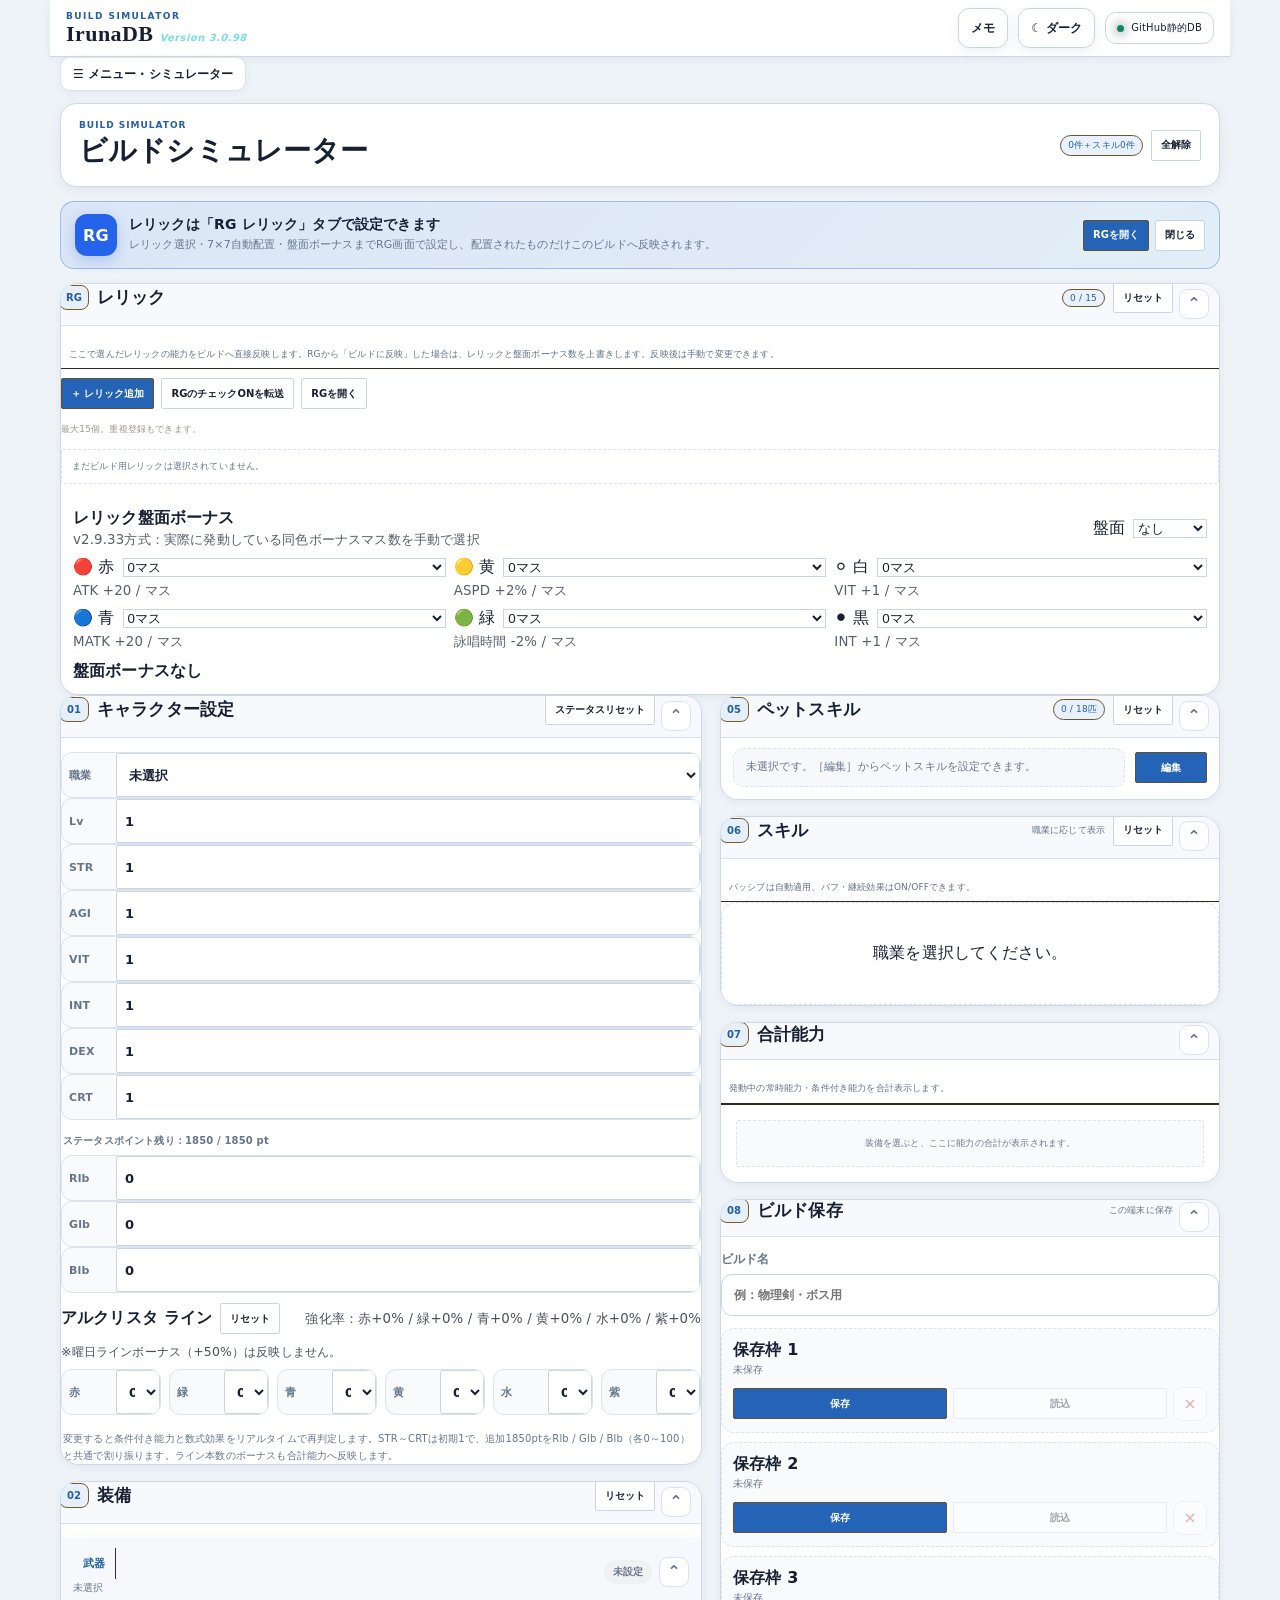
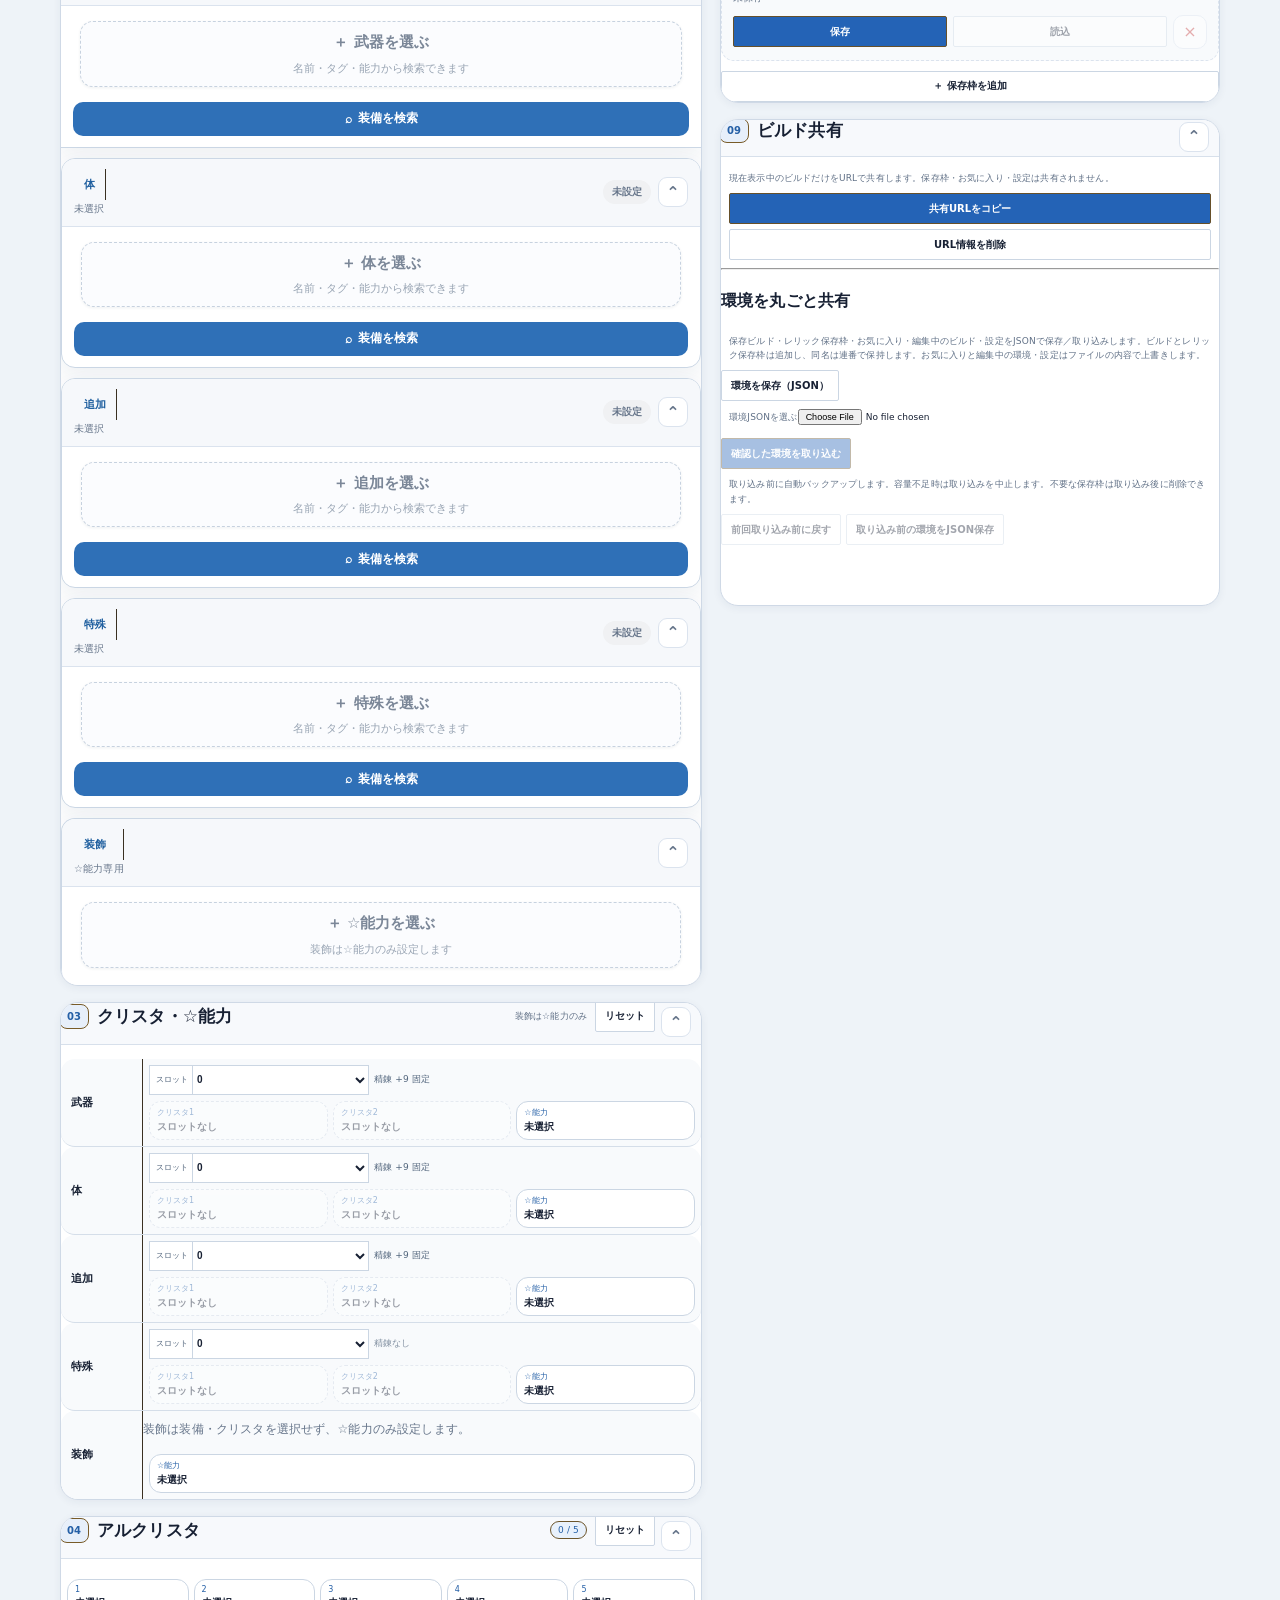
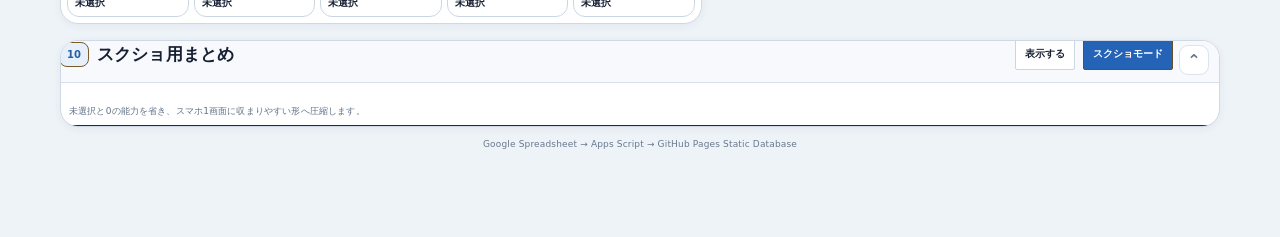
==== commit dd7ab277: "feat: expand seasonal guides through 2026, add 151 acquisition entries, remove visible source links " ====
--- a/index.html
+++ b/index.html
@@ -280,7 +280,7 @@
 }
 </style>
   <link rel="stylesheet" href="./css/tasks.css?v=3.0.78">
-  <link rel="stylesheet" href="./css/event-guides.css?v=3.0.97">
+  <link rel="stylesheet" href="./css/event-guides.css?v=3.0.98">
 </head>
 <body>
   <div class="app-shell">
@@ -858,20 +858,24 @@
       <section id="view-events" class="app-view">
         <div class="mission-hero"><div><p class="section-kicker">EVENT STORY GUIDE</p><h2>イベント攻略</h2>
           <p>季節イベントの進め方・必要素材・ボス解放を確認できます。</p>
-          <p class="mission-review-note">まず3種類・13攻略を掲載。年はストーリーの実装年です。開催中のイベントは<a href="#calendar">カレンダー</a>で確認できます。</p>
-          <p class="mission-help">えーへいさんの記事を参考に整理。未掲載の年・途中の詳しい地図は各攻略の出典へ。2026年追加分の攻略は未掲載です。</p></div>
+          <p id="eventCoverage" class="mission-review-note"></p><p class="mission-help">開催中のイベントは<a href="#calendar">カレンダー</a>で確認できます。</p>
+          <p class="mission-help">年はストーリーの実装年です。掲載内容は順次追加しています。</p></div>
           <div class="mission-progress-card"><strong id="eventProgressText">0 / 0</strong><span>選択中のイベント攻略完了</span><div class="mission-progress-track"><i id="eventProgressBar"></i></div></div>
         </div>
+        <div class="event-mode-tabs" aria-label="イベントの表示"><button type="button" id="eventModeGuide" aria-pressed="true">攻略</button><button type="button" id="eventModeLoot" aria-pressed="false">入手アイテム</button></div>
         <section class="mission-toolbar"><div id="eventFamilyTabs" class="mission-ep-tabs"></div>
-          <label class="mission-search"><span>検索</span><input id="eventGuideSearch" type="search" placeholder="攻略名・年・NPC・ボス・素材"></label>
+          <label class="mission-search"><span>検索</span><input id="eventGuideSearch" type="search" placeholder="攻略名・年・アイテム・場所・敵・NPC"></label>
           <label class="mission-toggle"><input id="eventHideDone" type="checkbox"> 完了済みを隠す</label>
         </section>
         <p id="eventSaveStatus" role="status"></p>
+        <div id="eventGuidePanels">
         <section class="mission-items-panel"><div class="mission-section-head"><h3>必要素材チェック</h3></div>
           <p class="mission-help">表示中の攻略ごとに必要数を記載。同じ素材も攻略ごとに必要です。チェックはこの端末に保存されます。</p>
           <div id="eventItemList" class="mission-item-list"></div>
         </section>
         <section class="mission-list-panel"><div class="mission-section-head"><h3>攻略手順</h3><span id="eventResultCount" class="mission-result-count"></span></div><div id="eventGuideList" class="mission-list"></div></section>
+        </div>
+        <section id="eventLootPanel" class="mission-list-panel" hidden><div class="mission-section-head"><h3>入手アイテムと入手場所</h3><span id="eventLootCount" class="mission-result-count"></span></div><p class="mission-help">イベント開催中に入手できるアイテムです。ドロップ・交換・抽選・クエスト報酬を区別しています。抽選は確定入手ではありません。</p><label class="event-method-filter">入手方法 <select id="eventLootMethod"><option value="">すべて</option><option>ドロップ</option><option>交換</option><option>抽選</option><option>クエスト報酬</option></select></label><div id="eventLootList" class="event-loot-list"></div></section>
       </section>
 
       <section id="view-mission" class="app-view">
@@ -1161,7 +1165,7 @@
     </section>
   </div>
 
-  <script src="./js/config-v3.0.97.js?v=3.0.97"></script>
+  <script src="./js/config-v3.0.98.js?v=3.0.98"></script>
   <script src="./js/tasks-model.js?v=3.0.78"></script>
   <script src="./js/environment.js?v=3.0.97"></script>
   <script src="./js/item-memo.js?v=3.0.72"></script>
@@ -1178,9 +1182,10 @@
 <script src="./data/missions.js?v=3.0.96"></script>
   <script src="./data/skill-quests.js?v=3.0.37"></script>
 <script src="./js/missions.js?v=3.0.96"></script>
-  <script src="./data/event-guides.js?v=3.0.97"></script>
-  <script src="./js/event-guides-model.js?v=3.0.97"></script>
-  <script src="./js/event-guides.js?v=3.0.97"></script>
+  <script src="./data/event-guides.js?v=3.0.98"></script>
+  <script src="./data/event-loot.js?v=3.0.98"></script>
+  <script src="./js/event-guides-model.js?v=3.0.98"></script>
+  <script src="./js/event-guides.js?v=3.0.98"></script>
   <script src="./js/skill-quests.js?v=3.0.86"></script>
   <script src="./data/catalog.js?v=3.0.90"></script>
   <script src="./data/locations.js?v=3.0.72"></script>
--- a/css/event-guides.css
+++ b/css/event-guides.css
@@ -2,8 +2,20 @@
 .event-guide-meta div { display:grid; grid-template-columns:9em 1fr; gap:12px; }
 .event-guide-meta dt { font-size:.85rem; opacity:.7; }
 .event-guide-meta dd { margin:0; overflow-wrap:anywhere; }
-.event-source { font-size:.8rem; line-height:1.8; overflow-wrap:anywhere; }
-.event-source a { color:var(--accent, #55b4d9); text-decoration:underline; }
-#view-events .mission-card summary { gap:14px; }
+.event-mode-tabs { display:flex; gap:8px; margin:16px 0; }
+.event-mode-tabs button { padding:12px 22px; border:1px solid var(--border); border-radius:12px; background:var(--surface); color:var(--text); cursor:pointer; font-weight:700; }
+.event-mode-tabs button[aria-pressed="true"] { background:#337ac5; color:white; }
+.event-method-filter { display:flex; align-items:center; gap:12px; margin:16px 0; }
+.event-method-filter select { padding:10px; border-radius:8px; max-width:100%; }
+.event-loot-list { display:grid; grid-template-columns:repeat(auto-fit,minmax(min(100%,360px),1fr)); gap:12px; }
+.event-loot-card { border:1px solid var(--border); border-radius:14px; padding:16px; overflow-wrap:anywhere; }
+.event-loot-heading { display:flex; justify-content:space-between; align-items:start; gap:8px; }
+.event-loot-heading h4 { margin:0; }
+.event-loot-heading span { font-size:.75rem; white-space:nowrap; border-radius:6px; background:rgba(80,140,200,.12); padding:4px 8px; }
+.event-loot-family { font-size:.8rem; color:var(--muted); }
+.event-loot-card .event-guide-meta div { grid-template-columns:6em 1fr; }
+#view-events [hidden] { display:none !important; }
+#view-events .mission-ep-tabs { flex-wrap:wrap; }
+#view-events .mission-card summary { grid-template-columns:minmax(0,1fr) 26px; gap:14px; }
 #eventSaveStatus { color:#d55b45; }
 @media(max-width:600px) { .event-guide-meta div { grid-template-columns:1fr; gap:4px; } }
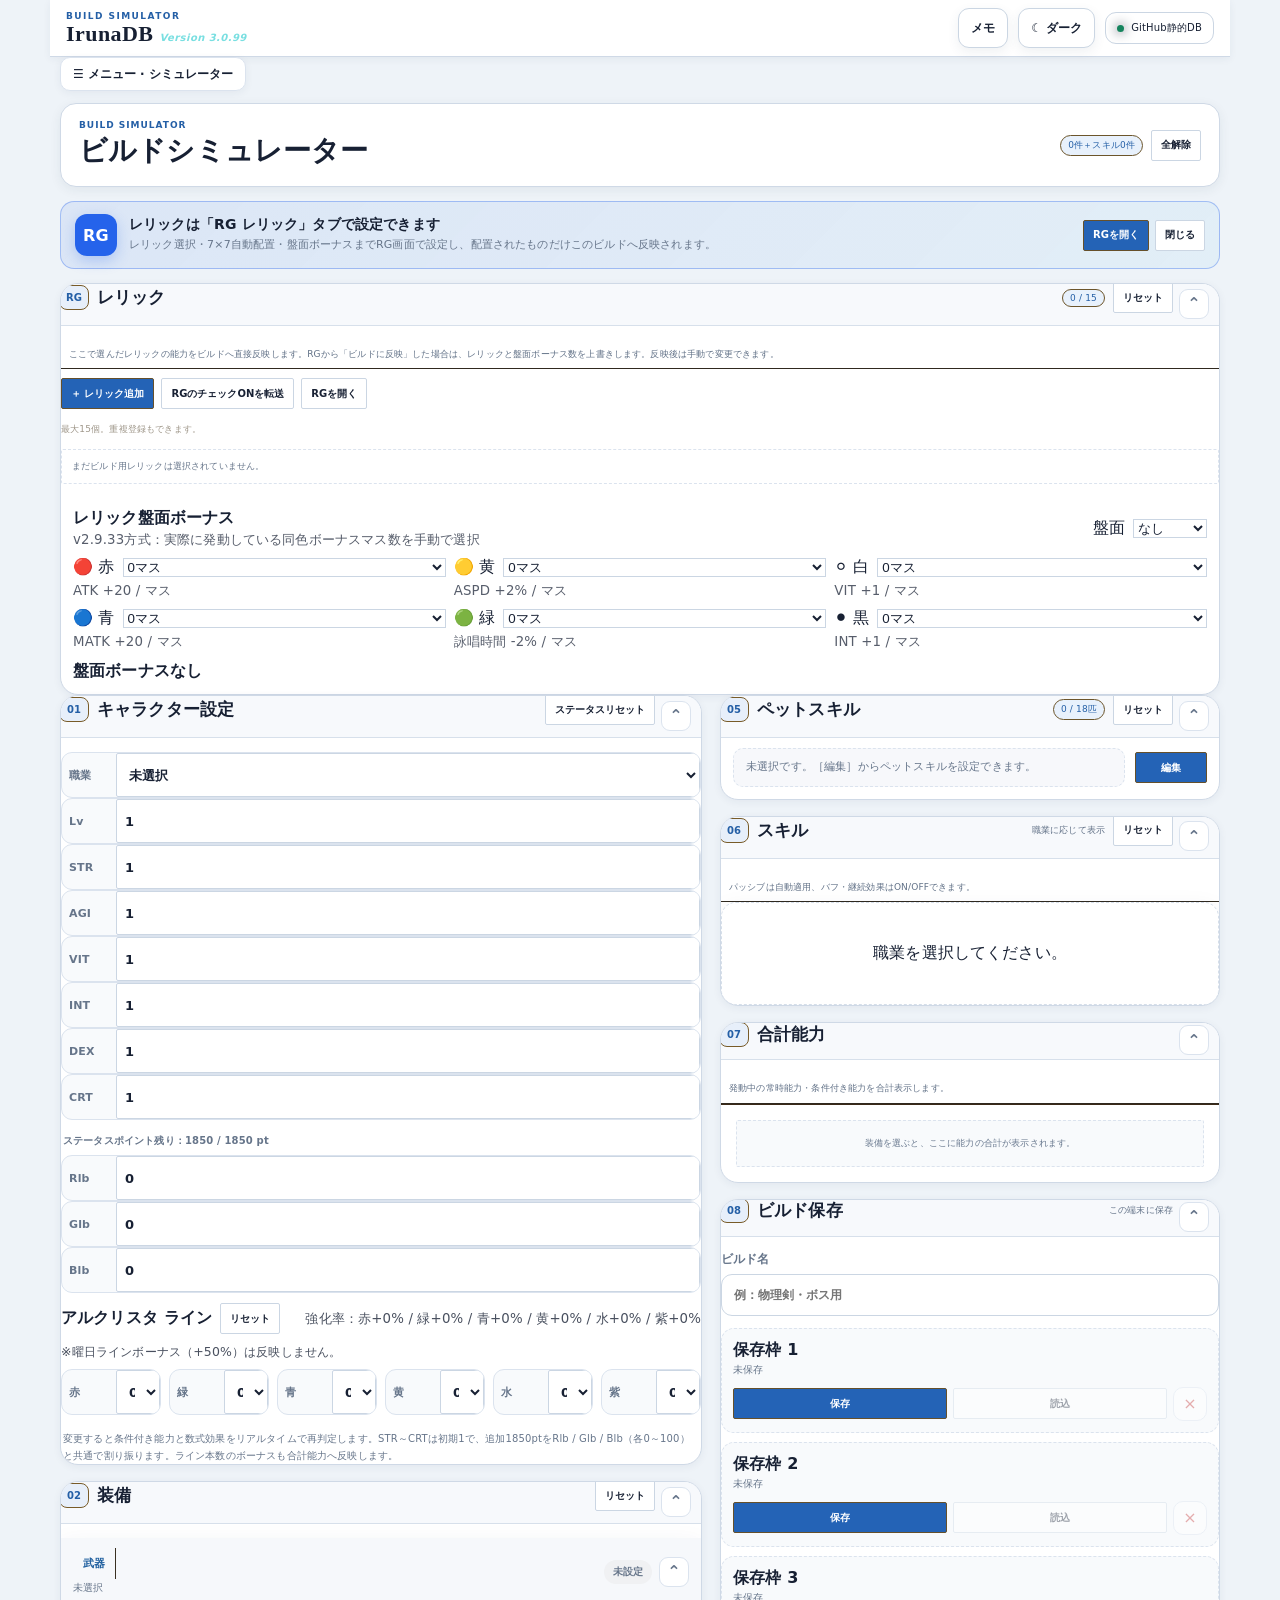
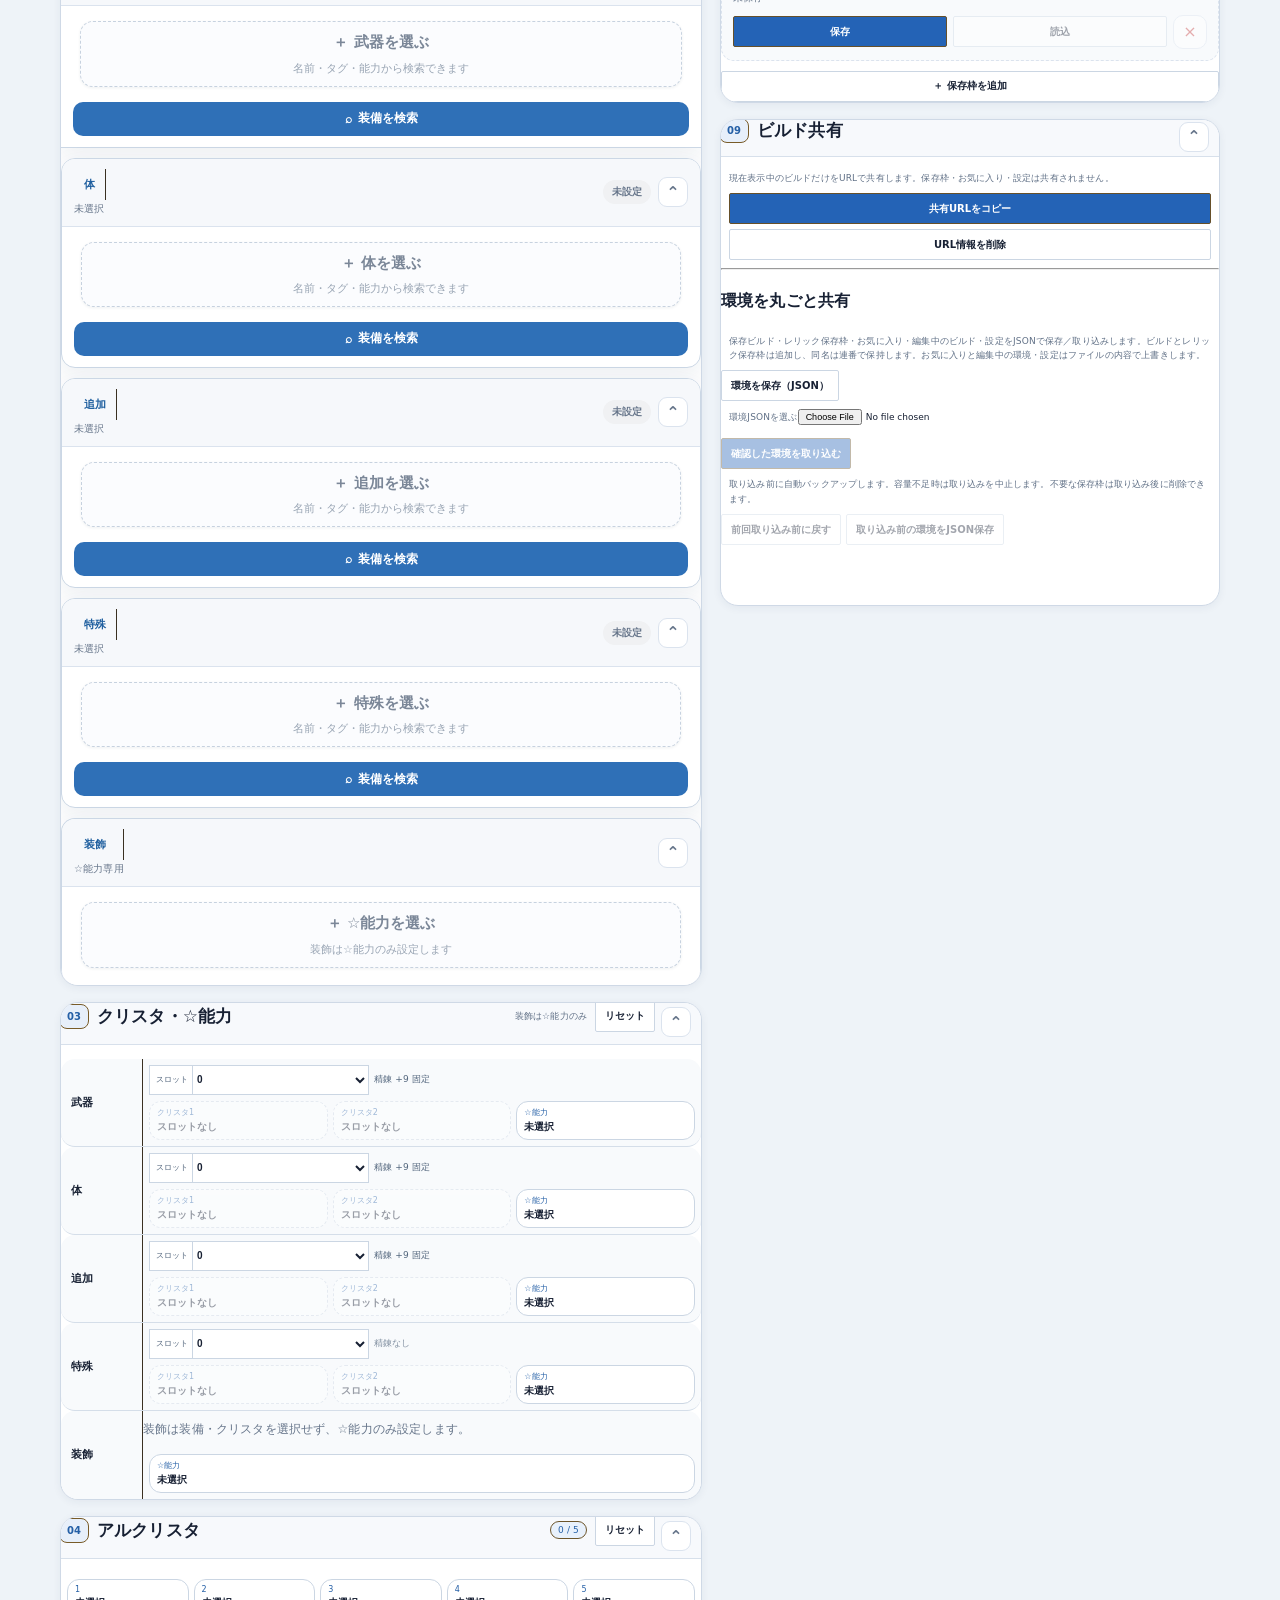
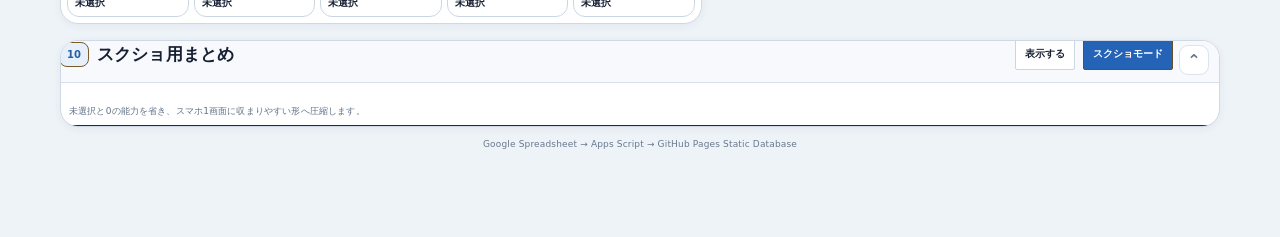
==== commit ab121f7b: "Expand seasonal event guides and connect item details (v3.0.99)" ====
--- a/index.html
+++ b/index.html
@@ -280,7 +280,7 @@
 }
 </style>
   <link rel="stylesheet" href="./css/tasks.css?v=3.0.78">
-  <link rel="stylesheet" href="./css/event-guides.css?v=3.0.98">
+  <link rel="stylesheet" href="./css/event-guides.css?v=3.0.99">
 </head>
 <body>
   <div class="app-shell">
@@ -865,9 +865,11 @@
         <div class="event-mode-tabs" aria-label="イベントの表示"><button type="button" id="eventModeGuide" aria-pressed="true">攻略</button><button type="button" id="eventModeLoot" aria-pressed="false">入手アイテム</button></div>
         <section class="mission-toolbar"><div id="eventFamilyTabs" class="mission-ep-tabs"></div>
           <label class="mission-search"><span>検索</span><input id="eventGuideSearch" type="search" placeholder="攻略名・年・アイテム・場所・敵・NPC"></label>
+          <label class="mission-search"><span>実装年</span><select id="eventGuideYear"></select></label>
           <label class="mission-toggle"><input id="eventHideDone" type="checkbox"> 完了済みを隠す</label>
         </section>
         <p id="eventSaveStatus" role="status"></p>
+        <p id="eventItemStatus" role="status"></p>
         <div id="eventGuidePanels">
         <section class="mission-items-panel"><div class="mission-section-head"><h3>必要素材チェック</h3></div>
           <p class="mission-help">表示中の攻略ごとに必要数を記載。同じ素材も攻略ごとに必要です。チェックはこの端末に保存されます。</p>
@@ -1008,6 +1010,7 @@
         <p class="calendar-intro">日本版公式のイベント・キャンペーンを毎日自動確認（日本時間4:37予定）。開催中のイベントと過去1年の予定を見られます。月次予定は変更されることがあるため、参加前に公式情報もご確認ください。</p>
         <p id="calendarUpdated" class="calendar-status" role="status">イベント情報を読み込んでいます…</p>
         <p id="calendarCoverage" class="calendar-status"></p>
+        <p><a href="#events">年別イベント攻略を見る</a></p>
         <div class="calendar-filters"><input id="calendarSearch" type="search" aria-label="イベントを検索" placeholder="イベント名で検索"><select id="calendarCategory" aria-label="イベントの種類"><option value="">すべての種類</option><option>イベント</option><option>育成</option><option>ドロップ</option><option>精錬</option><option>生産・支援</option><option>レイド</option></select></div>
         <section class="calendar-section"><div class="calendar-month-toolbar"><h3 id="calendarMonthLabel">月カレンダー</h3><div class="calendar-month-buttons"><button id="calendarPrev" type="button" class="button button-secondary" aria-label="前の月">‹</button><input id="calendarMonth" type="month" aria-label="表示する月"><button id="calendarNext" type="button" class="button button-secondary" aria-label="次の月">›</button><button id="calendarToday" type="button" class="button button-secondary">今日</button></div></div><div class="calendar-overview"><h3><span id="calendarOverviewLabel">今月のイベント一覧</span><span id="calendarOverviewCount" class="calendar-count"></span></h3><ul id="calendarOverview"></ul></div><div class="calendar-weekdays" aria-hidden="true"><span>日</span><span>月</span><span>火</span><span>水</span><span>木</span><span>金</span><span>土</span></div><div id="calendarGrid" class="calendar-grid" aria-label="月カレンダー"></div><p class="calendar-status">開催中はその日の件数、開始・終了は当日のイベント名を表示します。日付を選ぶと、その日の全イベントを下で確認できます。</p></section>
         <section id="calendarSelectedDay" class="calendar-section"><label>表示範囲 <select id="calendarScope"><option value="month">表示している月</option><option value="day">選択した日</option><option value="all">過去1年と今後の予定すべて</option></select></label><p class="calendar-status">イベント名を押すと、効果・参加方法などの詳細を開けます。</p><h3><span id="calendarDayLabel">選択した日</span><span id="calendarDayCount" class="calendar-count"></span></h3><div id="calendarDayEvents" class="event-list"></div></section>
@@ -1165,7 +1168,7 @@
     </section>
   </div>
 
-  <script src="./js/config-v3.0.98.js?v=3.0.98"></script>
+  <script src="./js/config-v3.0.99.js?v=3.0.99"></script>
   <script src="./js/tasks-model.js?v=3.0.78"></script>
   <script src="./js/environment.js?v=3.0.97"></script>
   <script src="./js/item-memo.js?v=3.0.72"></script>
@@ -1176,16 +1179,16 @@
   <script src="./data/skills.js?v=3.0.49"></script>
   <script src="./data/skill-supplement-v3.0.85.js?v=3.0.86"></script>
   <script src="./js/reference-links-model.js?v=3.0.86"></script>
-  <script src="./js/reference-links.js?v=3.0.86"></script>
+  <script src="./js/reference-links.js?v=3.0.99"></script>
   <script src="./data/skill-adjustments-v3.0.86.js?v=3.0.86"></script>
   <script src="./js/skill-effect-guide.js?v=3.0.86"></script>
 <script src="./data/missions.js?v=3.0.96"></script>
   <script src="./data/skill-quests.js?v=3.0.37"></script>
 <script src="./js/missions.js?v=3.0.96"></script>
-  <script src="./data/event-guides.js?v=3.0.98"></script>
-  <script src="./data/event-loot.js?v=3.0.98"></script>
-  <script src="./js/event-guides-model.js?v=3.0.98"></script>
-  <script src="./js/event-guides.js?v=3.0.98"></script>
+  <script src="./data/event-guides.js?v=3.0.99"></script>
+  <script src="./data/event-loot.js?v=3.0.99"></script>
+  <script src="./js/event-guides-model.js?v=3.0.99"></script>
+  <script src="./js/event-guides.js?v=3.0.99"></script>
   <script src="./js/skill-quests.js?v=3.0.86"></script>
   <script src="./data/catalog.js?v=3.0.90"></script>
   <script src="./data/locations.js?v=3.0.72"></script>
@@ -1204,11 +1207,11 @@
   <script src="./js/location-browser.js?v=3.0.90"></script>
   <script src="./js/app-v3.0.55.js?v=3.0.97"></script>
   <script src="./data/forge.js?v=3.0.91"></script>
-  <script src="./js/catalog.js?v=3.0.92"></script>
+  <script src="./js/catalog.js?v=3.0.99"></script>
   <script src="./js/navigation.js?v=3.0.72"></script>
   <script src="./js/environment-ui.js?v=3.0.72"></script>
   <script src="./js/calendar-model.js?v=3.0.78"></script>
-  <script src="./js/calendar.js?v=3.0.78"></script>
+  <script src="./js/calendar.js?v=3.0.99"></script>
   <script src="./js/theme.js?v=3.0.37"></script>
 
 <script id="mission-data-guard">
--- a/css/event-guides.css
+++ b/css/event-guides.css
@@ -19,3 +19,9 @@
 #view-events .mission-card summary { grid-template-columns:minmax(0,1fr) 26px; gap:14px; }
 #eventSaveStatus { color:#d55b45; }
 @media(max-width:600px) { .event-guide-meta div { grid-template-columns:1fr; gap:4px; } }
+
+.event-monster { border:1px solid var(--border); border-radius:8px; margin:8px 0; padding:8px 12px; }
+#view-events .event-monster > summary { display:list-item; cursor:pointer; font-weight:600; }
+.event-monster > p { color:var(--muted); }
+#eventGuideYear { min-height:40px; max-width:100%; color:var(--text); background:var(--surface); }
+#eventItemStatus:empty { display:none; }
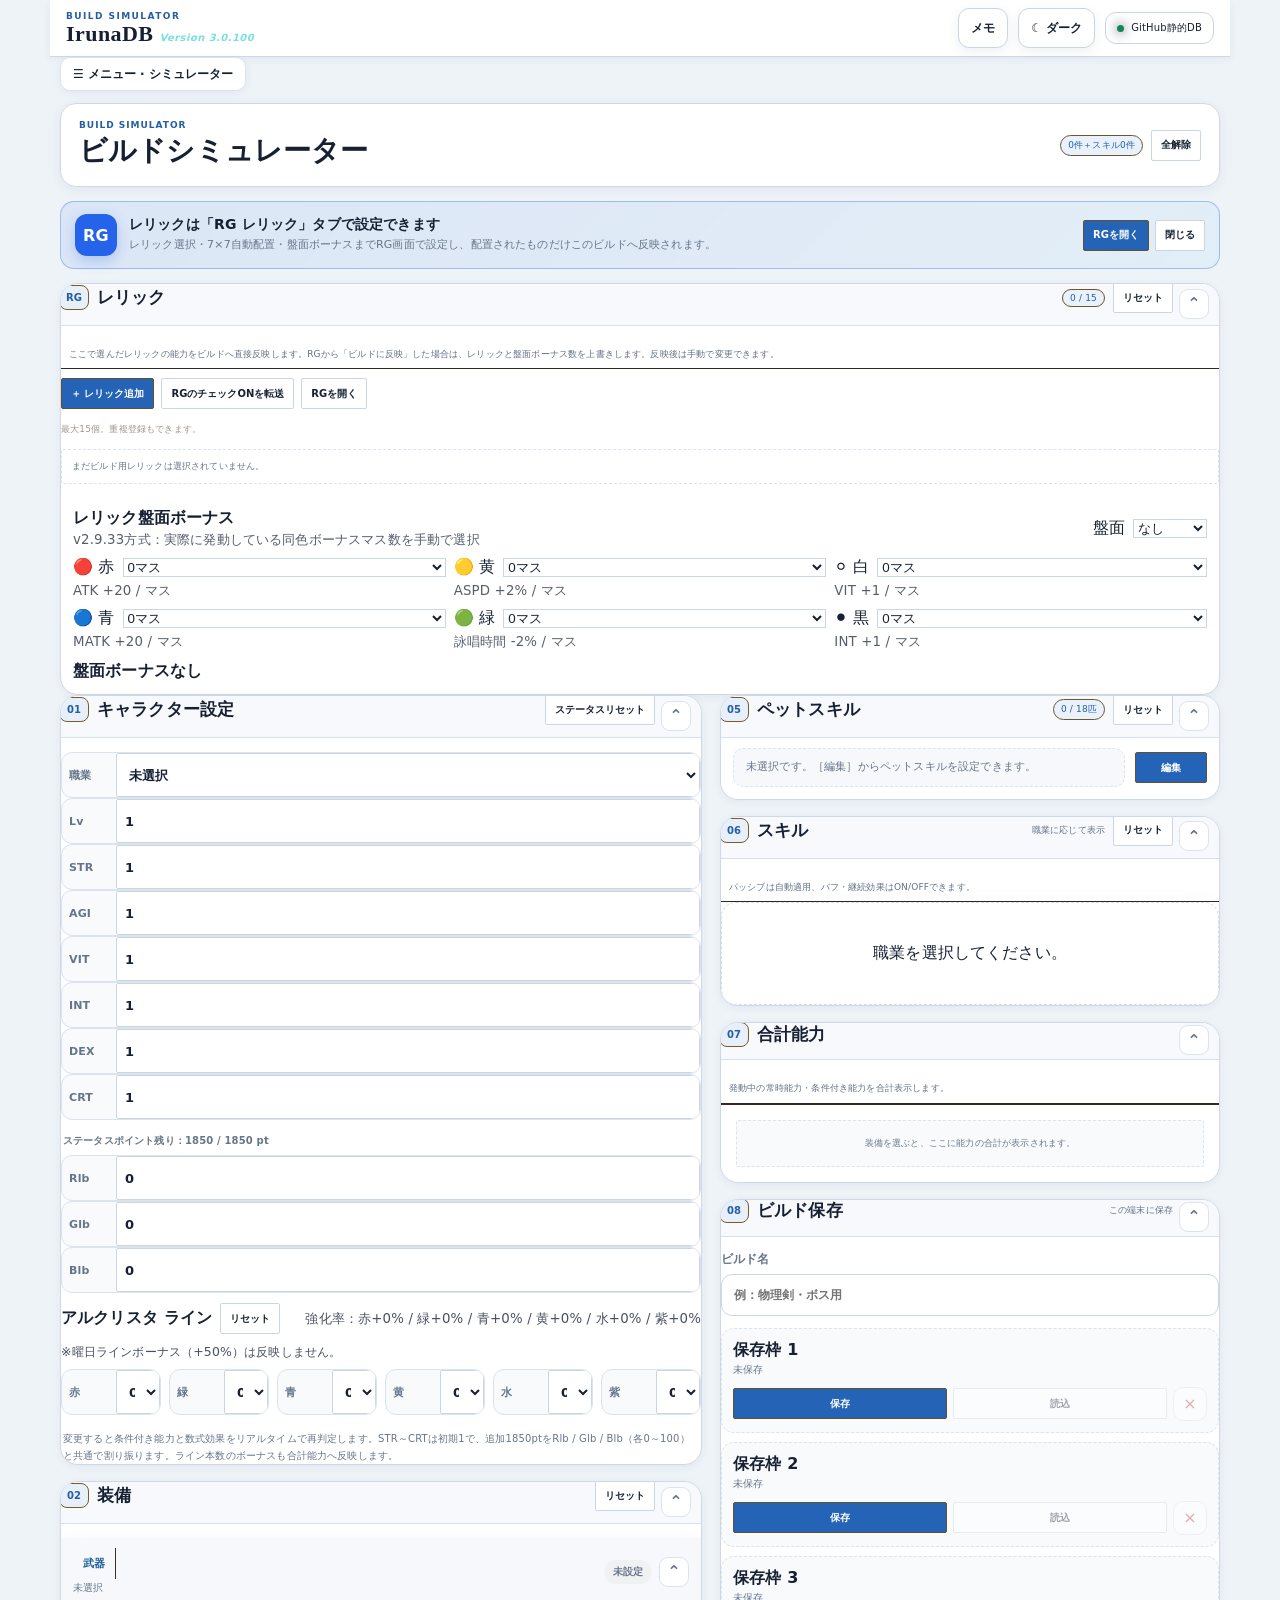
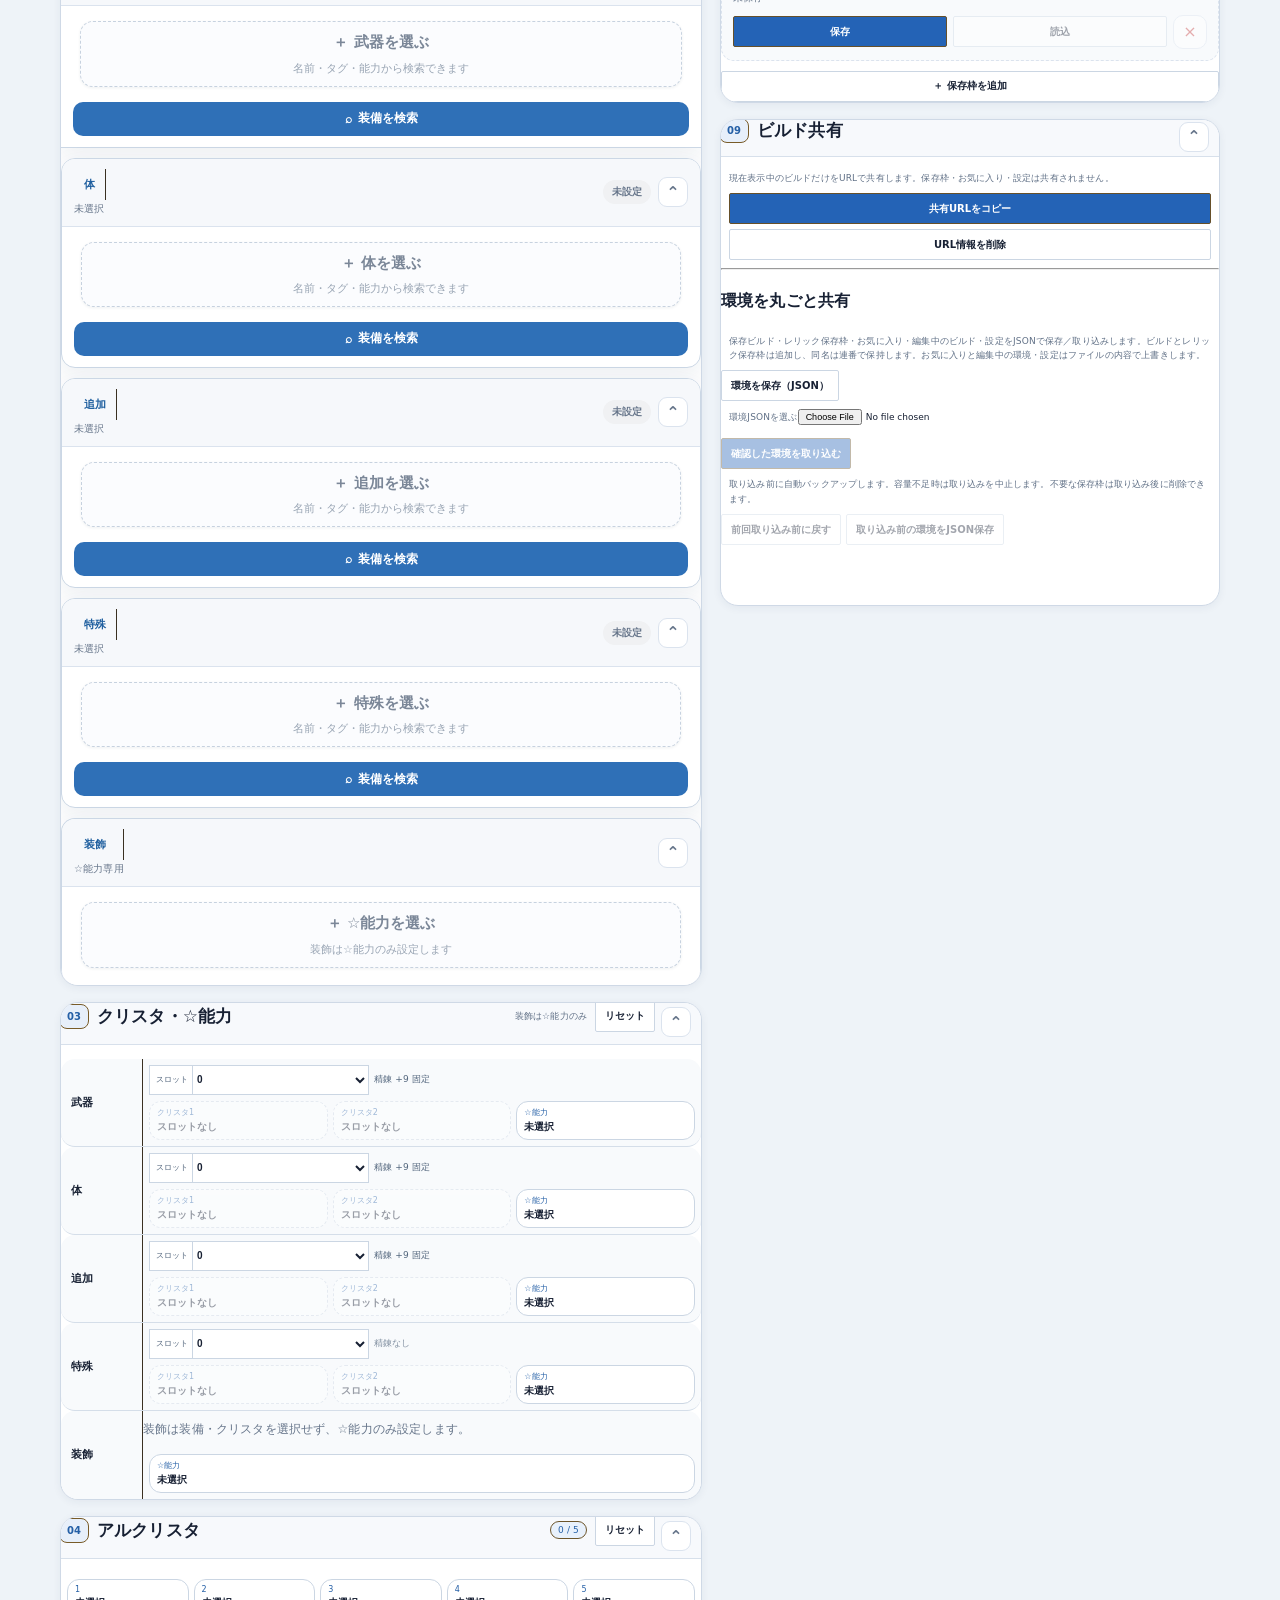
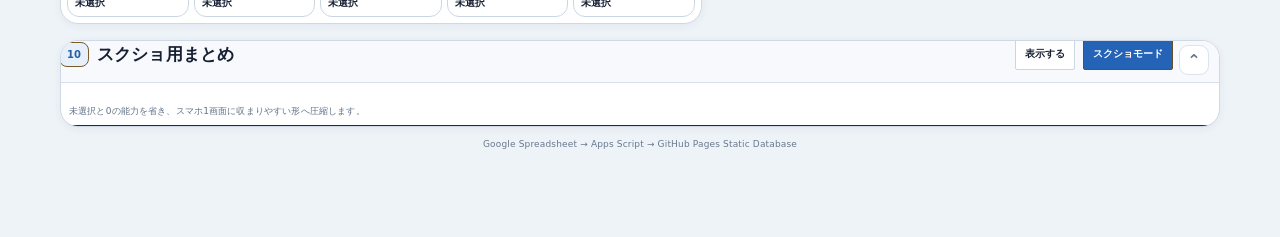
==== commit 517a1ac7: "Make event guide links clearly identifiable (v3.0.100)" ====
--- a/index.html
+++ b/index.html
@@ -280,7 +280,7 @@
 }
 </style>
   <link rel="stylesheet" href="./css/tasks.css?v=3.0.78">
-  <link rel="stylesheet" href="./css/event-guides.css?v=3.0.99">
+  <link rel="stylesheet" href="./css/event-guides.css?v=3.0.100">
 </head>
 <body>
   <div class="app-shell">
@@ -1168,7 +1168,7 @@
     </section>
   </div>
 
-  <script src="./js/config-v3.0.99.js?v=3.0.99"></script>
+  <script src="./js/config-v3.0.100.js?v=3.0.100"></script>
   <script src="./js/tasks-model.js?v=3.0.78"></script>
   <script src="./js/environment.js?v=3.0.97"></script>
   <script src="./js/item-memo.js?v=3.0.72"></script>
--- a/css/event-guides.css
+++ b/css/event-guides.css
@@ -25,3 +25,29 @@
 .event-monster > p { color:var(--muted); }
 #eventGuideYear { min-height:40px; max-width:100%; color:var(--text); background:var(--surface); }
 #eventItemStatus:empty { display:none; }
+
+#view-events,
+#view-calendar {
+  --event-link-color: #1458a5;
+}
+html[data-theme="dark"] :is(#view-events, #view-calendar),
+body[data-theme="dark"] :is(#view-events, #view-calendar) {
+  --event-link-color: #90c8ff;
+}
+#view-events :is(a[href], .reference-link, .event-monster > summary, .mission-card > summary .mission-card-title > strong),
+#view-calendar a[href] {
+  color: var(--event-link-color);
+  text-decoration: underline;
+  text-decoration-thickness: 0.08em;
+  text-underline-offset: 0.2em;
+}
+#view-events :is(a[href], .reference-link, .event-monster > summary):hover,
+#view-events .mission-card > summary:hover .mission-card-title > strong,
+#view-calendar a[href]:hover {
+  text-decoration-thickness: 0.15em;
+}
+#view-events :is(a[href], .reference-link, summary):focus-visible,
+#view-calendar a[href]:focus-visible {
+  outline: 2px solid var(--event-link-color);
+  outline-offset: 3px;
+}
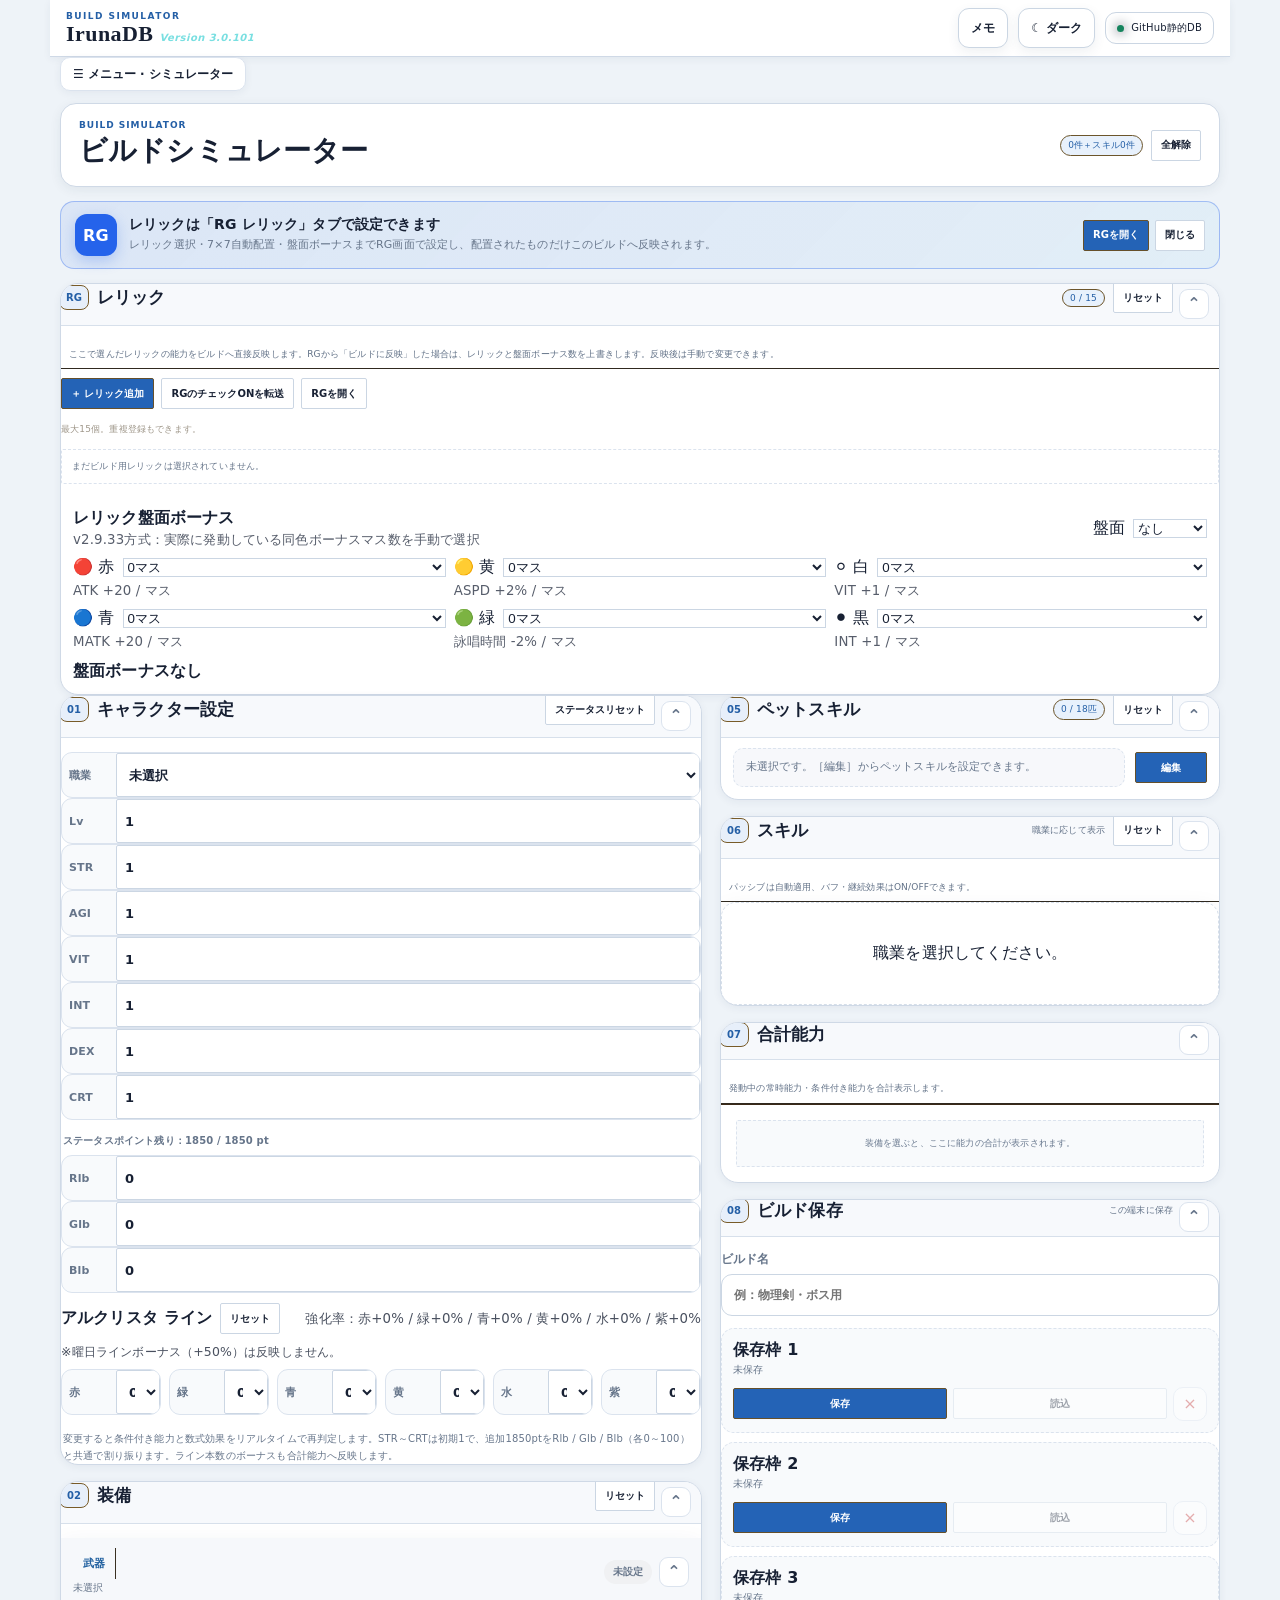
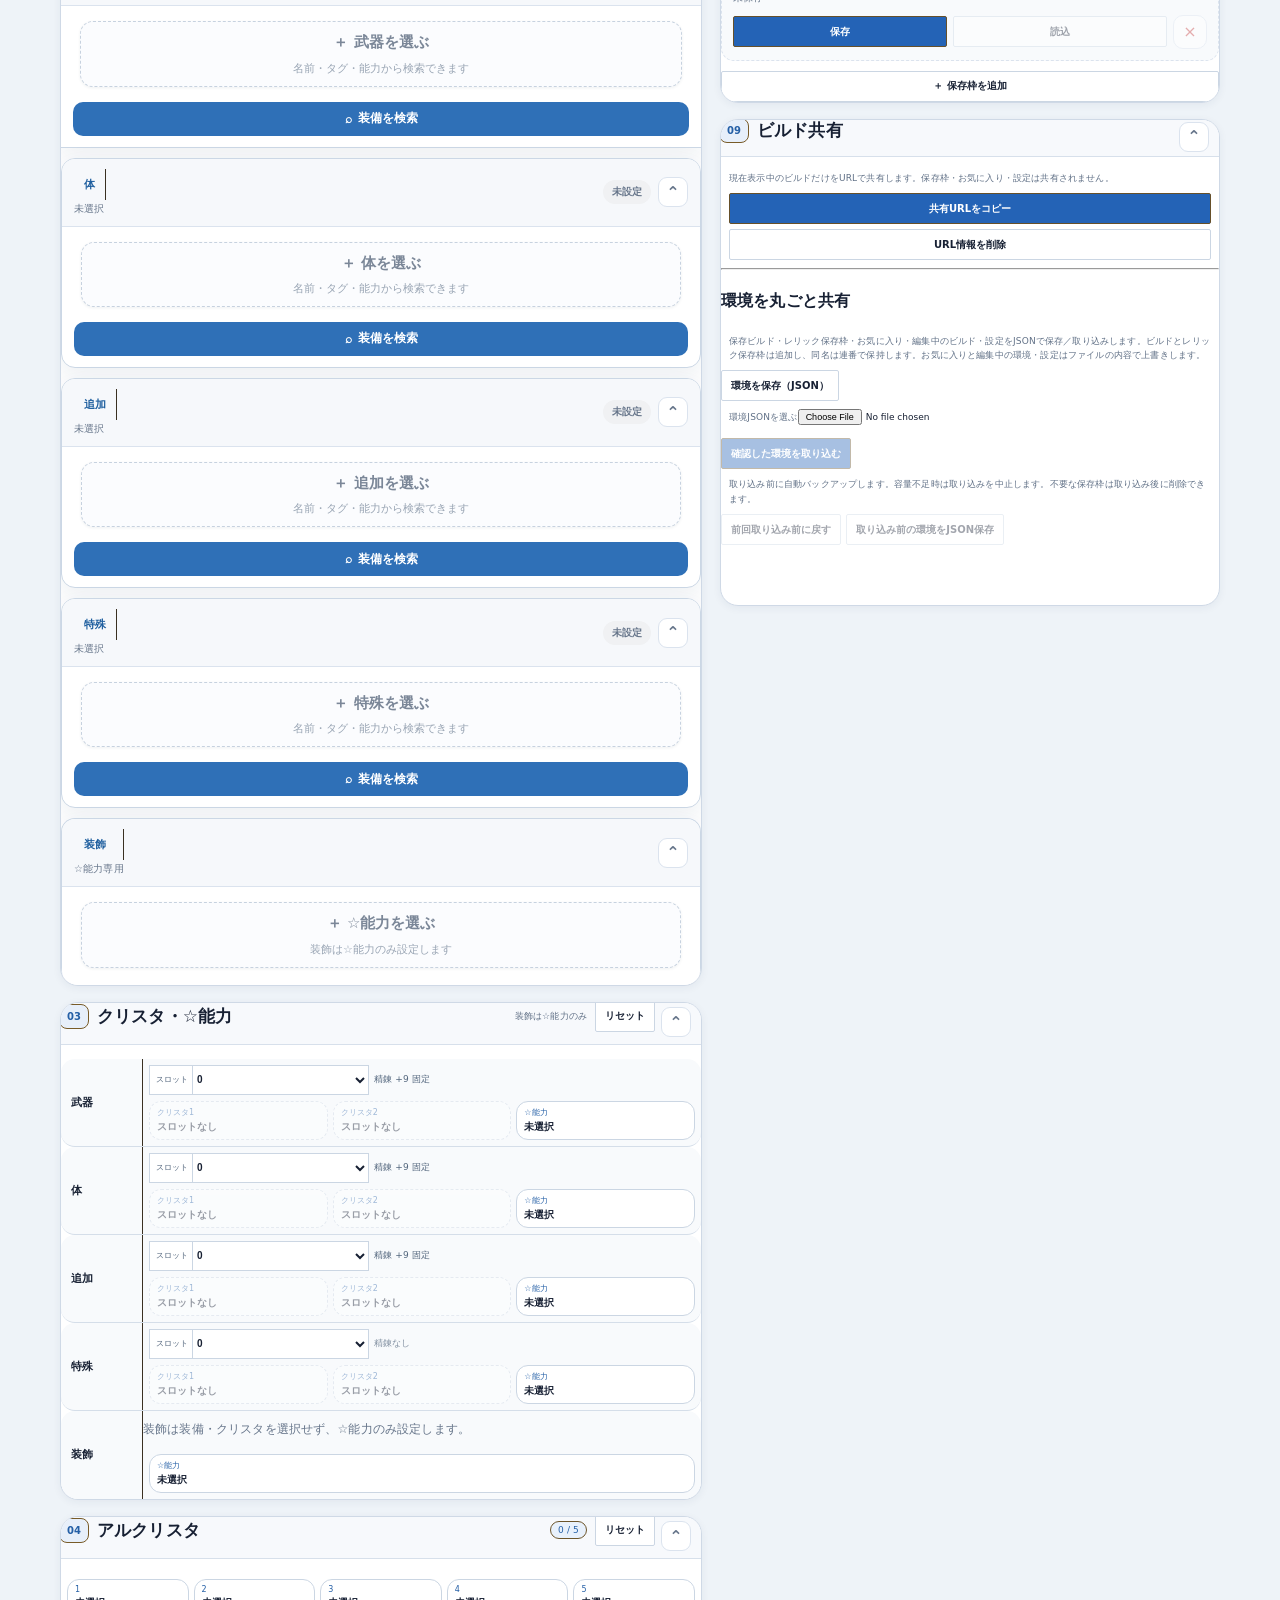
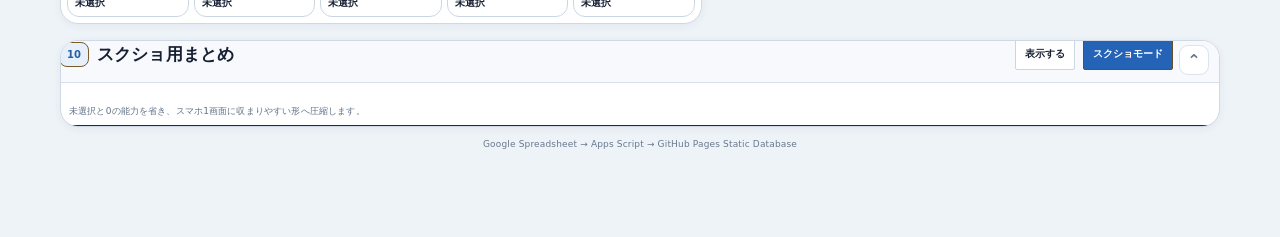
==== commit 595dec6a: "Audit seasonal event drops and show numbered slots (v3.0.101)" ====
--- a/index.html
+++ b/index.html
@@ -280,7 +280,7 @@
 }
 </style>
   <link rel="stylesheet" href="./css/tasks.css?v=3.0.78">
-  <link rel="stylesheet" href="./css/event-guides.css?v=3.0.100">
+  <link rel="stylesheet" href="./css/event-guides.css?v=3.0.101">
 </head>
 <body>
   <div class="app-shell">
@@ -1168,7 +1168,7 @@
     </section>
   </div>
 
-  <script src="./js/config-v3.0.100.js?v=3.0.100"></script>
+  <script src="./js/config-v3.0.101.js?v=3.0.101"></script>
   <script src="./js/tasks-model.js?v=3.0.78"></script>
   <script src="./js/environment.js?v=3.0.97"></script>
   <script src="./js/item-memo.js?v=3.0.72"></script>
@@ -1185,10 +1185,10 @@
 <script src="./data/missions.js?v=3.0.96"></script>
   <script src="./data/skill-quests.js?v=3.0.37"></script>
 <script src="./js/missions.js?v=3.0.96"></script>
-  <script src="./data/event-guides.js?v=3.0.99"></script>
-  <script src="./data/event-loot.js?v=3.0.99"></script>
-  <script src="./js/event-guides-model.js?v=3.0.99"></script>
-  <script src="./js/event-guides.js?v=3.0.99"></script>
+  <script src="./data/event-guides.js?v=3.0.101"></script>
+  <script src="./data/event-loot.js?v=3.0.101"></script>
+  <script src="./js/event-guides-model.js?v=3.0.101"></script>
+  <script src="./js/event-guides.js?v=3.0.101"></script>
   <script src="./js/skill-quests.js?v=3.0.86"></script>
   <script src="./data/catalog.js?v=3.0.90"></script>
   <script src="./data/locations.js?v=3.0.72"></script>
--- a/css/event-guides.css
+++ b/css/event-guides.css
@@ -26,28 +26,7 @@
 #eventGuideYear { min-height:40px; max-width:100%; color:var(--text); background:var(--surface); }
 #eventItemStatus:empty { display:none; }
 
-#view-events,
-#view-calendar {
-  --event-link-color: #1458a5;
-}
-html[data-theme="dark"] :is(#view-events, #view-calendar),
-body[data-theme="dark"] :is(#view-events, #view-calendar) {
-  --event-link-color: #90c8ff;
-}
-#view-events :is(a[href], .reference-link, .event-monster > summary, .mission-card > summary .mission-card-title > strong),
-#view-calendar a[href] {
-  color: var(--event-link-color);
-  text-decoration: underline;
-  text-decoration-thickness: 0.08em;
-  text-underline-offset: 0.2em;
-}
-#view-events :is(a[href], .reference-link, .event-monster > summary):hover,
-#view-events .mission-card > summary:hover .mission-card-title > strong,
-#view-calendar a[href]:hover {
-  text-decoration-thickness: 0.15em;
-}
-#view-events :is(a[href], .reference-link, summary):focus-visible,
-#view-calendar a[href]:focus-visible {
-  outline: 2px solid var(--event-link-color);
-  outline-offset: 3px;
-}
+.event-drop-slots { margin:12px 0; }
+.event-drop-slots div { display:grid; grid-template-columns:3em minmax(0,1fr); gap:12px; padding:6px 0; border-bottom:1px solid var(--border); }
+.event-drop-slots dt { font-weight:600; }
+.event-drop-slots dd { margin:0; overflow-wrap:anywhere; }
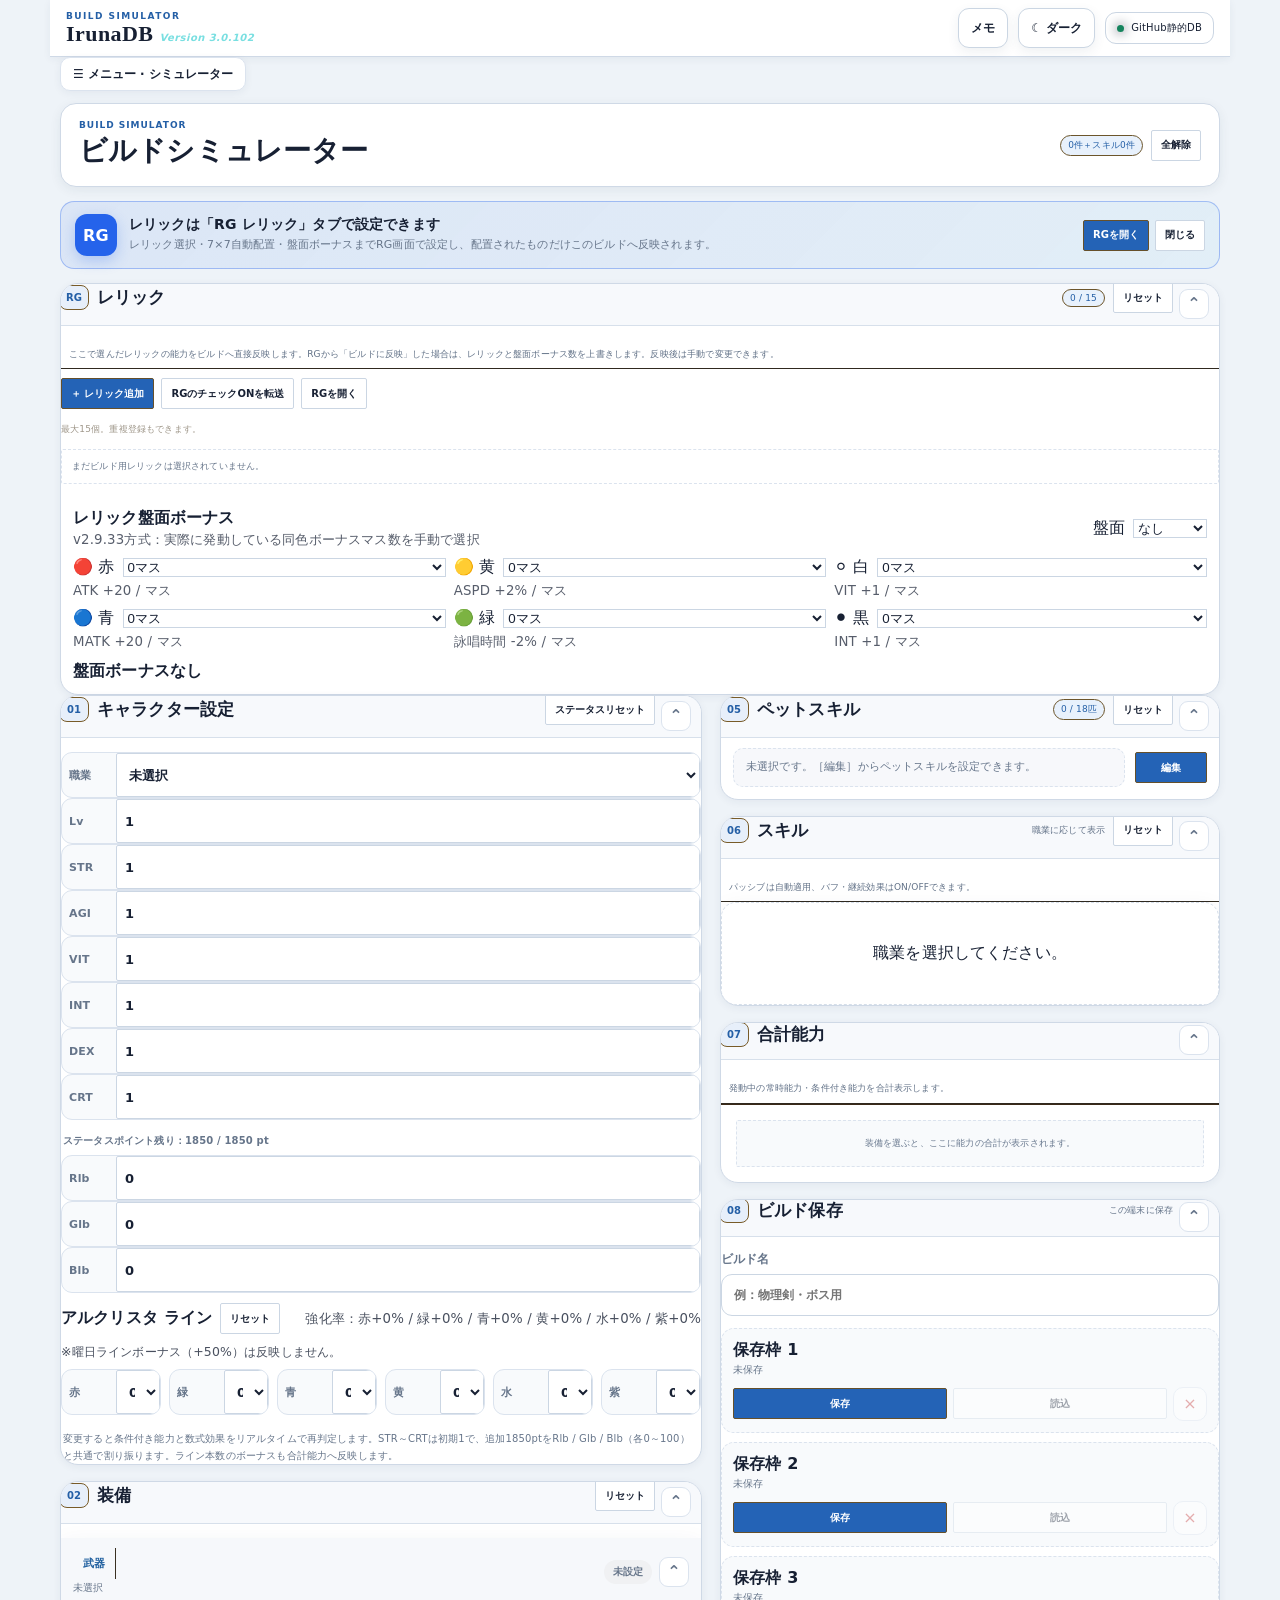
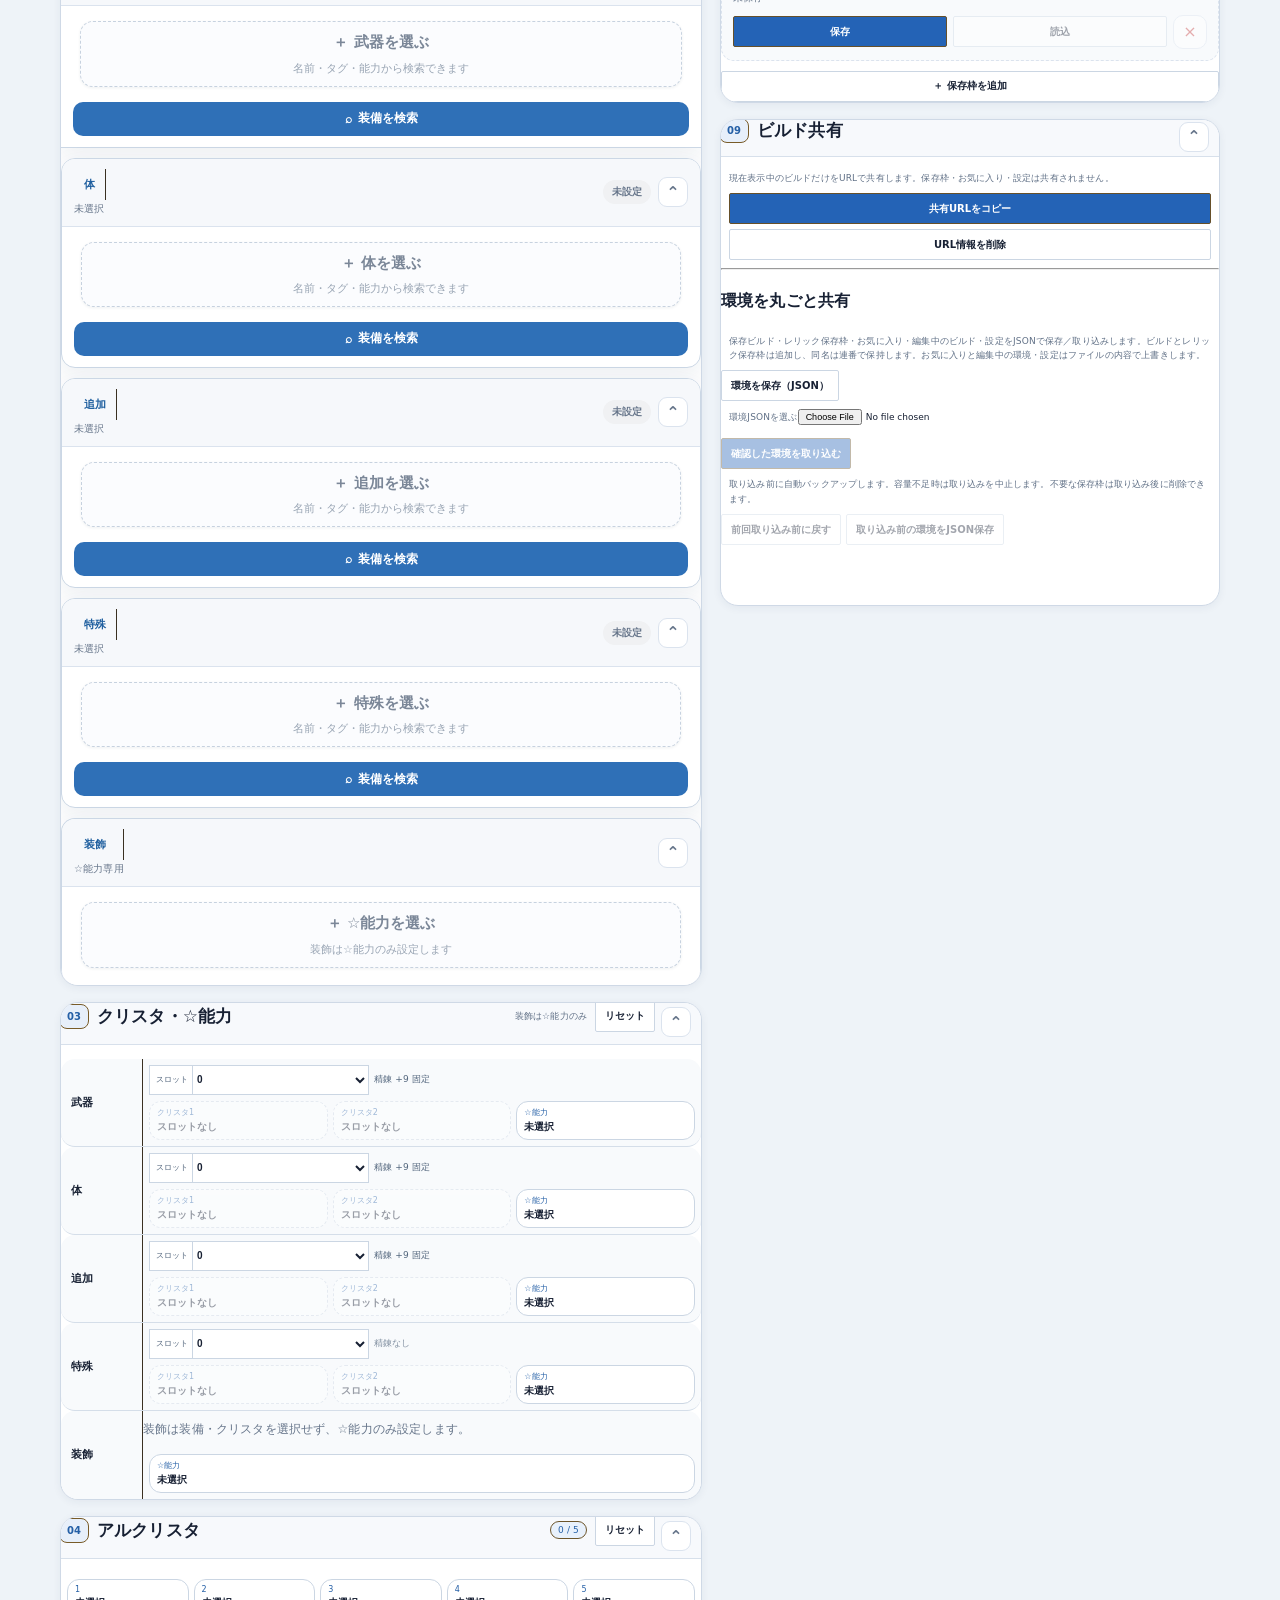
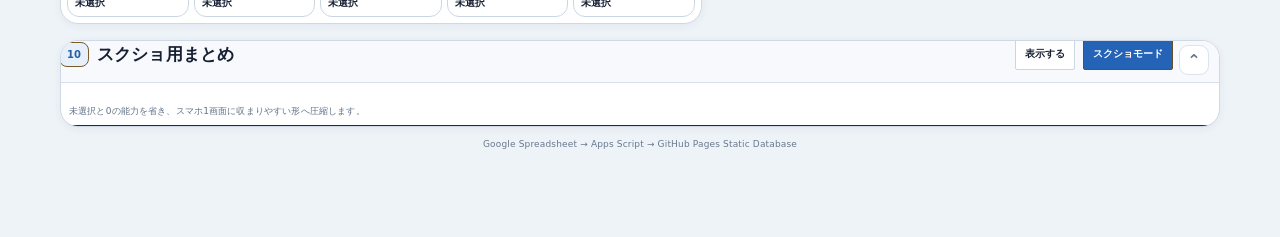
==== commit c675eae9: "data: connect November monsters and drops to existing catalog" ====
--- a/index.html
+++ b/index.html
@@ -1168,7 +1168,7 @@
     </section>
   </div>
 
-  <script src="./js/config-v3.0.101.js?v=3.0.101"></script>
+  <script src="./js/config-v3.0.102.js?v=3.0.102"></script>
   <script src="./js/tasks-model.js?v=3.0.78"></script>
   <script src="./js/environment.js?v=3.0.97"></script>
   <script src="./js/item-memo.js?v=3.0.72"></script>
@@ -1200,6 +1200,7 @@
   <script src="./data/event-items-v3.0.88.js?v=3.0.88"></script>
   <script src="./data/latest-items-v3.0.94.js?v=3.0.94"></script>
   <script src="./js/november-calculation.js?v=3.0.95"></script>
+  <script src="./data/november-locations.js?v=3.0.102"></script>
   <script src="./js/wiki-data.js?v=3.0.88"></script>
   <script src="./js/location-elements.js?v=3.0.80"></script>
   <script src="./js/monster-attributes.js?v=3.0.80"></script>
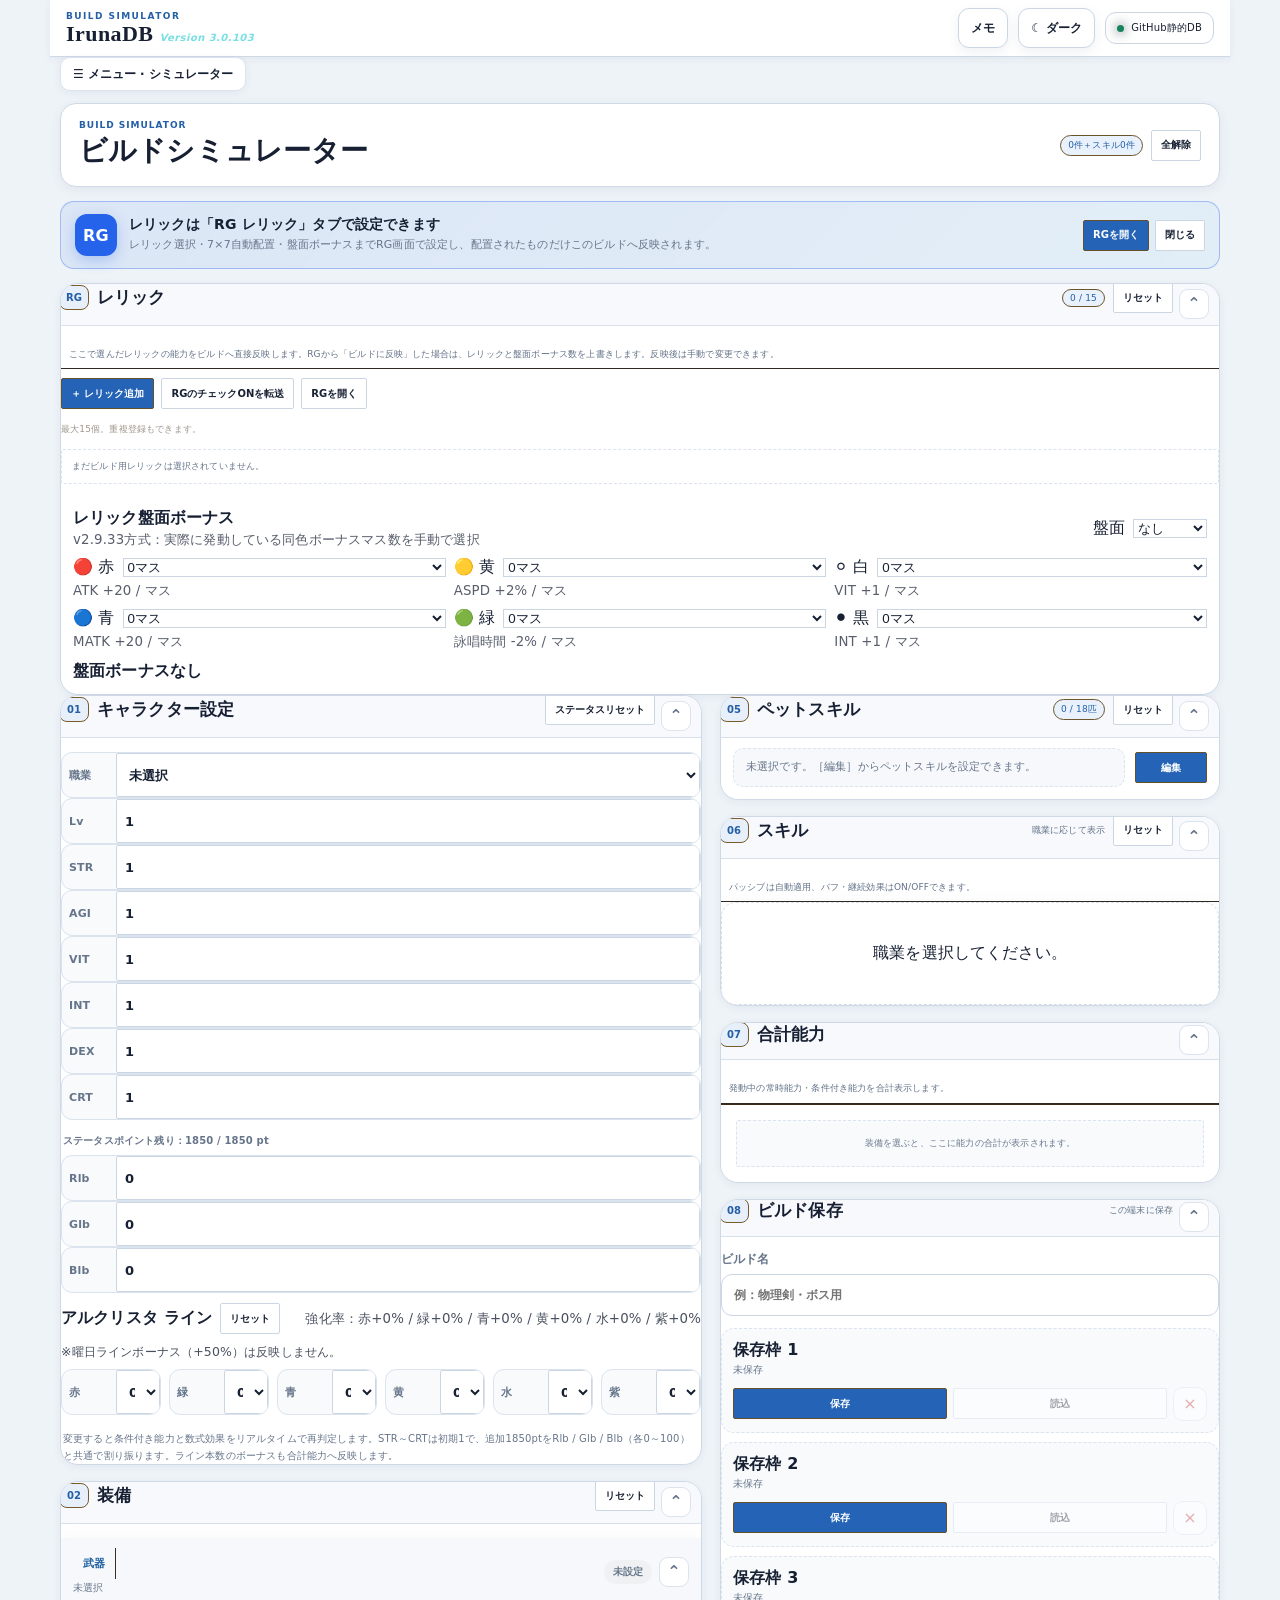
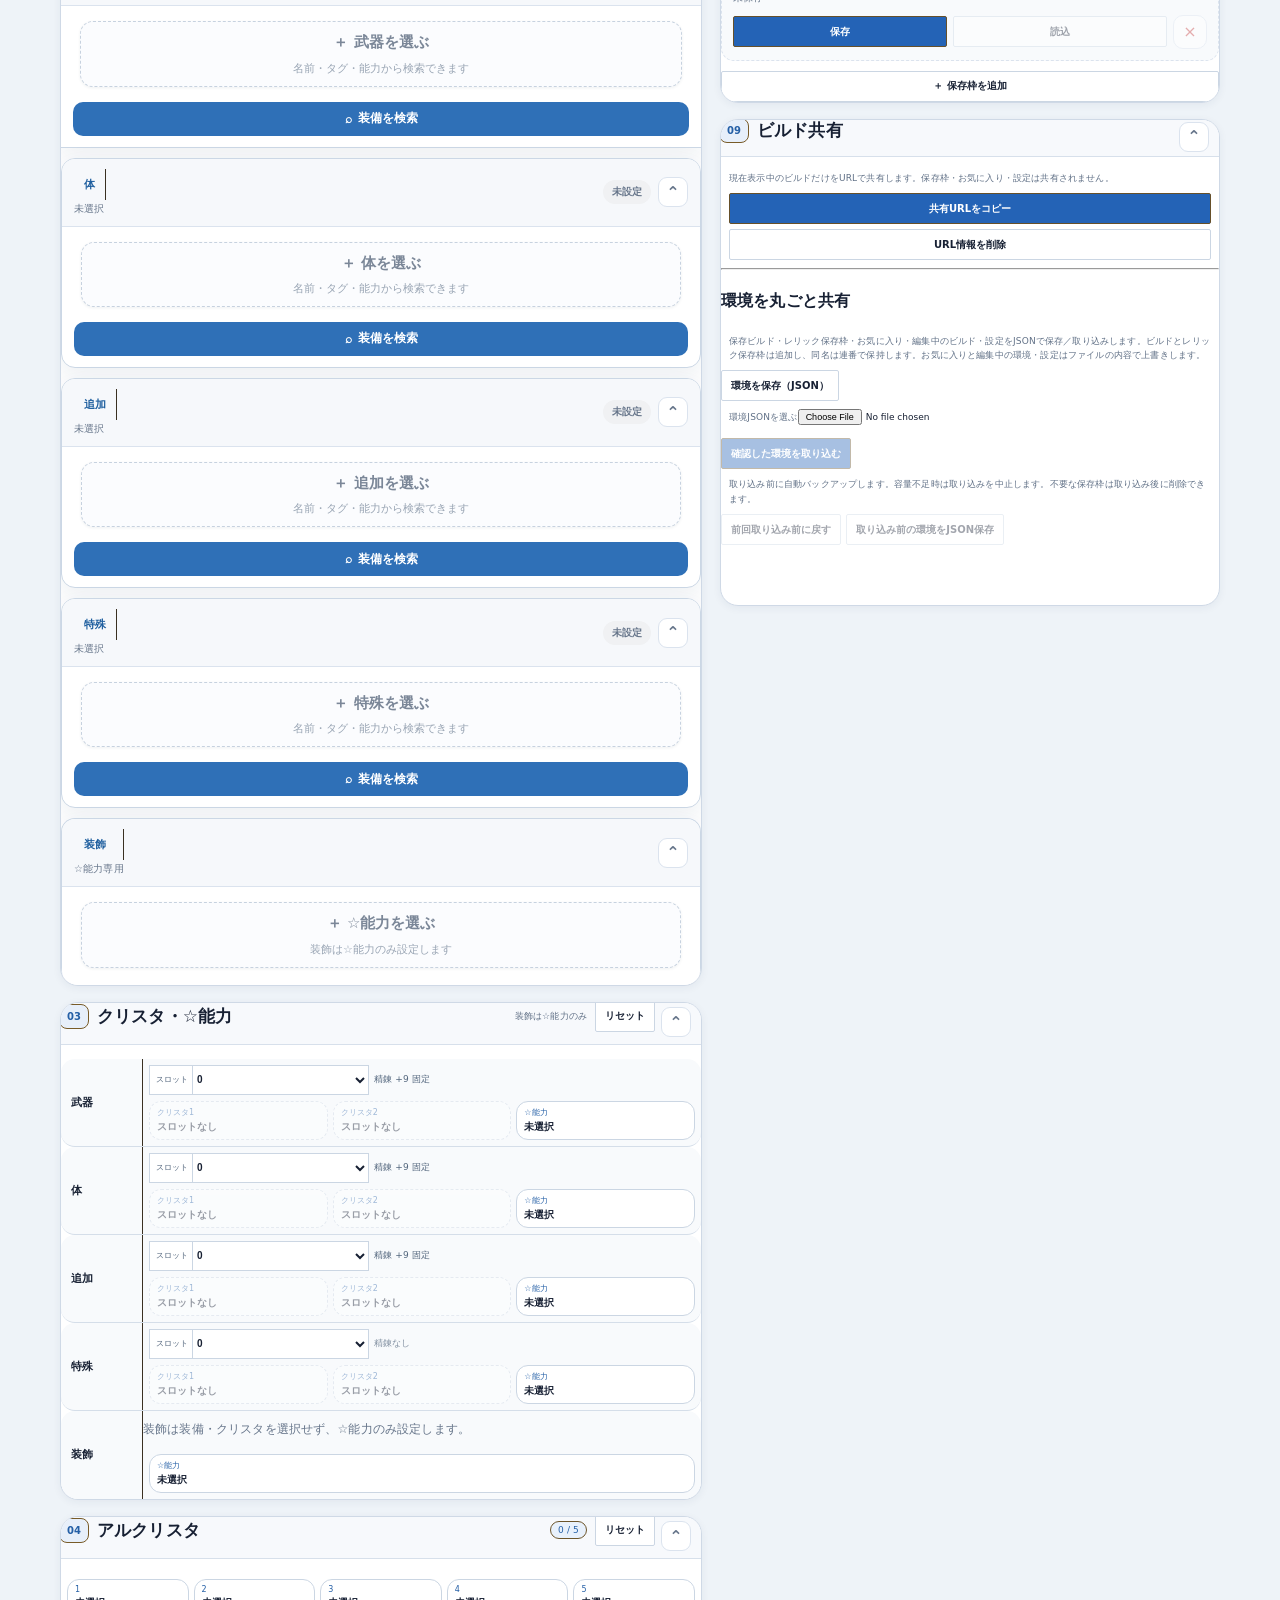
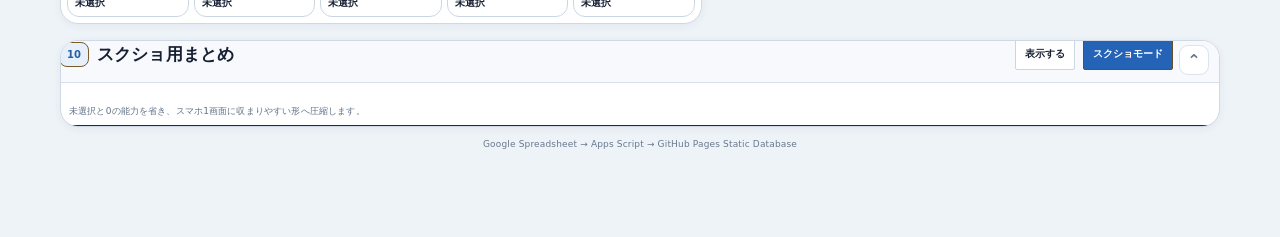
==== commit c7af7ce8: "data: add November 25 equipment, forging and weekly raid information" ====
--- a/index.html
+++ b/index.html
@@ -1168,7 +1168,7 @@
     </section>
   </div>
 
-  <script src="./js/config-v3.0.102.js?v=3.0.102"></script>
+  <script src="./js/config-v3.0.103.js?v=3.0.103"></script>
   <script src="./js/tasks-model.js?v=3.0.78"></script>
   <script src="./js/environment.js?v=3.0.97"></script>
   <script src="./js/item-memo.js?v=3.0.72"></script>
@@ -1201,13 +1201,15 @@
   <script src="./data/latest-items-v3.0.94.js?v=3.0.94"></script>
   <script src="./js/november-calculation.js?v=3.0.95"></script>
   <script src="./data/november-locations.js?v=3.0.102"></script>
+  <script src="./data/forge.js?v=3.0.91"></script>
+  <script src="./data/update-2026-11-25.js?v=3.0.103"></script>
   <script src="./js/wiki-data.js?v=3.0.88"></script>
   <script src="./js/location-elements.js?v=3.0.80"></script>
   <script src="./js/monster-attributes.js?v=3.0.80"></script>
   <script src="./js/monster-browser.js?v=3.0.80"></script>
   <script src="./js/location-browser.js?v=3.0.90"></script>
   <script src="./js/app-v3.0.55.js?v=3.0.97"></script>
-  <script src="./data/forge.js?v=3.0.91"></script>
+
   <script src="./js/catalog.js?v=3.0.99"></script>
   <script src="./js/navigation.js?v=3.0.72"></script>
   <script src="./js/environment-ui.js?v=3.0.72"></script>
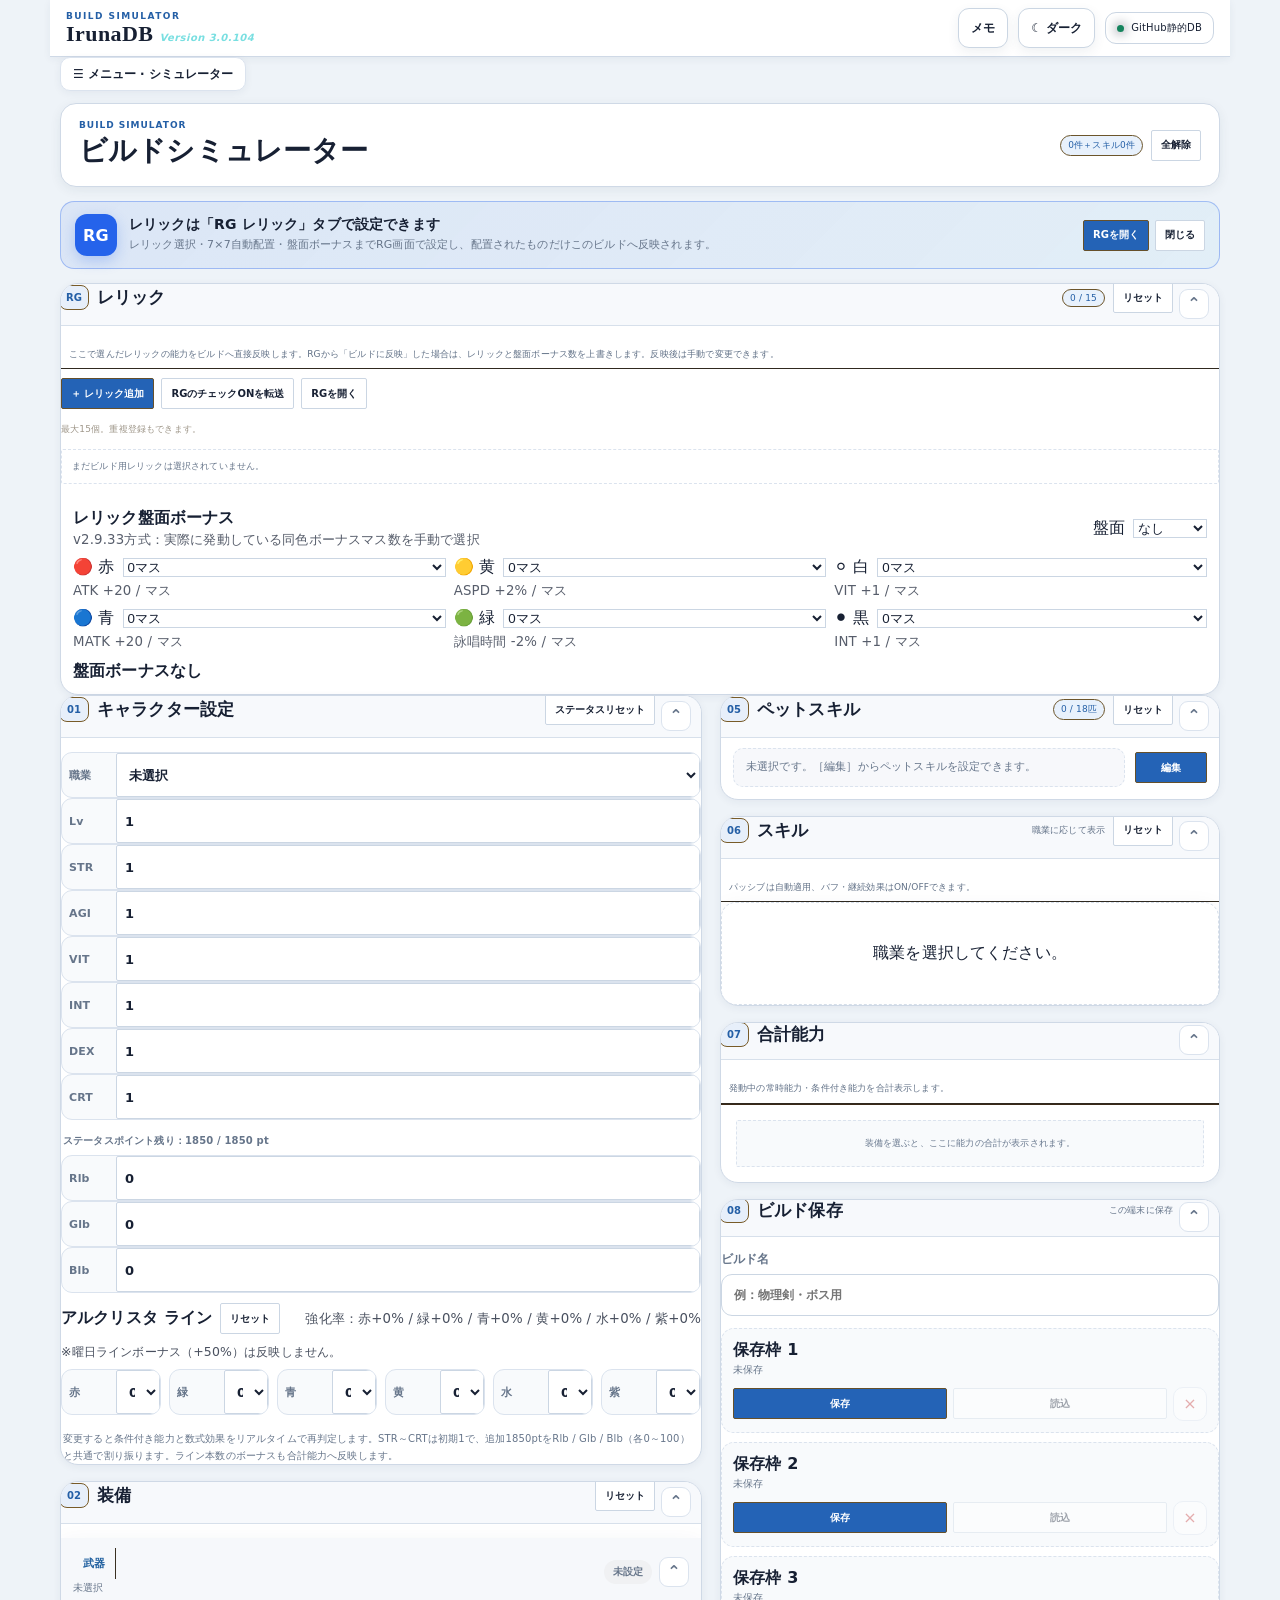
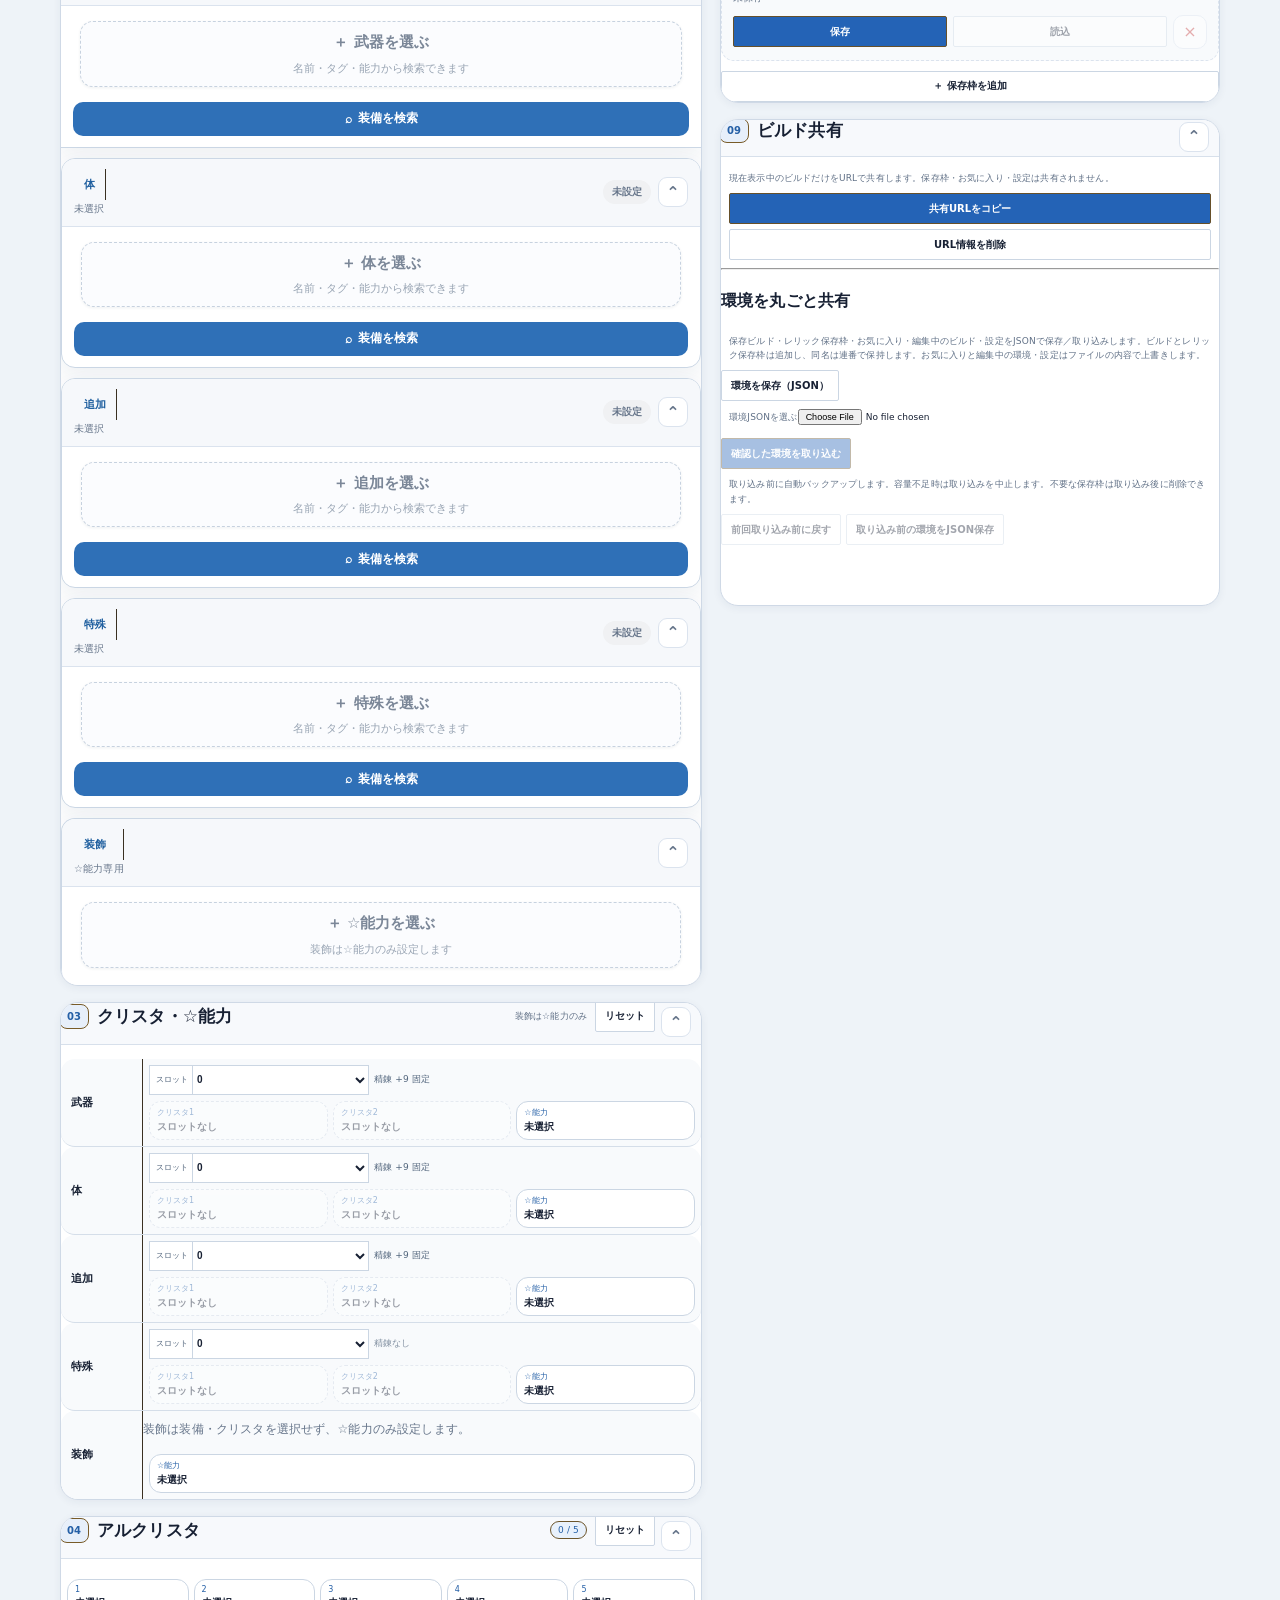
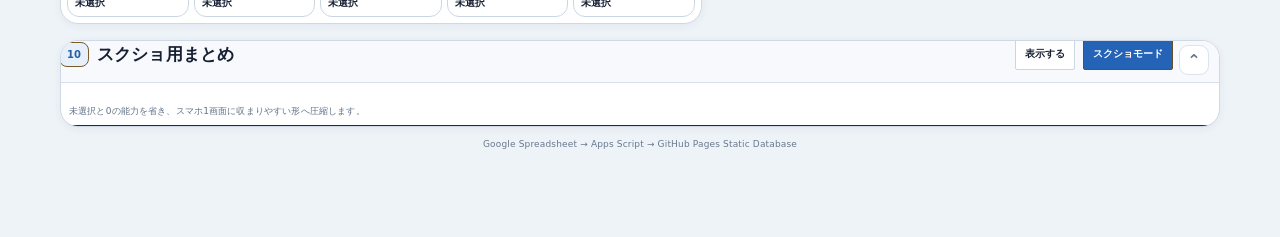
==== commit 9b08409c: "Release IrunaDB v3.0.104 and refresh cached public datasets" ====
--- a/index.html
+++ b/index.html
@@ -1168,7 +1168,7 @@
     </section>
   </div>
 
-  <script src="./js/config-v3.0.103.js?v=3.0.103"></script>
+  <script src="./js/config-v3.0.104.js?v=3.0.104"></script>
   <script src="./js/tasks-model.js?v=3.0.78"></script>
   <script src="./js/environment.js?v=3.0.97"></script>
   <script src="./js/item-memo.js?v=3.0.72"></script>
@@ -1200,9 +1200,9 @@
   <script src="./data/event-items-v3.0.88.js?v=3.0.88"></script>
   <script src="./data/latest-items-v3.0.94.js?v=3.0.94"></script>
   <script src="./js/november-calculation.js?v=3.0.95"></script>
-  <script src="./data/november-locations.js?v=3.0.102"></script>
+  <script src="./data/november-locations.js?v=3.0.104"></script>
   <script src="./data/forge.js?v=3.0.91"></script>
-  <script src="./data/update-2026-11-25.js?v=3.0.103"></script>
+  <script src="./data/update-2026-11-25.js?v=3.0.104"></script>
   <script src="./js/wiki-data.js?v=3.0.88"></script>
   <script src="./js/location-elements.js?v=3.0.80"></script>
   <script src="./js/monster-attributes.js?v=3.0.80"></script>
